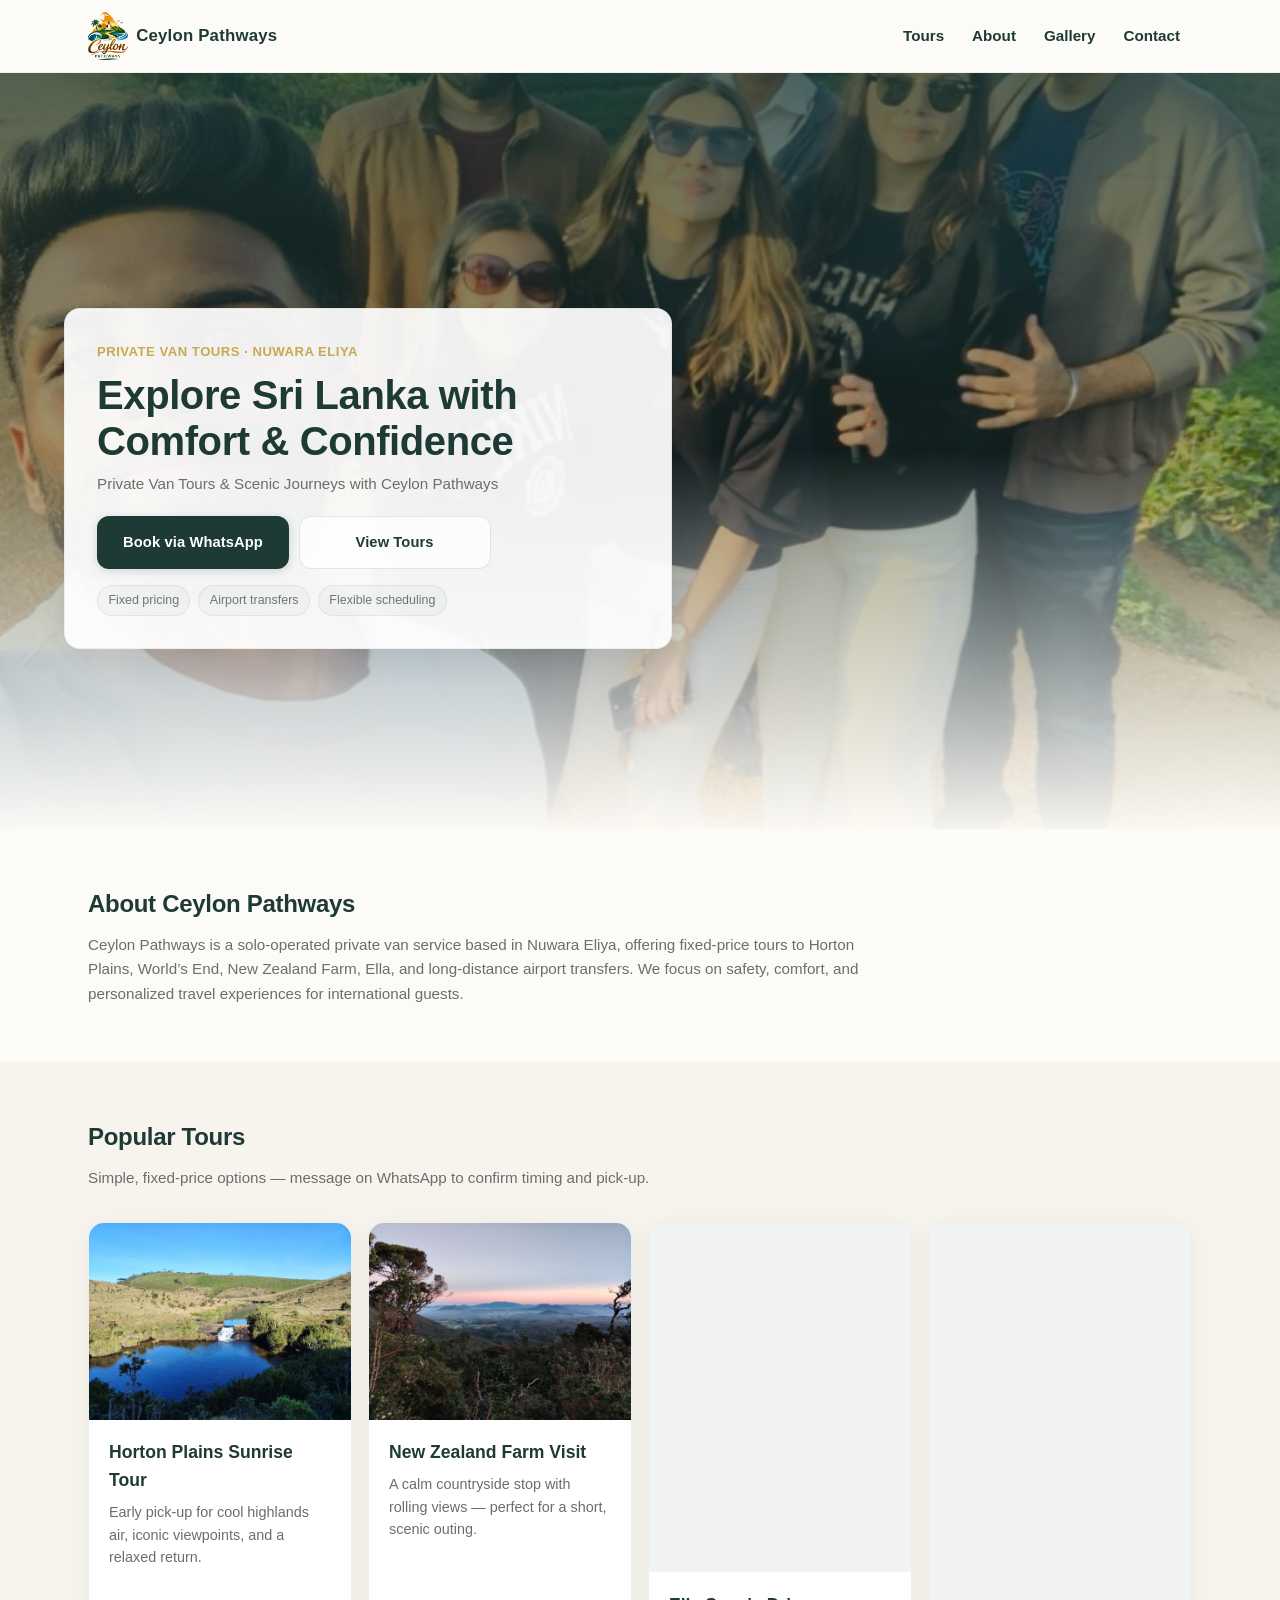
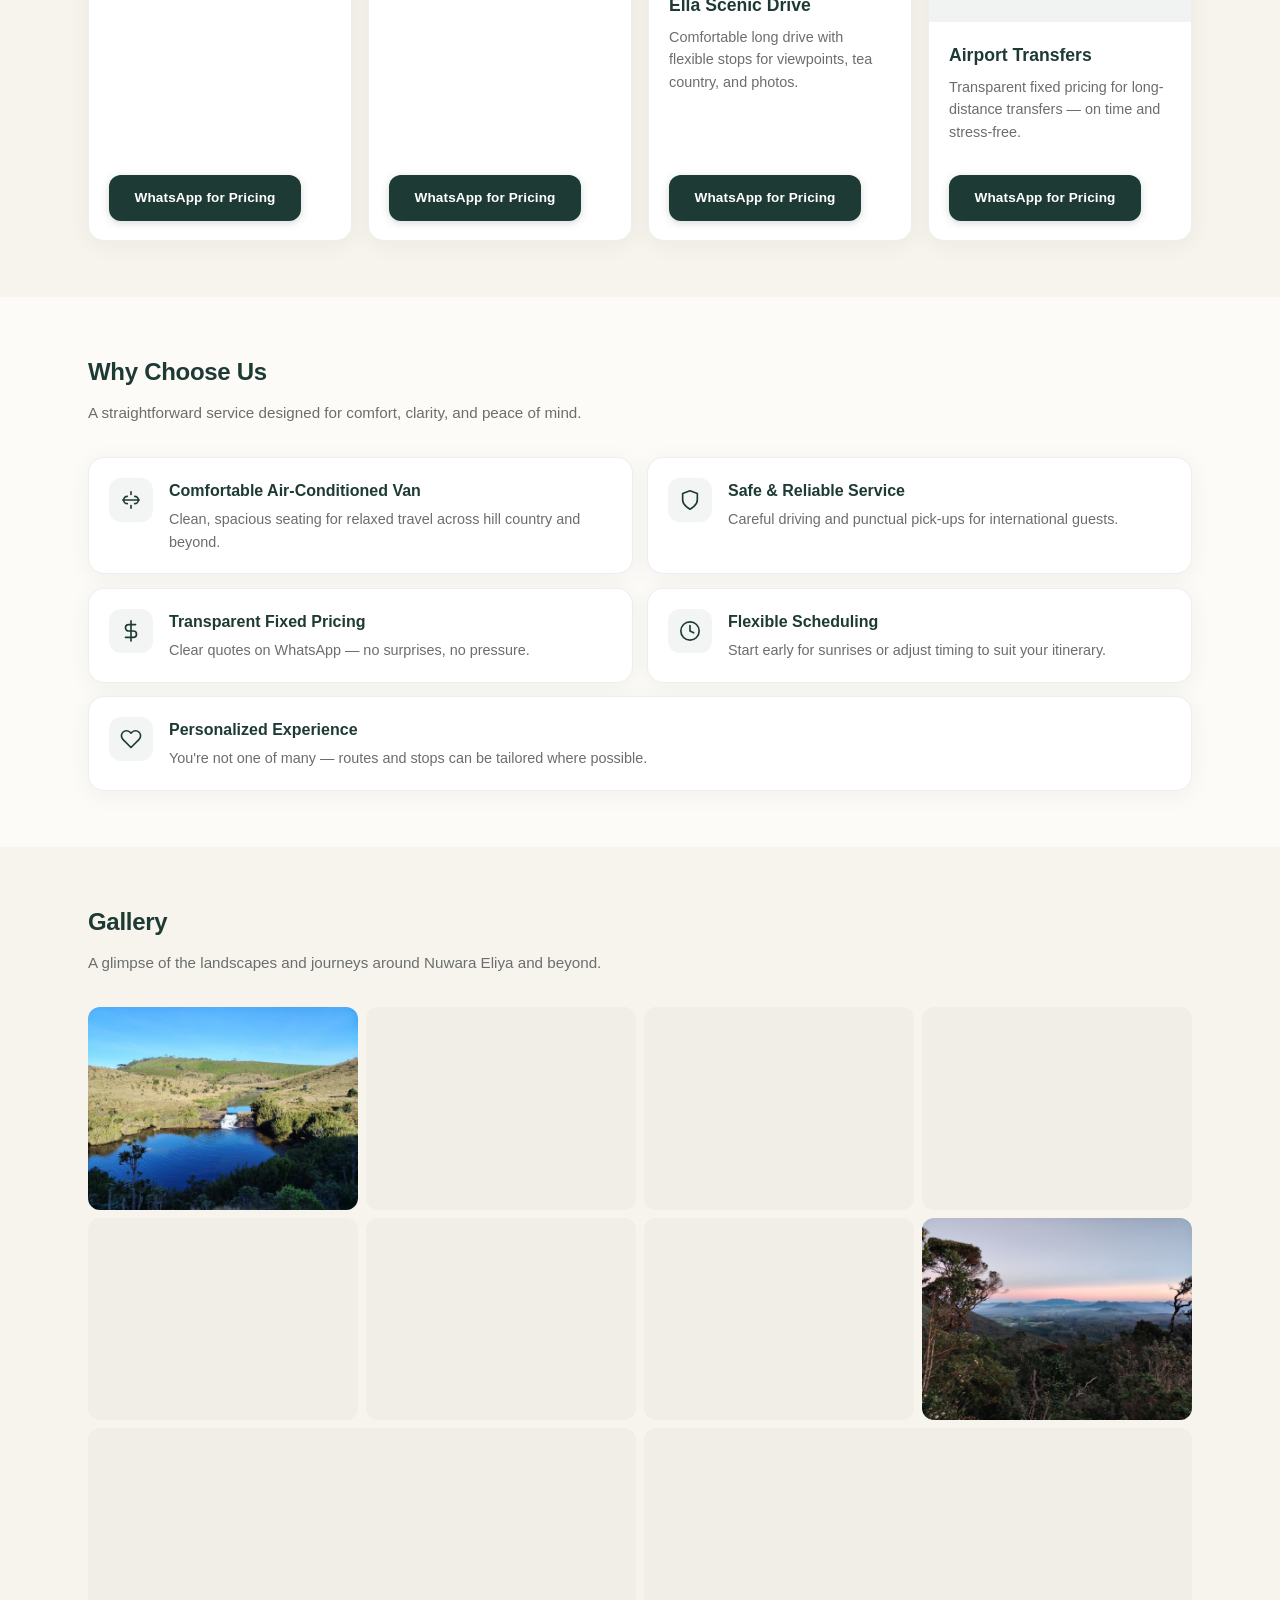
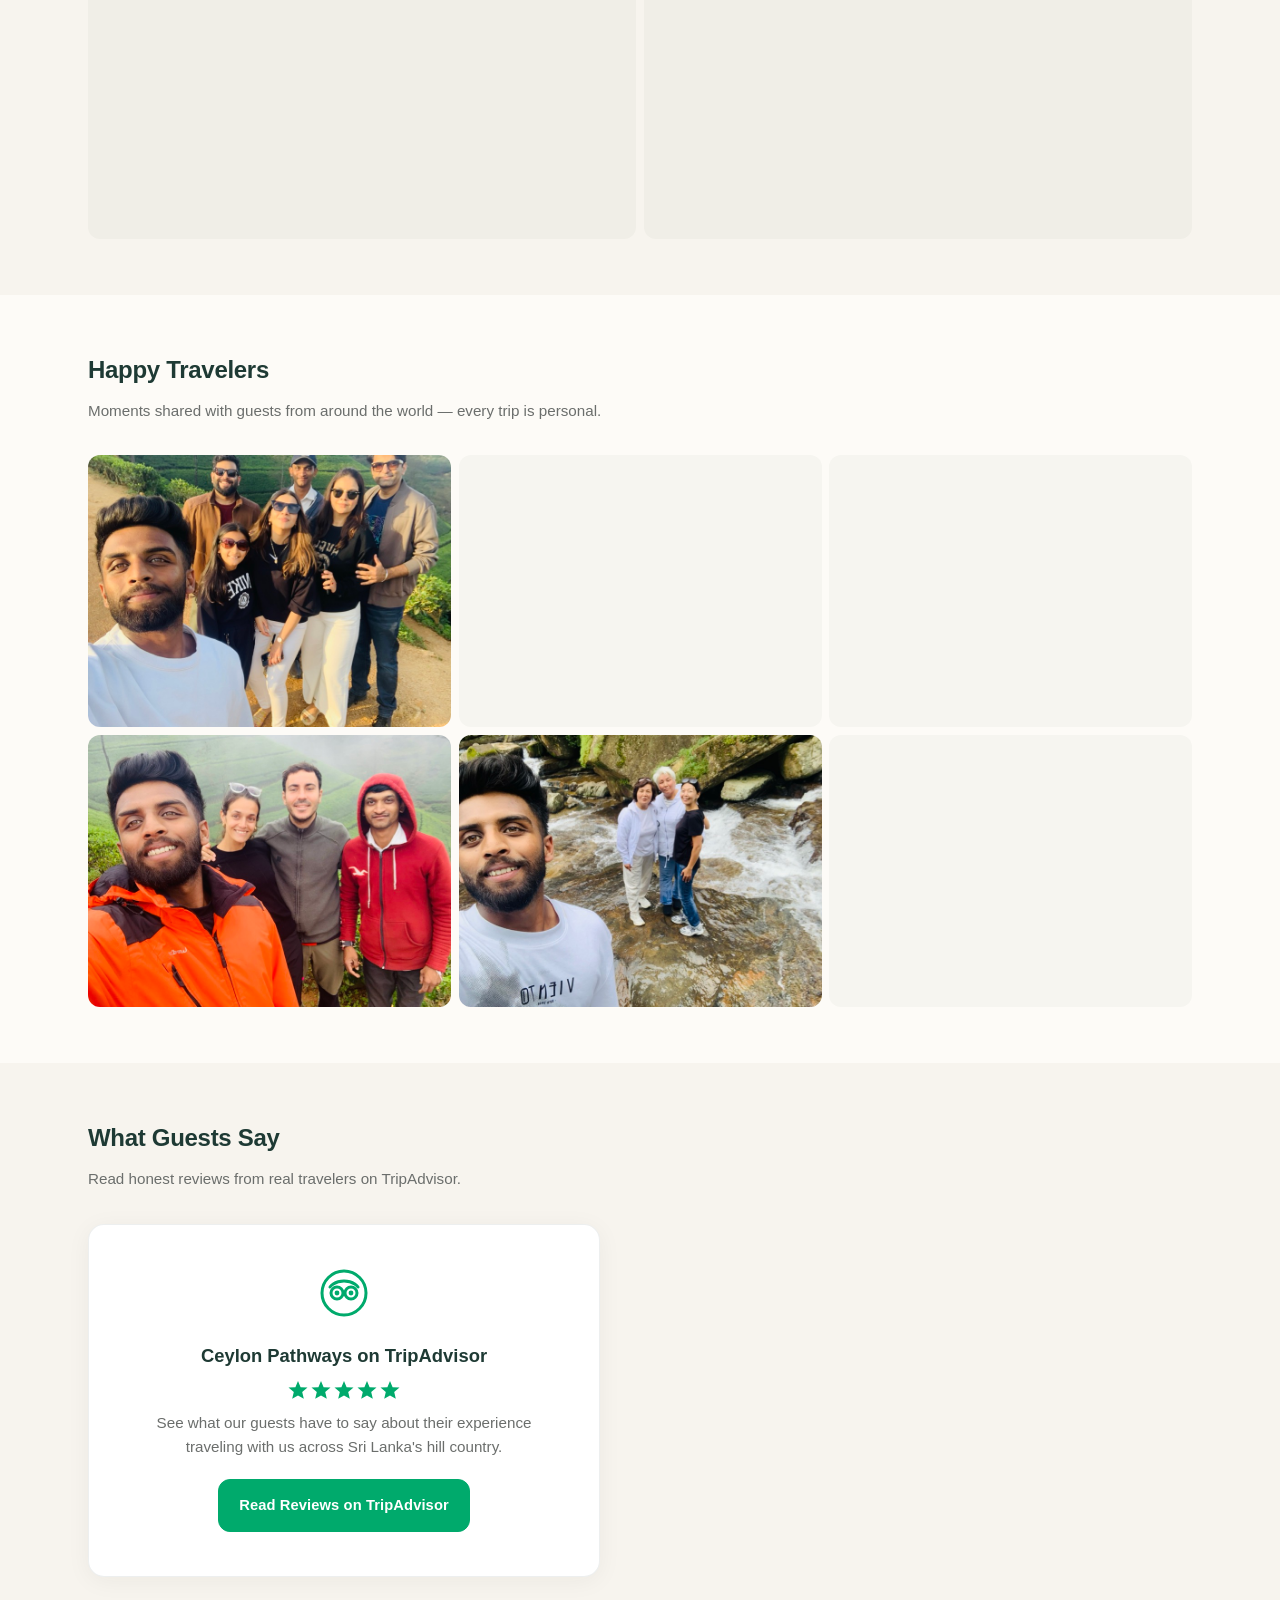
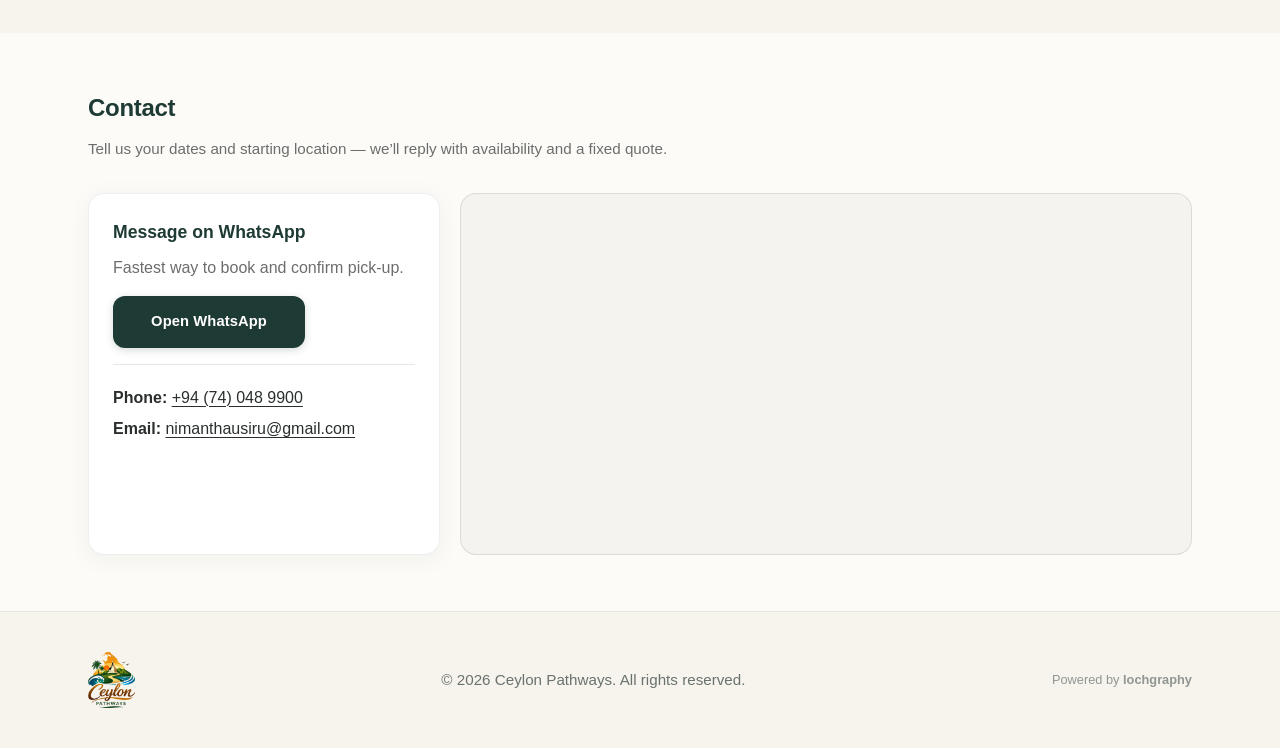
==== index.html @ 197751a9 "Initial commit - Ceylon Pathways website" ====
<!doctype html>
<html lang="en">
<head>
  <meta charset="utf-8" />
  <meta name="viewport" content="width=device-width, initial-scale=1" />
  <meta name="theme-color" content="#1E3A34" />

  <title>Ceylon Pathways | Private Van Tours in Nuwara Eliya, Sri Lanka</title>
  <meta name="description" content="Private van tours and fixed-price sightseeing experiences in Nuwara Eliya and across Sri Lanka. Safe, comfortable, and personalized travel with Ceylon Pathways." />

  <link rel="canonical" href="./" />

  <meta property="og:title" content="Ceylon Pathways | Private Van Tours in Nuwara Eliya, Sri Lanka" />
  <meta property="og:description" content="Private van tours and fixed-price sightseeing experiences in Nuwara Eliya and across Sri Lanka. Safe, comfortable, and personalized travel with Ceylon Pathways." />
  <meta property="og:type" content="website" />
  <meta property="og:url" content="./" />
  <meta property="og:image" content="assets/logo.png" />

  <meta name="twitter:card" content="summary_large_image" />
  <meta name="twitter:title" content="Ceylon Pathways | Private Van Tours in Nuwara Eliya, Sri Lanka" />
  <meta name="twitter:description" content="Private van tours and fixed-price sightseeing experiences in Nuwara Eliya and across Sri Lanka." />
  <meta name="twitter:image" content="assets/logo.png" />

  <link rel="icon" href="assets/logo.png" type="image/png" />
  <link rel="stylesheet" href="style.css" />

  <script type="application/ld+json">
  {
    "@context": "https://schema.org",
    "@type": "LocalBusiness",
    "name": "Ceylon Pathways",
    "description": "Private van tours and fixed-price sightseeing experiences in Nuwara Eliya and across Sri Lanka.",
    "areaServed": "Sri Lanka",
    "address": {
      "@type": "PostalAddress",
      "addressLocality": "Nuwara Eliya",
      "addressCountry": "LK"
    },
    "telephone": "+94 74 048 9900",
    "email": "nimanthausiru@gmail.com",
    "url": "./"
  }
  </script>
</head>

<body>
  <a class="skip-link" href="#main">Skip to content</a>

  <header class="site-header" data-elevate>
    <div class="container header__inner">
      <a class="brand" href="./" aria-label="Ceylon Pathways home">
        <img class="brand__logo" src="assets/logobgr.png" alt="Ceylon Pathways" width="140" height="140" />
        <span class="brand__text">Ceylon Pathways</span>
      </a>

      <button class="menu-toggle" aria-label="Toggle menu" aria-expanded="false" aria-controls="primary-nav">
        <span class="menu-toggle__bar"></span>
        <span class="menu-toggle__bar"></span>
        <span class="menu-toggle__bar"></span>
      </button>

      <nav class="nav" id="primary-nav" aria-label="Primary">
        <a class="nav__link" href="#tours">Tours</a>
        <a class="nav__link" href="#about">About</a>
        <a class="nav__link" href="#gallery">Gallery</a>
        <a class="nav__link" href="#contact">Contact</a>
      </nav>
    </div>
    <div class="nav-overlay" aria-hidden="true"></div>
  </header>

  <main id="main">
    <section class="hero" aria-label="Hero">
      <div class="hero__media" aria-hidden="true">
        <img class="hero__bg hero__slide is-active" src="assets/c1.jpg" alt="" width="800" height="600" decoding="async" fetchpriority="high" />
        <img class="hero__bg hero__slide" src="assets/c2.jpg" alt="" width="800" height="600" decoding="async" loading="lazy" />
        <img class="hero__bg hero__slide" src="assets/c3.jpg" alt="" width="800" height="600" decoding="async" loading="lazy" />
        <img class="hero__bg hero__slide" src="assets/c4.jpg" alt="" width="800" height="600" decoding="async" loading="lazy" />
        <img class="hero__bg hero__slide" src="assets/c5.jpg" alt="" width="800" height="600" decoding="async" loading="lazy" />
        <img class="hero__bg hero__slide" src="assets/c6.jpg" alt="" width="800" height="600" decoding="async" loading="lazy" />
        <div class="hero__overlay" aria-hidden="true"></div>
      </div>

      <div class="container hero__content">
        <div class="hero__card reveal">
          <p class="hero__eyebrow">Private Van Tours · Nuwara Eliya</p>
          <h1 class="hero__title">Explore Sri Lanka with Comfort &amp; Confidence</h1>
          <p class="hero__subtext">Private Van Tours &amp; Scenic Journeys with Ceylon Pathways</p>

          <div class="hero__actions">
            <a class="btn btn--primary" href="https://wa.me/94705036336" target="_blank" rel="noopener noreferrer">Book via WhatsApp</a>
            <a class="btn btn--ghost" href="#tours">View Tours</a>
          </div>

          <div class="trust-row" aria-label="Highlights">
            <span class="pill">Fixed pricing</span>
            <span class="pill">Airport transfers</span>
            <span class="pill">Flexible scheduling</span>
          </div>
        </div>
      </div>
    </section>

    <section class="section" id="about" aria-label="About">
      <div class="container">
        <header class="section__header reveal">
          <h2 class="section__title">About Ceylon Pathways</h2>
          <p class="section__lede">
            Ceylon Pathways is a solo-operated private van service based in Nuwara Eliya, offering fixed-price tours to Horton Plains, World’s End, New Zealand Farm, Ella, and long-distance airport transfers. We focus on safety, comfort, and personalized travel experiences for international guests.
          </p>
        </header>
      </div>
    </section>

    <section class="section section--alt" id="tours" aria-label="Popular tours">
      <div class="container">
        <header class="section__header reveal">
          <h2 class="section__title">Popular Tours</h2>
          <p class="section__lede">Simple, fixed-price options — message on WhatsApp to confirm timing and pick-up.</p>
        </header>

        <div class="cards" role="list">
          <article class="card reveal" role="listitem">
            <div class="card__media">
              <img src="assets/hortanplains.JPG" alt="Horton Plains misty highlands" width="1200" height="800" loading="lazy" decoding="async" />
            </div>
            <div class="card__body">
              <h3 class="card__title">Horton Plains Sunrise Tour</h3>
              <p class="card__text">Early pick-up for cool highlands air, iconic viewpoints, and a relaxed return.</p>
              <p> </p>
              <a class="btn btn--small btn--primary" href="https://wa.me/94705036336" target="_blank" rel="noopener noreferrer">WhatsApp for Pricing</a>
            </div>
          </article>

          <article class="card reveal" role="listitem">
            <div class="card__media">
              <img src="assets/mountainview.JPG" alt="Green hills and mountain views" width="1200" height="800" loading="lazy" decoding="async" />
            </div>
            <div class="card__body">
              <h3 class="card__title">New Zealand Farm Visit</h3>
              <p class="card__text">A calm countryside stop with rolling views — perfect for a short, scenic outing.</p>
              <p> </p>
              <a class="btn btn--small btn--primary" href="https://wa.me/94705036336" target="_blank" rel="noopener noreferrer">WhatsApp for Pricing</a>
            </div>
          </article>

          <article class="card reveal" role="listitem">
            <div class="card__media">
              <img src="assets/ninearchbridge.jpg" alt="Nine Arch Bridge in Ella" width="1200" height="800" loading="lazy" decoding="async" />
            </div>
            <div class="card__body">
              <h3 class="card__title">Ella Scenic Drive</h3>
              <p class="card__text">Comfortable long drive with flexible stops for viewpoints, tea country, and photos.</p>
              <p> </p>
              <a class="btn btn--small btn--primary" href="https://wa.me/94705036336" target="_blank" rel="noopener noreferrer">WhatsApp for Pricing</a>
            </div>
          </article>

          <article class="card reveal" role="listitem">
            <div class="card__media">
              <img src="assets/myvan.jpg" alt="Ceylon Pathways private van" width="1200" height="800" loading="lazy" decoding="async" />
            </div>
            <div class="card__body">
              <h3 class="card__title">Airport Transfers</h3>
              <p class="card__text">Transparent fixed pricing for long-distance transfers — on time and stress-free.</p>
              <p> </p>
              <a class="btn btn--small btn--primary" href="https://wa.me/94705036336" target="_blank" rel="noopener noreferrer">WhatsApp for Pricing</a>
            </div>
          </article>
        </div>
      </div>
    </section>

    <section class="section" id="why" aria-label="Why choose us">
      <div class="container">
        <header class="section__header reveal">
          <h2 class="section__title">Why Choose Us</h2>
          <p class="section__lede">A straightforward service designed for comfort, clarity, and peace of mind.</p>
        </header>

        <div class="features" role="list">
          <div class="feature reveal" role="listitem">
            <div class="feature__icon" aria-hidden="true">
              <svg viewBox="0 0 24 24"><path d="M8 16a4 4 0 0 1-4-4 4 4 0 0 1 4-4"/><path d="M16 8a4 4 0 0 1 4 4 4 4 0 0 1-4 4"/><line x1="3" y1="12" x2="21" y2="12"/><path d="M12 3v3"/><path d="M12 18v3"/></svg>
            </div>
            <div>
              <h3 class="feature__title">Comfortable Air-Conditioned Van</h3>
              <p class="feature__text">Clean, spacious seating for relaxed travel across hill country and beyond.</p>
            </div>
          </div>

          <div class="feature reveal" role="listitem">
            <div class="feature__icon" aria-hidden="true">
              <svg viewBox="0 0 24 24"><path d="M12 22s8-4 8-10V5l-8-3-8 3v7c0 6 8 10 8 10z"/></svg>
            </div>
            <div>
              <h3 class="feature__title">Safe &amp; Reliable Service</h3>
              <p class="feature__text">Careful driving and punctual pick-ups for international guests.</p>
            </div>
          </div>

          <div class="feature reveal" role="listitem">
            <div class="feature__icon" aria-hidden="true">
              <svg viewBox="0 0 24 24"><line x1="12" y1="1" x2="12" y2="23"/><path d="M17 5H9.5a3.5 3.5 0 0 0 0 7h5a3.5 3.5 0 0 1 0 7H6"/></svg>
            </div>
            <div>
              <h3 class="feature__title">Transparent Fixed Pricing</h3>
              <p class="feature__text">Clear quotes on WhatsApp — no surprises, no pressure.</p>
            </div>
          </div>

          <div class="feature reveal" role="listitem">
            <div class="feature__icon" aria-hidden="true">
              <svg viewBox="0 0 24 24"><circle cx="12" cy="12" r="10"/><polyline points="12 6 12 12 16 14"/></svg>
            </div>
            <div>
              <h3 class="feature__title">Flexible Scheduling</h3>
              <p class="feature__text">Start early for sunrises or adjust timing to suit your itinerary.</p>
            </div>
          </div>

          <div class="feature reveal" role="listitem">
            <div class="feature__icon" aria-hidden="true">
              <svg viewBox="0 0 24 24"><path d="M20.84 4.61a5.5 5.5 0 0 0-7.78 0L12 5.67l-1.06-1.06a5.5 5.5 0 0 0-7.78 7.78l1.06 1.06L12 21.23l7.78-7.78 1.06-1.06a5.5 5.5 0 0 0 0-7.78z"/></svg>
            </div>
            <div>
              <h3 class="feature__title">Personalized Experience</h3>
              <p class="feature__text">You're not one of many — routes and stops can be tailored where possible.</p>
            </div>
          </div>
        </div>
      </div>
    </section>

    <section class="section section--alt" id="gallery" aria-label="Gallery">
      <div class="container">
        <header class="section__header reveal">
          <h2 class="section__title">Gallery</h2>
          <p class="section__lede">A glimpse of the landscapes and journeys around Nuwara Eliya and beyond.</p>
        </header>

        <div class="grid reveal" aria-label="Image grid">
          <figure class="grid__item">
            <img src="assets/hortanplains.JPG" alt="Horton Plains National Park" width="1200" height="800" loading="lazy" decoding="async" />
          </figure>
          <figure class="grid__item">
            <img src="assets/hortonplains2.JPG" alt="Horton Plains trail" width="1200" height="800" loading="lazy" decoding="async" />
          </figure>
          <figure class="grid__item">
            <img src="assets/worlds%20end.JPG" alt="World's End viewpoint" width="1200" height="800" loading="lazy" decoding="async" />
          </figure>
          <figure class="grid__item">
            <img src="assets/ninearchbridge.jpg" alt="Nine Arch Bridge, Ella" width="1200" height="800" loading="lazy" decoding="async" />
          </figure>
          <figure class="grid__item">
            <img src="assets/teafactory.jpg" alt="Tea factory visit" width="1200" height="800" loading="lazy" decoding="async" />
          </figure>
          <figure class="grid__item">
            <img src="assets/waterfall.jpg" alt="Waterfall in hill country" width="1200" height="800" loading="lazy" decoding="async" />
          </figure>
          <figure class="grid__item">
            <img src="assets/waterfall2.jpg" alt="Scenic waterfall" width="1200" height="800" loading="lazy" decoding="async" />
          </figure>
          <figure class="grid__item">
            <img src="assets/mountainview.JPG" alt="Mountain panorama" width="1200" height="800" loading="lazy" decoding="async" />
          </figure>
          <figure class="grid__item">
            <img src="assets/sunset.JPG" alt="Sunset over Sri Lanka" width="1200" height="800" loading="lazy" decoding="async" />
          </figure>
          <figure class="grid__item">
            <img src="assets/myvan.jpg" alt="Ceylon Pathways private van" width="1200" height="800" loading="lazy" decoding="async" />
          </figure>
        </div>
      </div>
    </section>

    <section class="section" id="travelers" aria-label="Happy travelers">
      <div class="container">
        <header class="section__header reveal">
          <h2 class="section__title">Happy Travelers</h2>
          <p class="section__lede">Moments shared with guests from around the world — every trip is personal.</p>
        </header>

        <div class="travelers-grid" role="list">
          <figure class="travelers-grid__item reveal" role="listitem">
            <img src="assets/c1.jpg" alt="Tourist experience with Ceylon Pathways" width="800" height="600" loading="lazy" decoding="async" />
          </figure>
          <figure class="travelers-grid__item reveal" role="listitem">
            <img src="assets/c2.jpg" alt="Happy guests on a scenic tour" width="800" height="600" loading="lazy" decoding="async" />
          </figure>
          <figure class="travelers-grid__item reveal" role="listitem">
            <img src="assets/c3.jpg" alt="Travelers enjoying Sri Lanka" width="800" height="600" loading="lazy" decoding="async" />
          </figure>
          <figure class="travelers-grid__item reveal" role="listitem">
            <img src="assets/c4.jpg" alt="Guest photo from a Ceylon Pathways tour" width="800" height="600" loading="lazy" decoding="async" />
          </figure>
          <figure class="travelers-grid__item reveal" role="listitem">
            <img src="assets/c5.jpg" alt="Memorable moments with international guests" width="800" height="600" loading="lazy" decoding="async" />
          </figure>
          <figure class="travelers-grid__item reveal" role="listitem">
            <img src="assets/c6.jpg" alt="Guests on a private van tour" width="800" height="600" loading="lazy" decoding="async" />
          </figure>
        </div>
      </div>
    </section>

    <section class="section section--alt" id="reviews" aria-label="Reviews">
      <div class="container">
        <header class="section__header reveal">
          <h2 class="section__title">What Guests Say</h2>
          <p class="section__lede">Read honest reviews from real travelers on TripAdvisor.</p>
        </header>

        <div class="tripadvisor reveal">
          <div class="tripadvisor__card">
            <div class="tripadvisor__icon" aria-hidden="true">
              <svg viewBox="0 0 24 24" width="48" height="48">
                <circle cx="12" cy="12" r="11" fill="none" stroke="#00aa6c" stroke-width="1.5"/>
                <circle cx="8.5" cy="12" r="3" fill="none" stroke="#00aa6c" stroke-width="1.5"/>
                <circle cx="15.5" cy="12" r="3" fill="none" stroke="#00aa6c" stroke-width="1.5"/>
                <circle cx="8.5" cy="12" r="1.2" fill="#00aa6c"/>
                <circle cx="15.5" cy="12" r="1.2" fill="#00aa6c"/>
                <path d="M5 9c0 0 2-3 7-3s7 3 7 3" fill="none" stroke="#00aa6c" stroke-width="1.5" stroke-linecap="round"/>
              </svg>
            </div>
            <div class="tripadvisor__body">
              <h3 class="tripadvisor__title">Ceylon Pathways on TripAdvisor</h3>
              <div class="tripadvisor__stars" aria-label="5 star rating">
                <svg viewBox="0 0 20 20" width="20" height="20"><polygon points="10,1 12.6,7.2 19.5,7.6 14.2,12 15.8,18.8 10,15.4 4.2,18.8 5.8,12 0.5,7.6 7.4,7.2" fill="#00aa6c"/></svg>
                <svg viewBox="0 0 20 20" width="20" height="20"><polygon points="10,1 12.6,7.2 19.5,7.6 14.2,12 15.8,18.8 10,15.4 4.2,18.8 5.8,12 0.5,7.6 7.4,7.2" fill="#00aa6c"/></svg>
                <svg viewBox="0 0 20 20" width="20" height="20"><polygon points="10,1 12.6,7.2 19.5,7.6 14.2,12 15.8,18.8 10,15.4 4.2,18.8 5.8,12 0.5,7.6 7.4,7.2" fill="#00aa6c"/></svg>
                <svg viewBox="0 0 20 20" width="20" height="20"><polygon points="10,1 12.6,7.2 19.5,7.6 14.2,12 15.8,18.8 10,15.4 4.2,18.8 5.8,12 0.5,7.6 7.4,7.2" fill="#00aa6c"/></svg>
                <svg viewBox="0 0 20 20" width="20" height="20"><polygon points="10,1 12.6,7.2 19.5,7.6 14.2,12 15.8,18.8 10,15.4 4.2,18.8 5.8,12 0.5,7.6 7.4,7.2" fill="#00aa6c"/></svg>
              </div>
              <p class="tripadvisor__text">See what our guests have to say about their experience traveling with us across Sri Lanka's hill country.</p>
              <a class="btn btn--tripadvisor" href="https://www.tripadvisor.com/Attraction_Review-g608524-d34197130-Reviews-Ceylon_Pathways-Nuwara_Eliya_Central_Province.html" target="_blank" rel="noopener noreferrer">
                Read Reviews on TripAdvisor
              </a>
            </div>
          </div>
        </div>
      </div>
    </section>

    <section class="section" id="contact" aria-label="Contact">
      <div class="container">
        <header class="section__header reveal">
          <h2 class="section__title">Contact</h2>
          <p class="section__lede">Tell us your dates and starting location — we’ll reply with availability and a fixed quote.</p>
        </header>

        <div class="contact">
          <div class="contact__card reveal">
            <h3 class="contact__title">Message on WhatsApp</h3>
            <p class="contact__text">Fastest way to book and confirm pick-up.</p>
            <a class="btn btn--primary" href="https://wa.me/94705036336" target="_blank" rel="noopener noreferrer">Open WhatsApp</a>

            <div class="contact__details" aria-label="Contact details">
              <p><strong>Phone:</strong> <a href="tel:+94740489900">+94 (74) 048 9900</a></p>
              <p><strong>Email:</strong> <a href="mailto:nimanthausiru@gmail.com">nimanthausiru@gmail.com</a></p>
            </div>
          </div>

          <div class="contact__map reveal" aria-label="Map">
            <iframe
              title="Ceylon Pathways - Nuwara Eliya"
              loading="lazy"
              referrerpolicy="no-referrer-when-downgrade"
              width="600"
              height="450"
              style="border:0"
              allowfullscreen=""
              src="https://www.google.com/maps/embed?pb=!1m18!1m12!1m3!1d63371.81742753655!2d80.7234!3d6.9497!2m3!1f0!2f0!3f0!3m2!1i1024!2i768!4f13.1!3m3!1m2!1s0x3ae381b0bda1af67%3A0x39e18b51f44e3b0!2sNuwara%20Eliya!5e0!3m2!1sen!2slk!4v1700000000000">
            </iframe>
          </div>
        </div>
      </div>
    </section>
  </main>

  <footer class="footer">
    <div class="container footer__inner">
      <div class="footer__brand">
        <img class="footer__logo" src="assets/logobgr.png" alt="Ceylon Pathways" width="609" height="727" />
      </div>
      <p class="footer__fineprint">© <span id="year"></span> Ceylon Pathways. All rights reserved.</p>
      <p class="footer__credit">Powered by <strong>lochgraphy</strong></p>
    </div>
  </footer>

  <script src="script.js" defer></script>
</body>
</html>
---- style.css ----
/* Ceylon Pathways — mobile-first, lightweight, no framework */

:root {
  --bg: #FDFBF7;
  --surface: #FFFFFF;
  --surface-alt: #F7F4EE;
  --text: #2a2f2e;
  --muted: #6b6e6c;
  --border: rgba(30, 58, 52, 0.10);
  --shadow: 0 4px 24px rgba(40, 30, 10, 0.05);

  --green: #1E3A34;
  --gold: #C8A951;

  --radius: 16px;
  --radius-sm: 12px;

  --container: 72rem;
  --pad: 1.25rem;

  --focus: 0 0 0 3px rgba(200, 169, 81, 0.35);
}

* { box-sizing: border-box; }

html {
  scroll-behavior: smooth;
  scroll-padding-top: 4rem;
}

html, body {
  height: 100%;
}

body {
  margin: 0;
  padding: 0;
  max-width: 100%;
  overflow-x: hidden;
  background: var(--bg);
  color: var(--text);
  font-family: -apple-system, BlinkMacSystemFont, "Segoe UI", Roboto, sans-serif;
  line-height: 1.6;
  -webkit-font-smoothing: antialiased;
  text-rendering: optimizeLegibility;
}

a {
  color: inherit;
  text-decoration-thickness: 0.08em;
  text-underline-offset: 0.18em;
}

a:focus-visible,
button:focus-visible {
  outline: none;
  box-shadow: var(--focus);
  border-radius: 10px;
}

img {
  display: block;
  max-width: 100%;
  height: auto;
}

.container {
  width: 100%;
  max-width: var(--container);
  margin: 0 auto;
  padding: 0 var(--pad);
}

.skip-link {
  position: absolute;
  top: 0.5rem;
  left: 0.5rem;
  padding: 0.6rem 0.8rem;
  background: var(--surface);
  border: 1px solid var(--border);
  border-radius: 12px;
  box-shadow: var(--shadow);
  transform: translateY(-200%);
  transition: transform 0.2s ease;
  z-index: 1000;
}

.skip-link:focus {
  transform: translateY(0);
}

.site-header {
  position: sticky;
  top: 0;
  z-index: 50;
  background: rgba(253, 251, 247, 0.92);
  backdrop-filter: saturate(180%) blur(12px);
  border-bottom: 1px solid rgba(30, 58, 52, 0.06);
}

.header__inner {
  display: flex;
  align-items: center;
  justify-content: space-between;
  padding: 0.75rem var(--pad);
  gap: 0.5rem;
  min-height: 3.5rem;
}

.brand {
  display: inline-flex;
  align-items: center;
  gap: 0.5rem;
  text-decoration: none;
  flex-shrink: 0;
}

.brand__logo {
  height: 42px;
  width: auto;
  display: block;
  object-fit: contain;
}

.brand__text {
  font-weight: 700;
  font-size: 0.95rem;
  letter-spacing: 0.2px;
  color: var(--green);
  white-space: nowrap;
}

.menu-toggle {
  display: flex;
  flex-direction: column;
  align-items: center;
  justify-content: center;
  gap: 5px;
  width: 40px;
  height: 40px;
  padding: 0;
  border: none;
  border-radius: 10px;
  background: transparent;
  cursor: pointer;
  -webkit-tap-highlight-color: transparent;
}

.menu-toggle__bar {
  display: block;
  width: 22px;
  height: 2px;
  background: var(--green);
  border-radius: 2px;
  transition: transform 0.3s ease, opacity 0.2s ease;
  transform-origin: center;
}

.menu-toggle.is-active .menu-toggle__bar:nth-child(1) {
  transform: translateY(7px) rotate(45deg);
}

.menu-toggle.is-active .menu-toggle__bar:nth-child(2) {
  opacity: 0;
}

.menu-toggle.is-active .menu-toggle__bar:nth-child(3) {
  transform: translateY(-7px) rotate(-45deg);
}

.nav {
  position: fixed;
  top: 3.5rem;
  left: 0;
  right: 0;
  background: rgba(253, 251, 247, 0.98);
  backdrop-filter: saturate(180%) blur(14px);
  border-bottom: 1px solid rgba(30, 58, 52, 0.08);
  display: flex;
  flex-direction: column;
  align-items: stretch;
  padding: 0.5rem 1rem 1rem;
  gap: 0.25rem;
  z-index: 49;
  transform: translateY(-120%);
  opacity: 0;
  pointer-events: none;
  transition: transform 0.3s ease, opacity 0.25s ease;
}

.nav.is-open {
  transform: translateY(0);
  opacity: 1;
  pointer-events: auto;
}

.nav__link {
  font-size: 1rem;
  font-weight: 600;
  color: var(--green);
  text-decoration: none;
  padding: 0.75rem 0.85rem;
  border-radius: 12px;
  transition: background 0.2s ease;
}

.nav__link:hover,
.nav__link:active {
  background: rgba(30, 58, 52, 0.05);
}

.nav-overlay {
  display: none;
  position: fixed;
  inset: 0;
  z-index: 48;
  background: rgba(0, 0, 0, 0.15);
}

.nav-overlay.is-visible {
  display: block;
}

.hero {
  position: relative;
  min-height: 80vh;
  display: flex;
  align-items: stretch;
}

.hero__media {
  position: absolute;
  inset: 0;
  overflow: hidden;
}

.hero__bg {
  width: 100%;
  height: 100%;
  object-fit: cover;
  transform: scale(1.05);
}

.hero__slide {
  position: absolute;
  inset: 0;
  opacity: 0;
  transition: opacity 1.2s ease-in-out;
}

.hero__slide.is-active {
  opacity: 1;
}

.hero__slide::after {
  content: '';
  position: absolute;
  inset: 0;
  background: linear-gradient(
    to bottom,
    transparent 0%,
    transparent 45%,
    rgba(253, 251, 247, 0.2) 60%,
    rgba(253, 251, 247, 0.5) 75%,
    rgba(253, 251, 247, 0.8) 90%,
    rgba(253, 251, 247, 1) 100%
  );
  pointer-events: none;
}

.hero__overlay {
  position: absolute;
  inset: 0;
  background:
    linear-gradient(180deg, rgba(30, 58, 52, 0.72) 0%, rgba(30, 58, 52, 0.40) 50%, rgba(253, 251, 247, 0.96) 100%);
}

.hero__content {
  position: relative;
  width: 100%;
  display: flex;
  align-items: flex-end;
  padding: 5rem var(--pad) 2.5rem;
}

.hero__card {
  width: 100%;
  max-width: 38rem;
  background: rgba(255, 255, 255, 0.93);
  border: 1px solid rgba(30, 58, 52, 0.06);
  border-radius: var(--radius);
  box-shadow: 0 8px 32px rgba(40, 30, 10, 0.08);
  padding: 1.5rem;
}

.hero__card.is-visible .hero__eyebrow,
.hero__card.is-visible .hero__title,
.hero__card.is-visible .hero__subtext,
.hero__card.is-visible .hero__actions,
.hero__card.is-visible .trust-row {
  opacity: 1;
  transform: translateY(0);
}

.hero__card .hero__eyebrow,
.hero__card .hero__title,
.hero__card .hero__subtext,
.hero__card .hero__actions,
.hero__card .trust-row {
  opacity: 0;
  transform: translateY(10px);
  transition: opacity 0.5s ease-out, transform 0.5s ease-out;
}

.hero__card .hero__eyebrow  { transition-delay: 0.05s; }
.hero__card .hero__title    { transition-delay: 0.15s; }
.hero__card .hero__subtext   { transition-delay: 0.25s; }
.hero__card .hero__actions   { transition-delay: 0.35s; }
.hero__card .trust-row       { transition-delay: 0.45s; }

.hero__eyebrow {
  margin: 0 0 0.6rem;
  font-size: 0.82rem;
  font-weight: 600;
  letter-spacing: 0.5px;
  text-transform: uppercase;
  color: var(--gold);
}

.hero__title {
  margin: 0;
  font-size: clamp(1.55rem, 5.5vw, 2.5rem);
  line-height: 1.15;
  letter-spacing: -0.4px;
  color: var(--green);
}

.hero__subtext {
  margin: 0.6rem 0 1.25rem;
  color: var(--muted);
  font-size: 0.95rem;
  line-height: 1.5;
}

.hero__actions {
  display: flex;
  flex-direction: column;
  gap: 0.6rem;
}

.btn {
  display: inline-flex;
  align-items: center;
  justify-content: center;
  width: 100%;
  padding: 0.85rem 1.25rem;
  border-radius: 12px;
  border: 1px solid transparent;
  text-decoration: none;
  font-weight: 600;
  font-size: 0.92rem;
  letter-spacing: 0.1px;
  transition: transform 0.2s ease, background-color 0.2s ease, border-color 0.2s ease, box-shadow 0.2s ease;
  cursor: pointer;
}

.btn--primary {
  background: var(--green);
  color: #ffffff;
  box-shadow: 0 2px 8px rgba(30, 58, 52, 0.18);
}

.btn--ghost {
  background: rgba(255, 255, 255, 0.75);
  border-color: rgba(30, 58, 52, 0.12);
  color: var(--green);
}

.btn--small {
  padding: 0.7rem 1rem;
  font-size: 0.85rem;
}

@media (hover: hover) and (pointer: fine) {
  .btn:hover {
    transform: translateY(-1px);
  }

  .btn--primary:hover {
    background: #18312c;
    box-shadow: 0 4px 12px rgba(30, 58, 52, 0.25);
  }

  .btn--ghost:hover {
    background: rgba(255, 255, 255, 0.95);
    border-color: rgba(30, 58, 52, 0.22);
  }
}

.trust-row {
  display: flex;
  flex-wrap: wrap;
  gap: 0.5rem;
  margin-top: 1rem;
}

.pill {
  display: inline-flex;
  align-items: center;
  padding: 0.3rem 0.65rem;
  border-radius: 999px;
  border: 1px solid rgba(30, 58, 52, 0.08);
  background: rgba(30, 58, 52, 0.03);
  color: rgba(30, 58, 52, 0.65);
  font-size: 0.78rem;
  font-weight: 500;
}

.section {
  padding: 3.5rem 0;
}

.section--alt {
  background: var(--surface-alt);
}

.section__header {
  max-width: 50rem;
}

.section__title {
  margin: 0;
  font-size: 1.5rem;
  letter-spacing: -0.3px;
  color: var(--green);
  font-weight: 700;
}

.section__lede {
  margin: 0.6rem 0 0;
  color: var(--muted);
  font-size: 0.95rem;
  line-height: 1.6;
}

.cards {
  margin-top: 2rem;
  display: flex;
  flex-direction: column;
  gap: 1.25rem;
}

.card {
  display: flex;
  flex-direction: column;
  border-radius: var(--radius);
  border: 1px solid rgba(30, 58, 52, 0.08);
  background: var(--surface);
  box-shadow: var(--shadow);
  overflow: hidden;
  transition: box-shadow 0.25s ease;
}

.card__media {
  width: 100%;
  aspect-ratio: 3 / 2;
  background: rgba(30, 58, 52, 0.06);
}

.card__media img {
  width: 100%;
  height: 100%;
  object-fit: cover;
  transition: transform 0.4s ease;
}

.card:hover .card__media img {
  transform: scale(1.03);
}

.card__body {
  padding: 1.15rem 1.25rem;
  display: flex;
  flex-direction: column;
  flex: 1;
}

.card__title {
  margin: 0;
  color: var(--green);
  font-size: 1.1rem;
}

.card__text {
  margin: 0.45rem 0 0;
  color: var(--muted);
  font-size: 0.9rem;
  line-height: 1.55;
  flex: 1;
}

.card__body .btn {
  margin-top: auto;
  align-self: flex-start;
}

.features {
  margin-top: 2rem;
  display: flex;
  flex-direction: column;
  gap: 0.85rem;
}

.feature {
  display: flex;
  align-items: flex-start;
  gap: 1rem;
  padding: 1.25rem;
  border: 1px solid rgba(30, 58, 52, 0.08);
  border-radius: var(--radius);
  background: var(--surface);
  box-shadow: var(--shadow);
}

.feature__icon {
  flex: 0 0 auto;
  width: 44px;
  height: 44px;
  border-radius: 12px;
  background: rgba(30, 58, 52, 0.05);
  display: grid;
  place-items: center;
}

.feature__icon svg {
  width: 22px;
  height: 22px;
  stroke: var(--green);
  stroke-width: 1.8;
  fill: none;
  stroke-linecap: round;
  stroke-linejoin: round;
}

.icon {
  font-weight: 800;
  color: var(--green);
  font-size: 0.95rem;
  display: none;
}

.feature__title {
  margin: 0;
  font-size: 1rem;
  color: var(--green);
}

.feature__text {
  margin: 0.3rem 0 0;
  color: var(--muted);
  font-size: 0.9rem;
  line-height: 1.55;
}

.grid {
  margin-top: 2rem;
  display: flex;
  flex-wrap: wrap;
  gap: 0.5rem;
}

.grid__item {
  margin: 0;
  flex: 1 1 calc(50% - 0.5rem);
  border-radius: var(--radius-sm);
  overflow: hidden;
  background: rgba(30, 58, 52, 0.03);
  aspect-ratio: 4 / 3;
}

.grid__item img {
  width: 100%;
  height: 100%;
  object-fit: cover;
  transition: transform 0.4s ease;
}

.grid__item:hover img {
  transform: scale(1.04);
}

.muted {
  margin: 1rem 0 0;
  color: rgba(90, 100, 97, 0.92);
  font-size: 0.95rem;
}

.travelers-grid {
  margin-top: 2rem;
  display: flex;
  flex-wrap: wrap;
  gap: 0.5rem;
}

.travelers-grid__item {
  margin: 0;
  flex: 1 1 calc(50% - 0.5rem);
  border-radius: var(--radius-sm);
  overflow: hidden;
  background: rgba(30, 58, 52, 0.03);
  aspect-ratio: 4 / 3;
}

.travelers-grid__item img {
  width: 100%;
  height: 100%;
  object-fit: cover;
  transition: transform 0.4s ease;
}

.travelers-grid__item:hover img {
  transform: scale(1.04);
}

.tripadvisor {
  margin-top: 2rem;
}

.tripadvisor__card {
  display: flex;
  flex-direction: column;
  align-items: center;
  text-align: center;
  padding: 2.25rem 1.5rem;
  border-radius: var(--radius);
  border: 1px solid rgba(30, 58, 52, 0.08);
  background: var(--surface);
  box-shadow: var(--shadow);
  max-width: 32rem;
}

.tripadvisor__icon {
  margin-bottom: 1rem;
}

.tripadvisor__title {
  margin: 0;
  font-size: 1.15rem;
  color: var(--green);
}

.tripadvisor__stars {
  display: flex;
  gap: 0.2rem;
  margin: 0.65rem 0;
  justify-content: center;
}

.tripadvisor__text {
  margin: 0 0 1.25rem;
  color: var(--muted);
  font-size: 0.95rem;
}

.btn--tripadvisor {
  background: #00aa6c;
  color: #ffffff;
  border-color: #00aa6c;
}

@media (hover: hover) and (pointer: fine) {
  .btn--tripadvisor:hover {
    background: #009960;
  }
}

.contact {
  margin-top: 2rem;
  display: flex;
  flex-direction: column;
  gap: 1.25rem;
}

.contact__card {
  border-radius: var(--radius);
  border: 1px solid rgba(30, 58, 52, 0.08);
  background: var(--surface);
  box-shadow: var(--shadow);
  padding: 1.5rem;
}

.contact__title {
  margin: 0;
  font-size: 1.1rem;
  color: var(--green);
}

.contact__text {
  margin: 0.55rem 0 0.95rem;
  color: var(--muted);
}

.contact__details {
  margin-top: 1rem;
  padding-top: 0.85rem;
  border-top: 1px solid rgba(30, 58, 52, 0.12);
}

.contact__details p {
  margin: 0.35rem 0;
}

.contact__map {
  border-radius: var(--radius);
  overflow: hidden;
  border: 1px solid rgba(30, 58, 52, 0.12);
  background: rgba(30, 58, 52, 0.04);
}

.contact__map iframe {
  width: 100%;
  height: 320px;
  display: block;
}

.footer {
  padding: 2.5rem 0;
  border-top: 1px solid rgba(30, 58, 52, 0.08);
  background: var(--surface-alt);
}

.footer__inner {
  display: flex;
  flex-direction: column;
  gap: 0.5rem;
  align-items: center;
  text-align: center;
}

.footer__brand {
  margin: 0;
}

.footer__logo {
  height: 56px;
  width: auto;
  display: block;
  object-fit: contain;
}

.footer__fineprint {
  margin: 0;
  color: rgba(90, 100, 97, 0.9);
  font-size: 0.95rem;
}

.footer__credit {
  margin: 0;
  color: rgba(90, 100, 97, 0.65);
  font-size: 0.8rem;
}

/* Scroll reveal (IntersectionObserver toggles .is-visible) */
.reveal {
  opacity: 0;
  transform: translateY(12px);
  transition: opacity 0.5s ease-out, transform 0.5s ease-out;
  will-change: opacity, transform;
}

.reveal.is-visible {
  opacity: 1;
  transform: translateY(0);
}

@media (prefers-reduced-motion: reduce) {
  html { scroll-behavior: auto; }

  .reveal {
    opacity: 1;
    transform: none;
    transition: none;
  }

  .hero__card .hero__eyebrow,
  .hero__card .hero__title,
  .hero__card .hero__subtext,
  .hero__card .hero__actions,
  .hero__card .trust-row {
    opacity: 1;
    transform: none;
    transition: none;
  }

  .btn {
    transition: none;
  }
}

/* Tablet */
@media (min-width: 768px) {
  :root { --pad: 1.5rem; }

  .menu-toggle { display: none; }
  .nav-overlay { display: none !important; }

  .nav {
    position: static;
    flex-direction: row;
    align-items: center;
    padding: 0;
    gap: 0.25rem;
    background: transparent;
    backdrop-filter: none;
    border-bottom: none;
    transform: none;
    opacity: 1;
    pointer-events: auto;
    transition: none;
  }

  .nav__link {
    font-size: 0.95rem;
    font-weight: 600;
    padding: 0.5rem 0.75rem;
  }

  .brand__logo {
    height: 48px;
  }

  .brand__text {
    font-size: 1.05rem;
  }

  .hero__content {
    padding: 7rem 0 3.5rem;
    align-items: center;
  }

  .hero__actions {
    flex-direction: row;
  }

  .btn {
    width: auto;
    min-width: 12rem;
  }

  .cards {
    display: flex;
    flex-direction: row;
    flex-wrap: wrap;
    gap: 1rem;
  }

  .card {
    flex: 1 1 calc(50% - 1rem);
  }

  .grid__item {
    flex: 1 1 calc(33.333% - 0.5rem);
  }

  .travelers-grid__item {
    flex: 1 1 calc(33.333% - 0.5rem);
  }

  .tripadvisor__card {
    padding: 2.75rem 2.5rem;
  }

  .contact__map iframe {
    height: 360px;
  }

  .footer__inner {
    flex-direction: row;
    justify-content: space-between;
    align-items: center;
    text-align: left;
  }
}

/* Desktop */
@media (min-width: 1024px) {
  .hero {
    min-height: 84vh;
  }

  .hero__card {
    padding: 2rem;
  }

  .card {
    flex: 1 1 calc(25% - 1rem);
  }

  .features {
    display: flex;
    flex-direction: row;
    flex-wrap: wrap;
  }

  .feature {
    flex: 1 1 calc(50% - 0.75rem);
  }

  .grid__item {
    flex: 1 1 calc(25% - 0.5rem);
  }

  .travelers-grid__item {
    flex: 1 1 calc(33.333% - 0.5rem);
  }

  .contact {
    flex-direction: row;
    align-items: stretch;
  }

  .contact__card {
    flex: 0 0 22rem;
  }

  .contact__map {
    flex: 1 1 auto;
  }
}
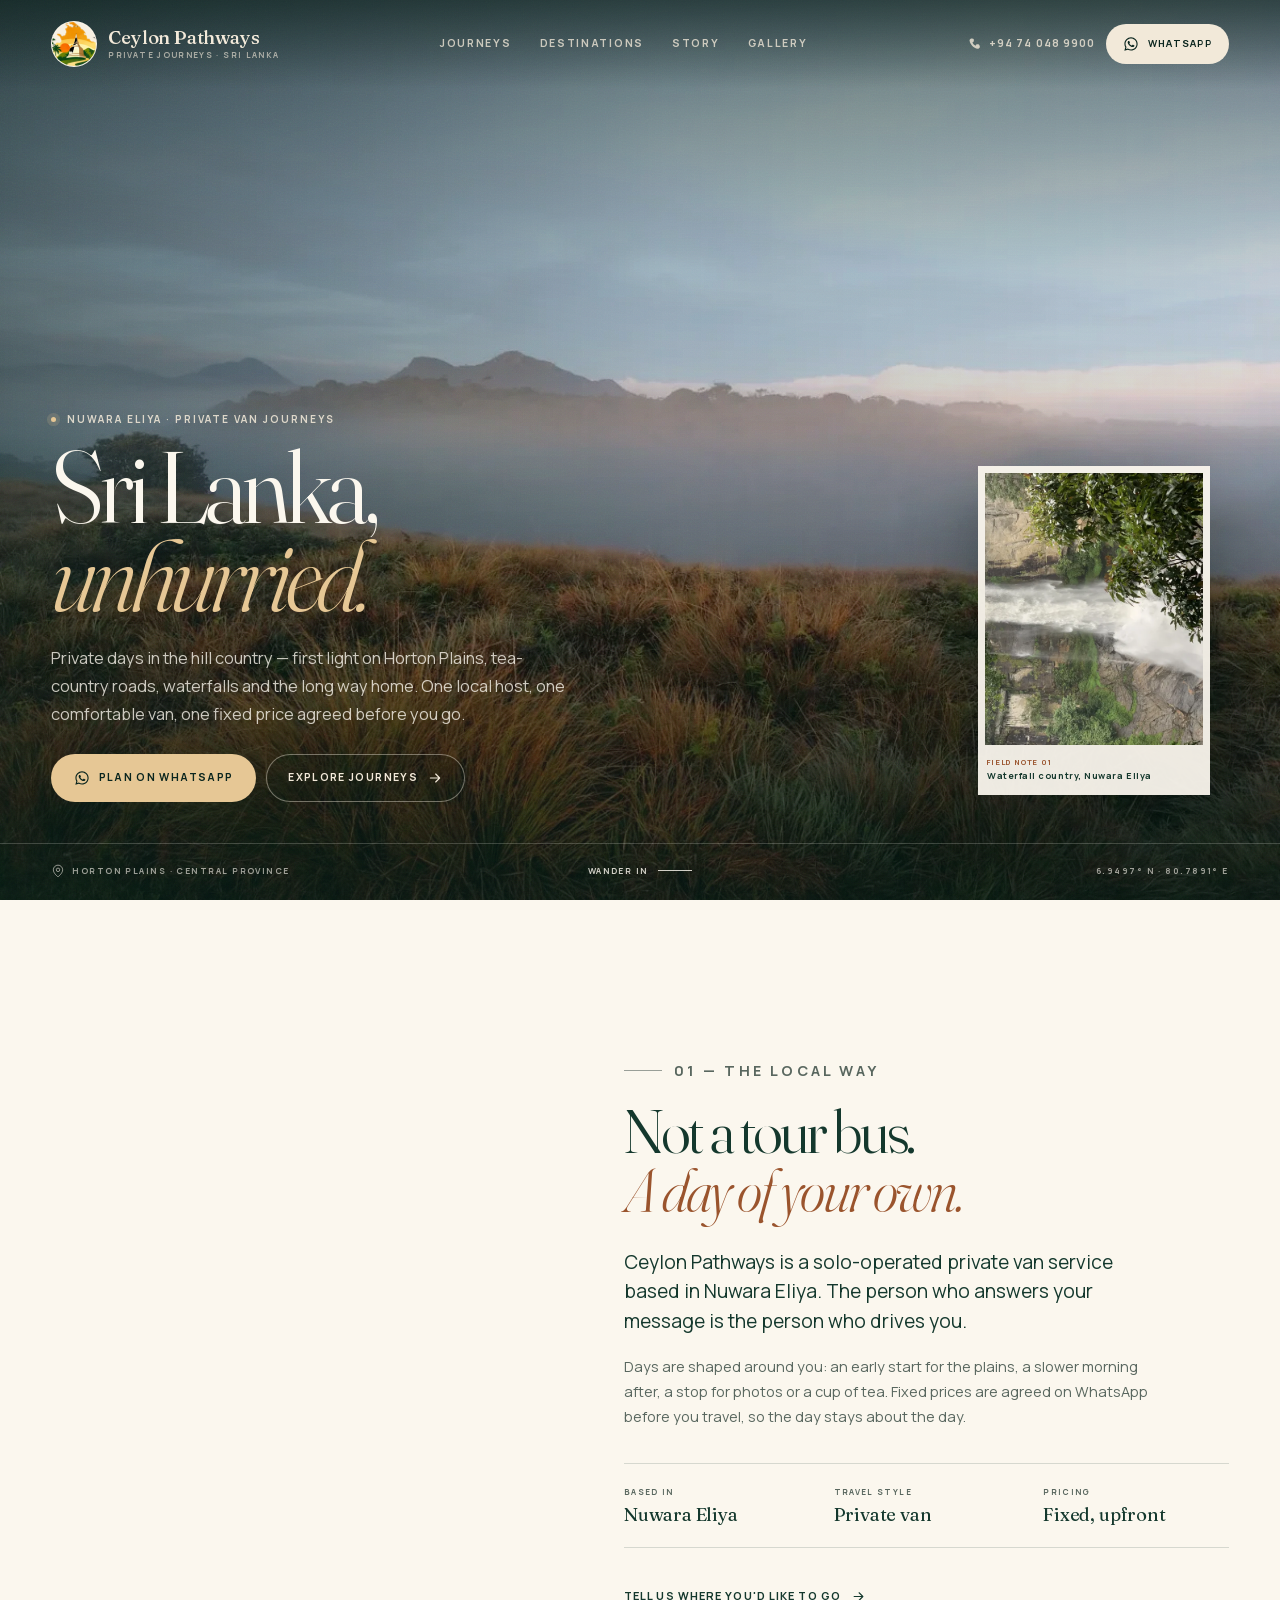
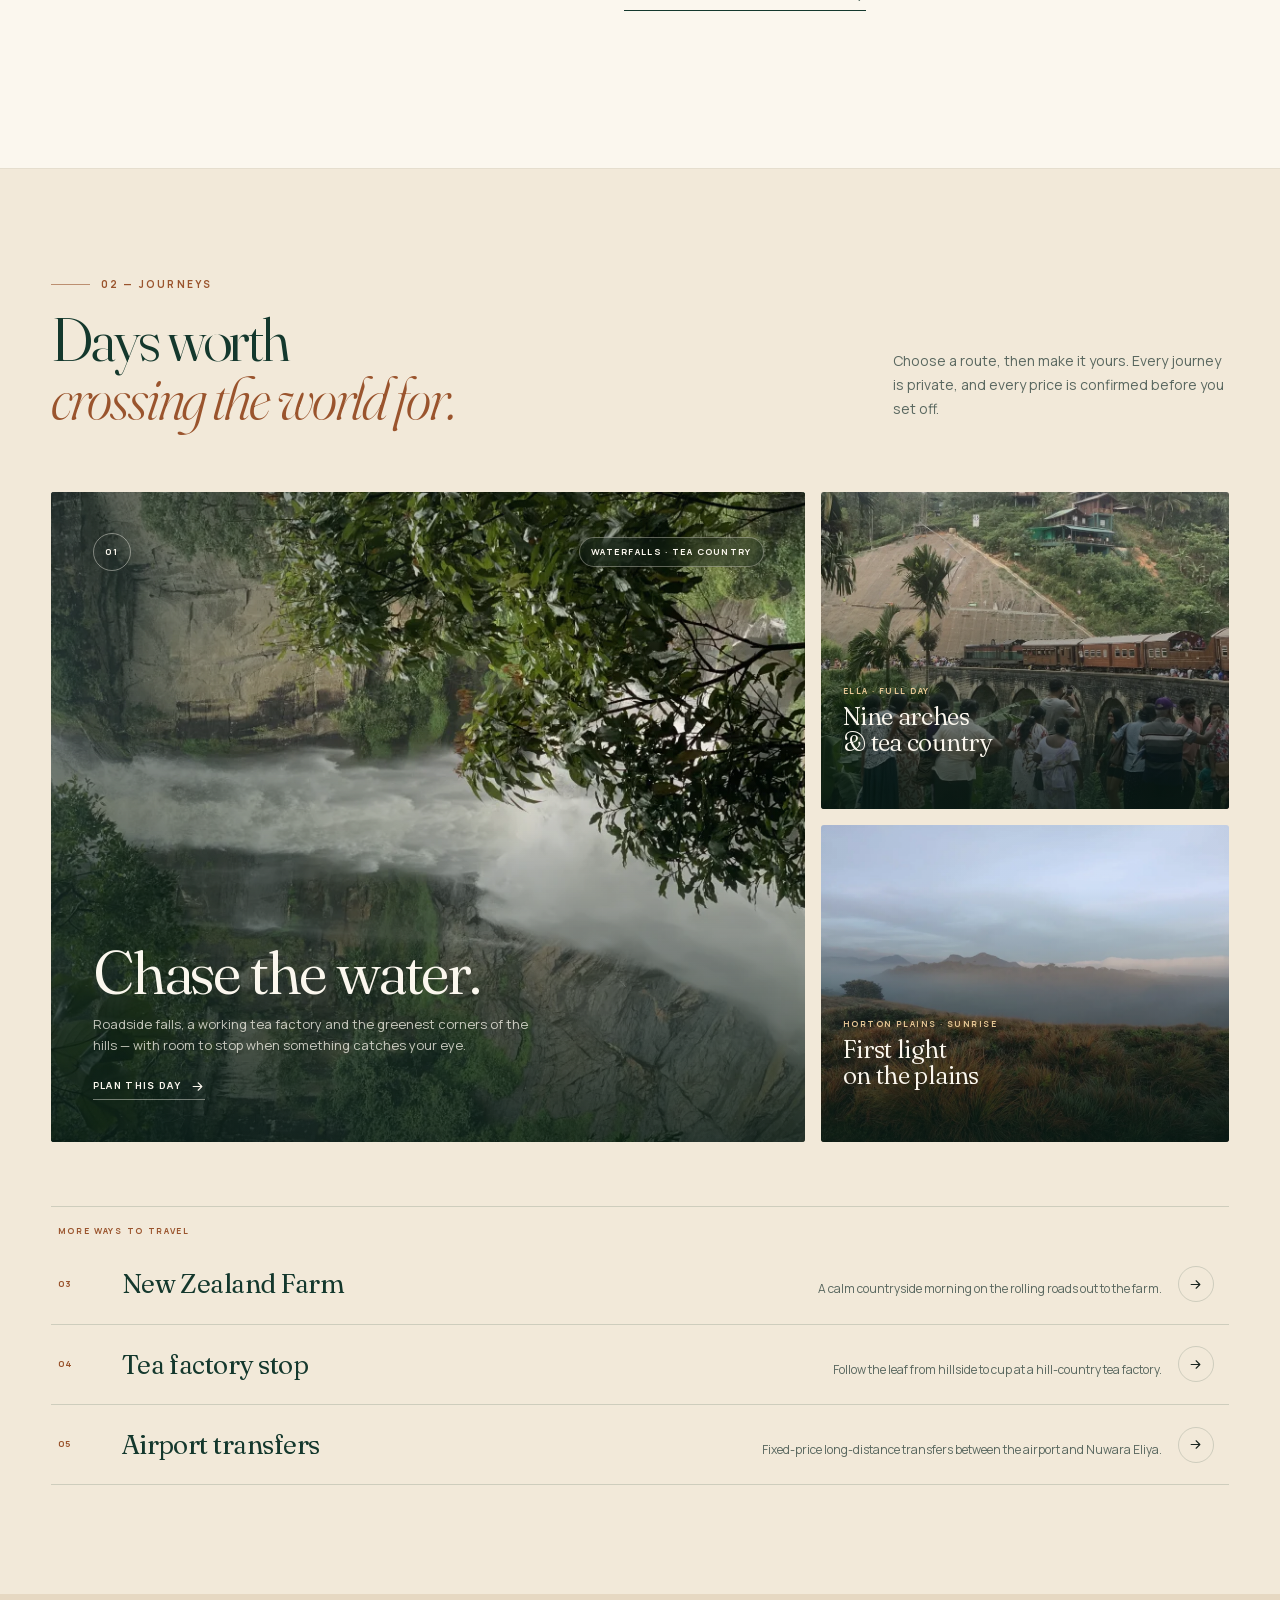
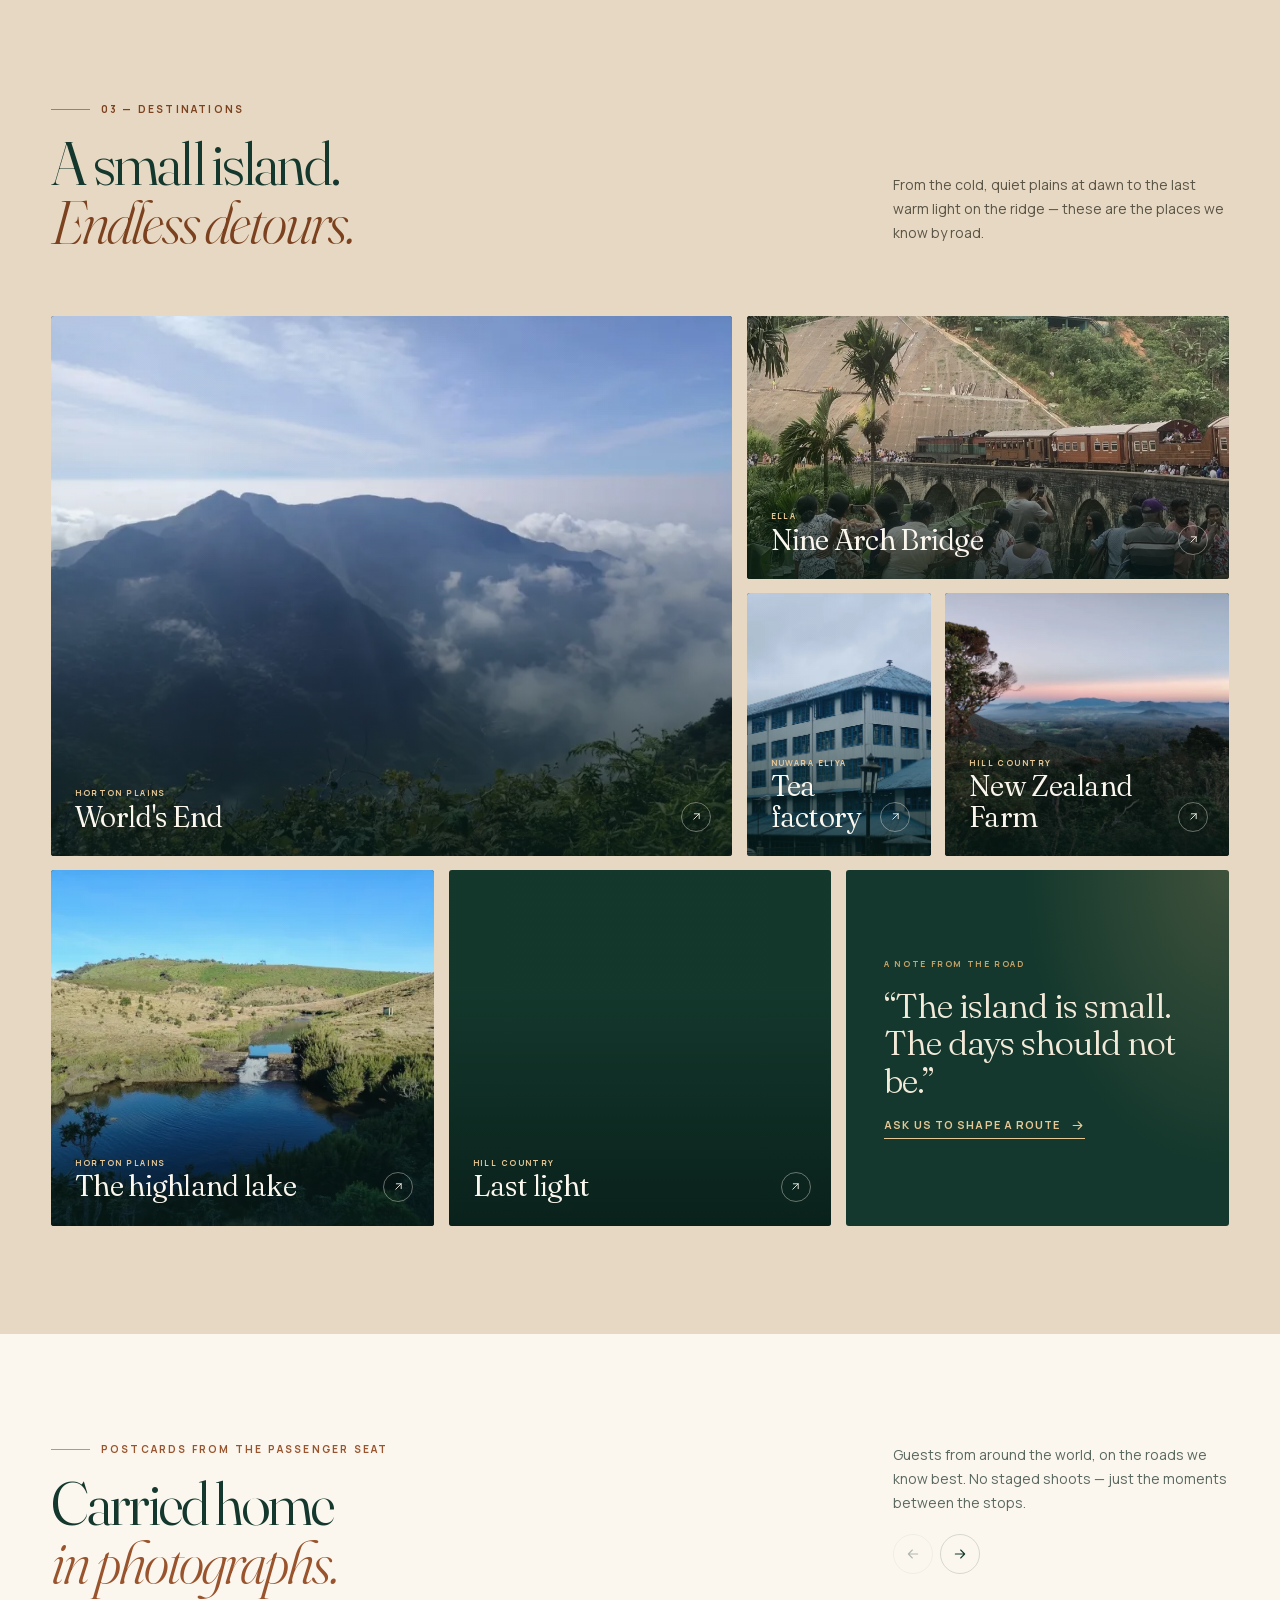
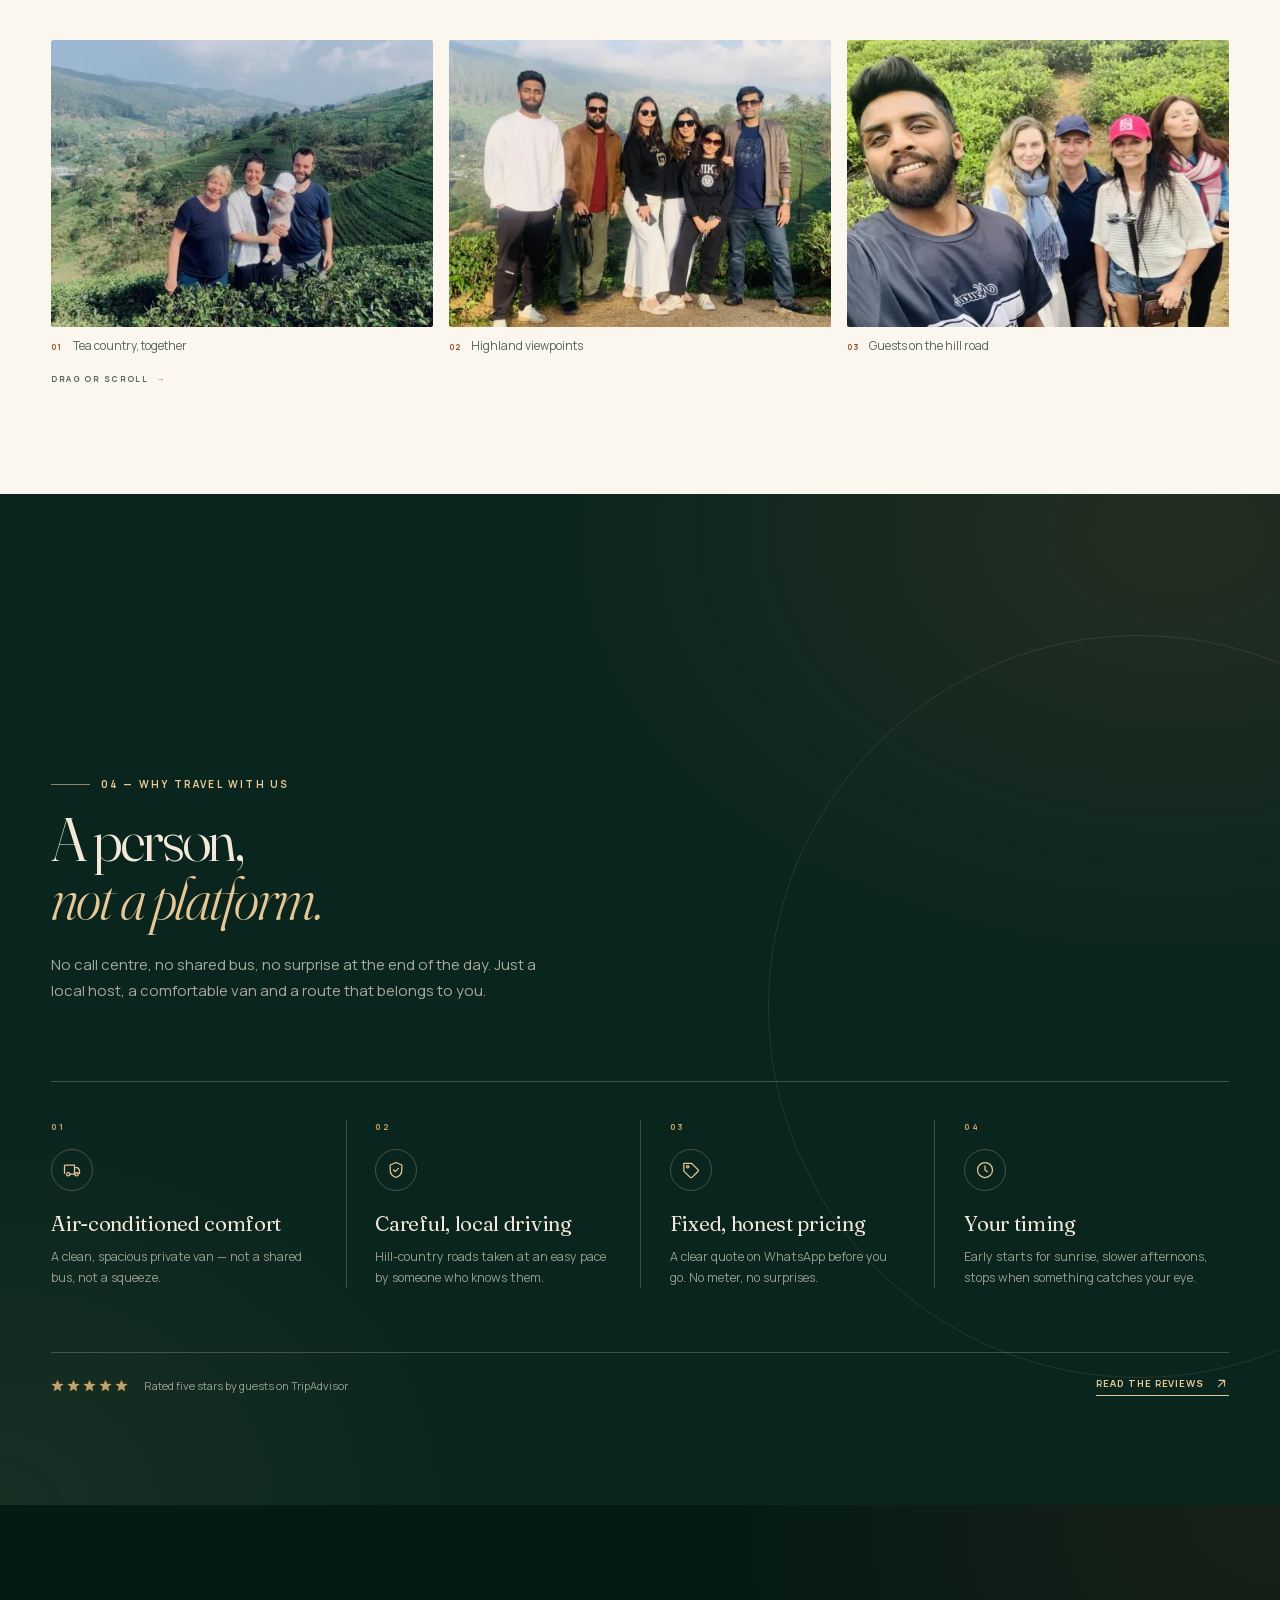
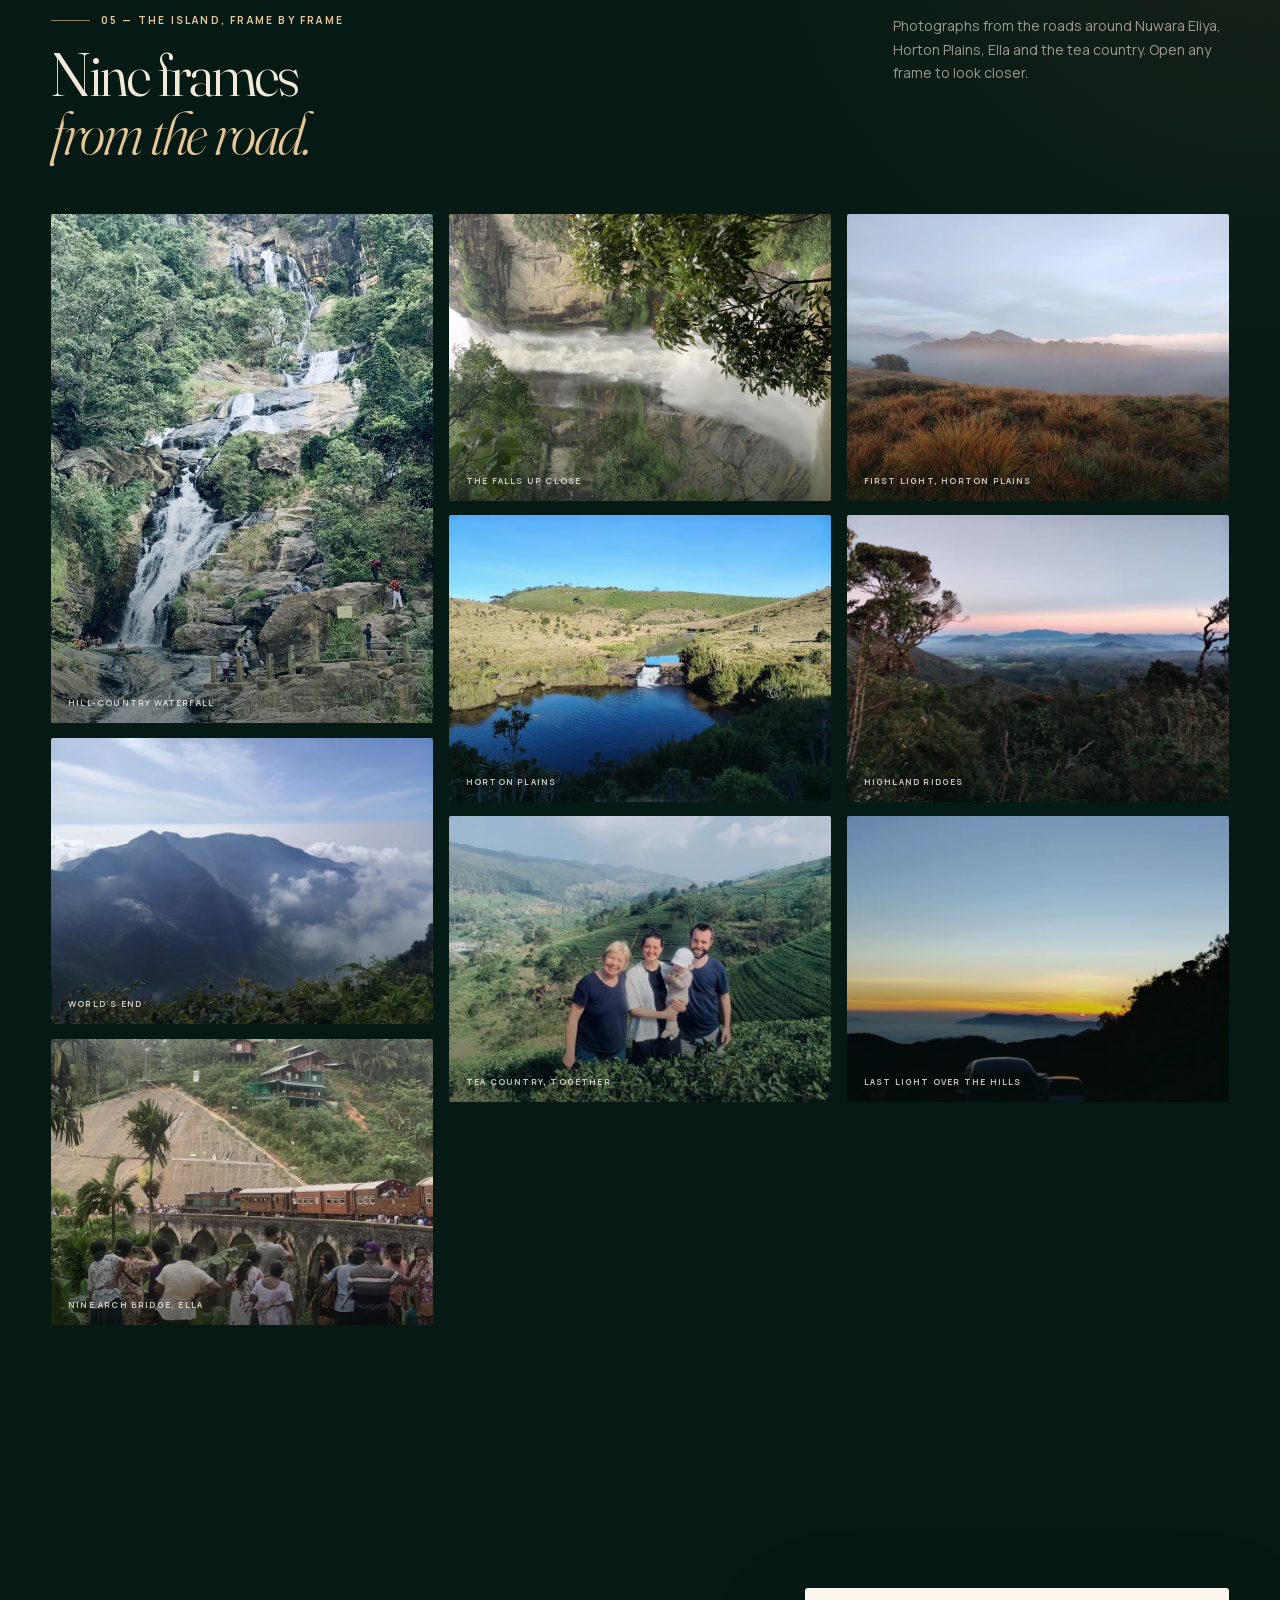
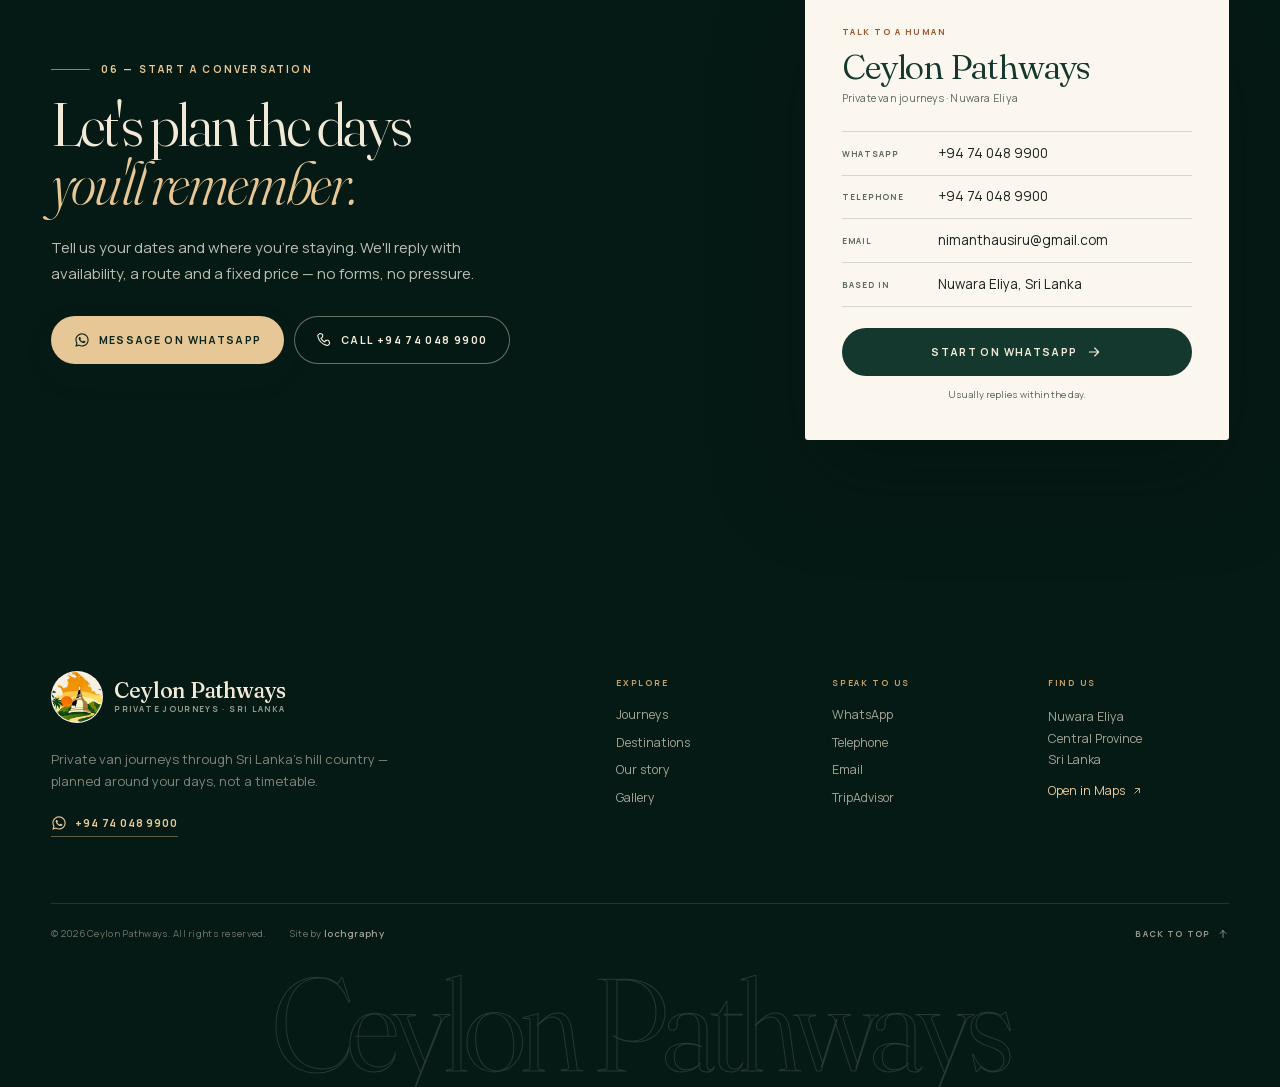
==== commit b88647d7: "Complete Ceylon Pathways frontend redesign" ====
--- a/index.html
+++ b/index.html
@@ -3,33 +3,44 @@
 <head>
   <meta charset="utf-8" />
   <meta name="viewport" content="width=device-width, initial-scale=1" />
-  <meta name="theme-color" content="#1E3A34" />
-
-  <title>Ceylon Pathways | Private Van Tours in Nuwara Eliya, Sri Lanka</title>
-  <meta name="description" content="Private van tours and fixed-price sightseeing experiences in Nuwara Eliya and across Sri Lanka. Safe, comfortable, and personalized travel with Ceylon Pathways." />
+  <meta name="theme-color" content="#0A251E" />
+
+  <title>Ceylon Pathways — Private Journeys Through Sri Lanka's Hill Country</title>
+  <meta name="description" content="Private van journeys from Nuwara Eliya to Horton Plains, World's End, Ella and the tea country beyond. One local host, a comfortable van and a fixed price agreed before you go." />
 
   <link rel="canonical" href="./" />
 
-  <meta property="og:title" content="Ceylon Pathways | Private Van Tours in Nuwara Eliya, Sri Lanka" />
-  <meta property="og:description" content="Private van tours and fixed-price sightseeing experiences in Nuwara Eliya and across Sri Lanka. Safe, comfortable, and personalized travel with Ceylon Pathways." />
+  <meta property="og:title" content="Ceylon Pathways — Private Journeys Through Sri Lanka's Hill Country" />
+  <meta property="og:description" content="Private van journeys from Nuwara Eliya to Horton Plains, World's End, Ella and the tea country beyond." />
   <meta property="og:type" content="website" />
   <meta property="og:url" content="./" />
-  <meta property="og:image" content="assets/logo.png" />
+  <meta property="og:image" content="assets/img/og-cover.jpg" />
+  <meta property="og:image:width" content="1200" />
+  <meta property="og:image:height" content="630" />
+  <meta property="og:image:alt" content="Sunrise mist over the highlands of Horton Plains, Sri Lanka" />
 
   <meta name="twitter:card" content="summary_large_image" />
-  <meta name="twitter:title" content="Ceylon Pathways | Private Van Tours in Nuwara Eliya, Sri Lanka" />
-  <meta name="twitter:description" content="Private van tours and fixed-price sightseeing experiences in Nuwara Eliya and across Sri Lanka." />
-  <meta name="twitter:image" content="assets/logo.png" />
-
-  <link rel="icon" href="assets/logo.png" type="image/png" />
+  <meta name="twitter:title" content="Ceylon Pathways — Private Journeys Through Sri Lanka" />
+  <meta name="twitter:description" content="Private van journeys from Nuwara Eliya to Horton Plains, World's End, Ella and beyond." />
+  <meta name="twitter:image" content="assets/img/og-cover.jpg" />
+
+  <link rel="icon" href="assets/img/mark-96.png" type="image/png" />
+  <link rel="apple-touch-icon" href="assets/img/mark-180.png" />
+
+  <link rel="preload" href="assets/fonts/fraunces-normal.woff2" as="font" type="font/woff2" crossorigin />
+  <link rel="preload" href="assets/fonts/fraunces-italic.woff2" as="font" type="font/woff2" crossorigin />
+  <link rel="preload" href="assets/fonts/manrope-normal.woff2" as="font" type="font/woff2" crossorigin />
+  <link rel="preload" as="image" href="assets/img/hero-horton-1200.webp" imagesrcset="assets/img/hero-horton-800.webp 800w, assets/img/hero-horton-1200.webp 1200w" imagesizes="100vw" fetchpriority="high" />
+
   <link rel="stylesheet" href="style.css" />
+  <script>document.documentElement.classList.add('js');</script>
 
   <script type="application/ld+json">
   {
     "@context": "https://schema.org",
     "@type": "LocalBusiness",
     "name": "Ceylon Pathways",
-    "description": "Private van tours and fixed-price sightseeing experiences in Nuwara Eliya and across Sri Lanka.",
+    "description": "Private van tours and fixed-price sightseeing experiences in Nuwara Eliya and across Sri Lanka's hill country.",
     "areaServed": "Sri Lanka",
     "address": {
       "@type": "PostalAddress",
@@ -46,347 +57,688 @@
 <body>
   <a class="skip-link" href="#main">Skip to content</a>
 
-  <header class="site-header" data-elevate>
-    <div class="container header__inner">
-      <a class="brand" href="./" aria-label="Ceylon Pathways home">
-        <img class="brand__logo" src="assets/logobgr.png" alt="Ceylon Pathways" width="140" height="140" />
-        <span class="brand__text">Ceylon Pathways</span>
+  <header class="site-header" id="site-header" data-header>
+    <div class="shell header__inner">
+      <a class="brand" href="#top" aria-label="Ceylon Pathways — back to top">
+        <span class="brand__mark"><img src="assets/img/mark-96.png" alt="" width="96" height="96" /></span>
+        <span class="brand__words">
+          <span class="brand__name">Ceylon Pathways</span>
+          <span class="brand__sub">Private journeys · Sri Lanka</span>
+        </span>
       </a>
 
-      <button class="menu-toggle" aria-label="Toggle menu" aria-expanded="false" aria-controls="primary-nav">
-        <span class="menu-toggle__bar"></span>
-        <span class="menu-toggle__bar"></span>
-        <span class="menu-toggle__bar"></span>
-      </button>
-
-      <nav class="nav" id="primary-nav" aria-label="Primary">
-        <a class="nav__link" href="#tours">Tours</a>
-        <a class="nav__link" href="#about">About</a>
+      <nav class="primary-nav" aria-label="Primary">
+        <a class="nav__link" href="#journeys">Journeys</a>
+        <a class="nav__link" href="#destinations">Destinations</a>
+        <a class="nav__link" href="#story">Story</a>
         <a class="nav__link" href="#gallery">Gallery</a>
-        <a class="nav__link" href="#contact">Contact</a>
       </nav>
+
+      <div class="header__actions">
+        <a class="header__phone" href="tel:+94740489900">
+          <svg viewBox="0 0 24 24" aria-hidden="true"><path d="M6.6 2.5a2 2 0 0 0-2.1.6L3.2 4.4a2 2 0 0 0-.5 1.9c1.3 6.9 6.9 12.5 13.8 13.8a2 2 0 0 0 1.9-.5l1.3-1.3a2 2 0 0 0 .6-2.1l-.9-2.6a2 2 0 0 0-2-1.3l-2.2.3a2 2 0 0 0-1.6 1.2l-.5 1.2a12.5 12.5 0 0 1-5.7-5.7l1.2-.5a2 2 0 0 0 1.2-1.6l.3-2.2a2 2 0 0 0-1.3-2z"/></svg>
+          <span>+94 74 048 9900</span>
+        </a>
+        <a class="btn btn--header" href="https://wa.me/94740489900" target="_blank" rel="noopener noreferrer">
+          <svg class="icon-wa" viewBox="0 0 24 24" aria-hidden="true"><path d="M12.04 2C6.58 2 2.13 6.45 2.13 11.91c0 1.75.46 3.45 1.32 4.95L2 22l5.25-1.38a9.9 9.9 0 0 0 4.79 1.22h.01c5.46 0 9.91-4.45 9.91-9.91S17.5 2 12.04 2zm0 18.15c-1.48 0-2.93-.4-4.2-1.15l-.3-.18-3.12.82.83-3.04-.2-.31a8.2 8.2 0 0 1-1.26-4.38c0-4.54 3.7-8.24 8.25-8.24 2.2 0 4.27.86 5.83 2.42a8.18 8.18 0 0 1 2.42 5.83c0 4.54-3.7 8.23-8.25 8.23zm4.52-6.16c-.25-.12-1.47-.72-1.69-.81-.23-.08-.39-.12-.56.12-.17.25-.64.81-.79.97-.14.17-.29.19-.54.06-.25-.12-1.05-.39-2-1.23-.74-.66-1.23-1.47-1.38-1.72-.14-.25-.02-.38.11-.51.11-.11.25-.29.37-.43.12-.14.17-.25.25-.41.08-.17.04-.31-.02-.43-.06-.12-.56-1.34-.76-1.84-.2-.48-.4-.42-.56-.43h-.48c-.17 0-.43.06-.66.31-.23.25-.86.85-.86 2.07 0 1.22.89 2.4 1.01 2.56.12.17 1.75 2.67 4.23 3.74.59.26 1.05.41 1.41.52.59.19 1.13.16 1.56.1.48-.07 1.47-.6 1.68-1.18.21-.58.21-1.07.14-1.18-.06-.1-.23-.17-.48-.29z"/></svg>
+          <span>WhatsApp</span>
+        </a>
+        <button class="nav-toggle" type="button" aria-expanded="false" aria-controls="mobile-menu" aria-label="Open menu" data-menu-toggle>
+          <span></span><span></span>
+        </button>
+      </div>
     </div>
-    <div class="nav-overlay" aria-hidden="true"></div>
   </header>
 
+  <div class="mobile-menu" id="mobile-menu" aria-hidden="true" data-menu>
+    <div class="mobile-menu__scroll">
+      <nav class="mobile-menu__nav" aria-label="Mobile">
+        <a href="#journeys"><span class="mobile-menu__num">01</span><span>Journeys</span></a>
+        <a href="#destinations"><span class="mobile-menu__num">02</span><span>Destinations</span></a>
+        <a href="#story"><span class="mobile-menu__num">03</span><span>Our story</span></a>
+        <a href="#gallery"><span class="mobile-menu__num">04</span><span>Gallery</span></a>
+        <a href="#contact"><span class="mobile-menu__num">05</span><span>Contact</span></a>
+      </nav>
+      <div class="mobile-menu__foot">
+        <p class="eyebrow eyebrow--light"><span class="eyebrow__line"></span>Talk to a local</p>
+        <a class="mobile-menu__phone" href="tel:+94740489900">+94 74 048 9900</a>
+        <a class="mobile-menu__mail" href="mailto:nimanthausiru@gmail.com">nimanthausiru@gmail.com</a>
+        <a class="btn btn--gold" href="https://wa.me/94740489900" target="_blank" rel="noopener noreferrer">Plan on WhatsApp</a>
+        <p class="mobile-menu__base">Nuwara Eliya · Sri Lanka</p>
+      </div>
+    </div>
+  </div>
+
   <main id="main">
-    <section class="hero" aria-label="Hero">
-      <div class="hero__media" aria-hidden="true">
-        <img class="hero__bg hero__slide is-active" src="assets/c1.jpg" alt="" width="800" height="600" decoding="async" fetchpriority="high" />
-        <img class="hero__bg hero__slide" src="assets/c2.jpg" alt="" width="800" height="600" decoding="async" loading="lazy" />
-        <img class="hero__bg hero__slide" src="assets/c3.jpg" alt="" width="800" height="600" decoding="async" loading="lazy" />
-        <img class="hero__bg hero__slide" src="assets/c4.jpg" alt="" width="800" height="600" decoding="async" loading="lazy" />
-        <img class="hero__bg hero__slide" src="assets/c5.jpg" alt="" width="800" height="600" decoding="async" loading="lazy" />
-        <img class="hero__bg hero__slide" src="assets/c6.jpg" alt="" width="800" height="600" decoding="async" loading="lazy" />
-        <div class="hero__overlay" aria-hidden="true"></div>
-      </div>
-
-      <div class="container hero__content">
-        <div class="hero__card reveal">
-          <p class="hero__eyebrow">Private Van Tours · Nuwara Eliya</p>
-          <h1 class="hero__title">Explore Sri Lanka with Comfort &amp; Confidence</h1>
-          <p class="hero__subtext">Private Van Tours &amp; Scenic Journeys with Ceylon Pathways</p>
-
+    <!-- HERO -->
+    <section class="hero" id="top" aria-labelledby="hero-title">
+      <div class="hero__media">
+        <img class="hero__img"
+             src="assets/img/hero-horton-1200.webp"
+             srcset="assets/img/hero-horton-800.webp 800w, assets/img/hero-horton-1200.webp 1200w"
+             sizes="100vw"
+             width="1200" height="900"
+             alt="Golden grassland and mist-covered ridges at sunrise in Horton Plains, Sri Lanka"
+             fetchpriority="high" decoding="async" />
+      </div>
+      <div class="hero__veil" aria-hidden="true"></div>
+      <div class="hero__grain" aria-hidden="true"></div>
+
+      <div class="shell hero__inner">
+        <div class="hero__copy">
+          <p class="eyebrow eyebrow--light hero__eyebrow"><span class="eyebrow__dot"></span>Nuwara Eliya · Private van journeys</p>
+          <h1 class="hero__title" id="hero-title">
+            <span class="hero__line"><span>Sri Lanka,</span></span>
+            <span class="hero__line"><span><em>unhurried.</em></span></span>
+          </h1>
+          <p class="hero__lede">Private days in the hill country — first light on Horton Plains, tea-country roads, waterfalls and the long way home. One local host, one comfortable van, one fixed price agreed before you go.</p>
           <div class="hero__actions">
-            <a class="btn btn--primary" href="https://wa.me/94705036336" target="_blank" rel="noopener noreferrer">Book via WhatsApp</a>
-            <a class="btn btn--ghost" href="#tours">View Tours</a>
-          </div>
-
-          <div class="trust-row" aria-label="Highlights">
-            <span class="pill">Fixed pricing</span>
-            <span class="pill">Airport transfers</span>
-            <span class="pill">Flexible scheduling</span>
-          </div>
-        </div>
+            <a class="btn btn--gold" href="https://wa.me/94740489900" target="_blank" rel="noopener noreferrer">
+              <svg class="icon-wa" viewBox="0 0 24 24" aria-hidden="true"><path d="M12.04 2C6.58 2 2.13 6.45 2.13 11.91c0 1.75.46 3.45 1.32 4.95L2 22l5.25-1.38a9.9 9.9 0 0 0 4.79 1.22h.01c5.46 0 9.91-4.45 9.91-9.91S17.5 2 12.04 2zm0 18.15c-1.48 0-2.93-.4-4.2-1.15l-.3-.18-3.12.82.83-3.04-.2-.31a8.2 8.2 0 0 1-1.26-4.38c0-4.54 3.7-8.24 8.25-8.24 2.2 0 4.27.86 5.83 2.42a8.18 8.18 0 0 1 2.42 5.83c0 4.54-3.7 8.23-8.25 8.23zm4.52-6.16c-.25-.12-1.47-.72-1.69-.81-.23-.08-.39-.12-.56.12-.17.25-.64.81-.79.97-.14.17-.29.19-.54.06-.25-.12-1.05-.39-2-1.23-.74-.66-1.23-1.47-1.38-1.72-.14-.25-.02-.38.11-.51.11-.11.25-.29.37-.43.12-.14.17-.25.25-.41.08-.17.04-.31-.02-.43-.06-.12-.56-1.34-.76-1.84-.2-.48-.4-.42-.56-.43h-.48c-.17 0-.43.06-.66.31-.23.25-.86.85-.86 2.07 0 1.22.89 2.4 1.01 2.56.12.17 1.75 2.67 4.23 3.74.59.26 1.05.41 1.41.52.59.19 1.13.16 1.56.1.48-.07 1.47-.6 1.68-1.18.21-.58.21-1.07.14-1.18-.06-.1-.23-.17-.48-.29z"/></svg>
+              Plan on WhatsApp
+            </a>
+            <a class="btn btn--ghost-light" href="#journeys">
+              Explore journeys
+              <svg viewBox="0 0 24 24" aria-hidden="true" class="icon-arrow"><path d="M5 12h13M13 6l6 6-6 6"/></svg>
+            </a>
+          </div>
+        </div>
+
+        <figure class="hero__postcard">
+          <img src="assets/img/waterfall-2-900.webp"
+               srcset="assets/img/waterfall-2-900.webp 900w, assets/img/waterfall-2-1400.webp 1400w"
+               sizes="240px" width="900" height="675"
+               alt="A waterfall pouring down a mossy rock face in Sri Lanka's hill country"
+               loading="lazy" decoding="async" />
+          <figcaption><span>Field note 01</span>Waterfall country, Nuwara Eliya</figcaption>
+        </figure>
+      </div>
+
+      <div class="shell hero__foot">
+        <p class="hero__place">
+          <svg viewBox="0 0 24 24" aria-hidden="true"><path d="M20 10c0 6-8 12-8 12s-8-6-8-12a8 8 0 0 1 16 0z"/><circle cx="12" cy="10" r="3"/></svg>
+          Horton Plains · Central Province
+        </p>
+        <a class="scroll-cue" href="#story"><span>Wander in</span><span class="scroll-cue__line" aria-hidden="true"></span></a>
+        <p class="hero__coords">6.9497° N · 80.7891° E</p>
       </div>
     </section>
 
-    <section class="section" id="about" aria-label="About">
-      <div class="container">
-        <header class="section__header reveal">
-          <h2 class="section__title">About Ceylon Pathways</h2>
-          <p class="section__lede">
-            Ceylon Pathways is a solo-operated private van service based in Nuwara Eliya, offering fixed-price tours to Horton Plains, World’s End, New Zealand Farm, Ella, and long-distance airport transfers. We focus on safety, comfort, and personalized travel experiences for international guests.
-          </p>
+    <!-- STORY -->
+    <section class="story section" id="story" aria-labelledby="story-title">
+      <div class="shell story__grid">
+        <figure class="story__media media-reveal" data-reveal="media">
+          <div class="story__media-frame">
+            <img src="assets/img/van-1100.webp"
+                 srcset="assets/img/van-700.webp 700w, assets/img/van-1100.webp 1100w"
+                 sizes="(min-width: 1100px) 38vw, (min-width: 720px) 50vw, 92vw"
+                 width="1100" height="1677"
+                 alt="The white Ceylon Pathways private van parked below terraced tea fields in Nuwara Eliya"
+                 loading="lazy" decoding="async" />
+          </div>
+          <figcaption class="media-caption"><span>01 / The van</span>Clean, air-conditioned and yours for the day.</figcaption>
+        </figure>
+
+        <div class="story__copy">
+          <p class="eyebrow" data-reveal><span class="eyebrow__line"></span>01 — The local way</p>
+          <h2 class="display" id="story-title" data-reveal>Not a tour bus.<br /><em>A day of your own.</em></h2>
+          <p class="story__lead" data-reveal>Ceylon Pathways is a solo-operated private van service based in Nuwara Eliya. The person who answers your message is the person who drives you.</p>
+          <p data-reveal>Days are shaped around you: an early start for the plains, a slower morning after, a stop for photos or a cup of tea. Fixed prices are agreed on WhatsApp before you travel, so the day stays about the day.</p>
+          <dl class="facts" data-reveal>
+            <div><dt>Based in</dt><dd>Nuwara Eliya</dd></div>
+            <div><dt>Travel style</dt><dd>Private van</dd></div>
+            <div><dt>Pricing</dt><dd>Fixed, upfront</dd></div>
+          </dl>
+          <a class="text-link" href="#contact" data-reveal>Tell us where you'd like to go
+            <svg viewBox="0 0 24 24" aria-hidden="true"><path d="M5 12h13M13 6l6 6-6 6"/></svg>
+          </a>
+        </div>
+      </div>
+    </section>
+
+    <!-- JOURNEYS -->
+    <section class="journeys section" id="journeys" aria-labelledby="journeys-title">
+      <div class="shell">
+        <header class="section-head">
+          <div>
+            <p class="eyebrow" data-reveal><span class="eyebrow__line"></span>02 — Journeys</p>
+            <h2 class="display" id="journeys-title" data-reveal>Days worth<br /><em>crossing the world for.</em></h2>
+          </div>
+          <p class="section-head__note" data-reveal>Choose a route, then make it yours. Every journey is private, and every price is confirmed before you set off.</p>
         </header>
+
+        <div class="journey-grid">
+          <a class="journey-feature" href="https://wa.me/94740489900" target="_blank" rel="noopener noreferrer" data-reveal>
+            <div class="journey-feature__media">
+              <img src="assets/img/waterfall-2-1400.webp"
+                   srcset="assets/img/waterfall-2-900.webp 900w, assets/img/waterfall-2-1400.webp 1400w, assets/img/waterfall-2-2000.webp 2000w"
+                   sizes="(min-width: 1100px) 60vw, 92vw"
+                   width="1400" height="1050"
+                   alt="A tall waterfall framed by jungle in Sri Lanka's hill country"
+                   loading="lazy" decoding="async" />
+            </div>
+            <div class="journey-feature__top">
+              <span class="journey-feature__index">01</span>
+              <span class="pill pill--glass">Waterfalls · Tea country</span>
+            </div>
+            <div class="journey-feature__body">
+              <h3>Chase the water.</h3>
+              <p>Roadside falls, a working tea factory and the greenest corners of the hills — with room to stop when something catches your eye.</p>
+              <span class="card-cta">Plan this day
+                <svg viewBox="0 0 24 24" aria-hidden="true"><path d="M5 12h13M13 6l6 6-6 6"/></svg>
+              </span>
+            </div>
+          </a>
+
+          <div class="journey-side">
+            <a class="journey-card" href="https://wa.me/94740489900" target="_blank" rel="noopener noreferrer" data-reveal style="--d:.08s">
+              <div class="journey-card__media">
+                <img class="img-ninearch" src="assets/img/ninearch-900.webp"
+                     srcset="assets/img/ninearch-900.webp 900w, assets/img/ninearch-1200.webp 1200w"
+                     sizes="(min-width: 1100px) 30vw, (min-width: 720px) 45vw, 92vw"
+                     width="900" height="1200"
+                     alt="A train crossing the stone arches of Nine Arch Bridge near Ella"
+                     loading="lazy" decoding="async" />
+              </div>
+              <div class="journey-card__body">
+                <span class="tag">Ella · Full day</span>
+                <h3>Nine arches<br />&amp; tea country</h3>
+                <span class="card-cta card-cta--small">Plan this day
+                  <svg viewBox="0 0 24 24" aria-hidden="true"><path d="M5 12h13M13 6l6 6-6 6"/></svg>
+                </span>
+              </div>
+            </a>
+
+            <a class="journey-card" href="https://wa.me/94740489900" target="_blank" rel="noopener noreferrer" data-reveal style="--d:.16s">
+              <div class="journey-card__media">
+                <img src="assets/img/hero-horton-1200.webp"
+                     srcset="assets/img/hero-horton-800.webp 800w, assets/img/hero-horton-1200.webp 1200w"
+                     sizes="(min-width: 1100px) 30vw, (min-width: 720px) 45vw, 92vw"
+                     width="1200" height="900"
+                     alt="Mist and golden grasses at sunrise on Horton Plains"
+                     loading="lazy" decoding="async" />
+              </div>
+              <div class="journey-card__body">
+                <span class="tag">Horton Plains · Sunrise</span>
+                <h3>First light<br />on the plains</h3>
+                <span class="card-cta card-cta--small">Plan this day
+                  <svg viewBox="0 0 24 24" aria-hidden="true"><path d="M5 12h13M13 6l6 6-6 6"/></svg>
+                </span>
+              </div>
+            </a>
+          </div>
+        </div>
+
+        <div class="journey-list" data-reveal>
+          <p class="journey-list__label">More ways to travel</p>
+          <a class="journey-row" href="https://wa.me/94740489900" target="_blank" rel="noopener noreferrer">
+            <span class="journey-row__num">03</span>
+            <span class="journey-row__main">
+              <span class="journey-row__title">New Zealand Farm</span>
+              <span class="journey-row__desc">A calm countryside morning on the rolling roads out to the farm.</span>
+            </span>
+            <span class="journey-row__arrow"><svg viewBox="0 0 24 24" aria-hidden="true"><path d="M5 12h13M13 6l6 6-6 6"/></svg></span>
+          </a>
+          <a class="journey-row" href="https://wa.me/94740489900" target="_blank" rel="noopener noreferrer">
+            <span class="journey-row__num">04</span>
+            <span class="journey-row__main">
+              <span class="journey-row__title">Tea factory stop</span>
+              <span class="journey-row__desc">Follow the leaf from hillside to cup at a hill-country tea factory.</span>
+            </span>
+            <span class="journey-row__arrow"><svg viewBox="0 0 24 24" aria-hidden="true"><path d="M5 12h13M13 6l6 6-6 6"/></svg></span>
+          </a>
+          <a class="journey-row" href="https://wa.me/94740489900" target="_blank" rel="noopener noreferrer">
+            <span class="journey-row__num">05</span>
+            <span class="journey-row__main">
+              <span class="journey-row__title">Airport transfers</span>
+              <span class="journey-row__desc">Fixed-price long-distance transfers between the airport and Nuwara Eliya.</span>
+            </span>
+            <span class="journey-row__arrow"><svg viewBox="0 0 24 24" aria-hidden="true"><path d="M5 12h13M13 6l6 6-6 6"/></svg></span>
+          </a>
+        </div>
       </div>
     </section>
 
-    <section class="section section--alt" id="tours" aria-label="Popular tours">
-      <div class="container">
-        <header class="section__header reveal">
-          <h2 class="section__title">Popular Tours</h2>
-          <p class="section__lede">Simple, fixed-price options — message on WhatsApp to confirm timing and pick-up.</p>
+    <!-- DESTINATIONS -->
+    <section class="destinations section" id="destinations" aria-labelledby="destinations-title">
+      <div class="shell">
+        <header class="section-head section-head--tight">
+          <div>
+            <p class="eyebrow" data-reveal><span class="eyebrow__line"></span>03 — Destinations</p>
+            <h2 class="display" id="destinations-title" data-reveal>A small island.<br /><em>Endless detours.</em></h2>
+          </div>
+          <p class="section-head__note" data-reveal>From the cold, quiet plains at dawn to the last warm light on the ridge — these are the places we know by road.</p>
         </header>
 
-        <div class="cards" role="list">
-          <article class="card reveal" role="listitem">
-            <div class="card__media">
-              <img src="assets/hortanplains.JPG" alt="Horton Plains misty highlands" width="1200" height="800" loading="lazy" decoding="async" />
-            </div>
-            <div class="card__body">
-              <h3 class="card__title">Horton Plains Sunrise Tour</h3>
-              <p class="card__text">Early pick-up for cool highlands air, iconic viewpoints, and a relaxed return.</p>
-              <p> </p>
-              <a class="btn btn--small btn--primary" href="https://wa.me/94705036336" target="_blank" rel="noopener noreferrer">WhatsApp for Pricing</a>
-            </div>
-          </article>
-
-          <article class="card reveal" role="listitem">
-            <div class="card__media">
-              <img src="assets/mountainview.JPG" alt="Green hills and mountain views" width="1200" height="800" loading="lazy" decoding="async" />
-            </div>
-            <div class="card__body">
-              <h3 class="card__title">New Zealand Farm Visit</h3>
-              <p class="card__text">A calm countryside stop with rolling views — perfect for a short, scenic outing.</p>
-              <p> </p>
-              <a class="btn btn--small btn--primary" href="https://wa.me/94705036336" target="_blank" rel="noopener noreferrer">WhatsApp for Pricing</a>
-            </div>
-          </article>
-
-          <article class="card reveal" role="listitem">
-            <div class="card__media">
-              <img src="assets/ninearchbridge.jpg" alt="Nine Arch Bridge in Ella" width="1200" height="800" loading="lazy" decoding="async" />
-            </div>
-            <div class="card__body">
-              <h3 class="card__title">Ella Scenic Drive</h3>
-              <p class="card__text">Comfortable long drive with flexible stops for viewpoints, tea country, and photos.</p>
-              <p> </p>
-              <a class="btn btn--small btn--primary" href="https://wa.me/94705036336" target="_blank" rel="noopener noreferrer">WhatsApp for Pricing</a>
-            </div>
-          </article>
-
-          <article class="card reveal" role="listitem">
-            <div class="card__media">
-              <img src="assets/myvan.jpg" alt="Ceylon Pathways private van" width="1200" height="800" loading="lazy" decoding="async" />
-            </div>
-            <div class="card__body">
-              <h3 class="card__title">Airport Transfers</h3>
-              <p class="card__text">Transparent fixed pricing for long-distance transfers — on time and stress-free.</p>
-              <p> </p>
-              <a class="btn btn--small btn--primary" href="https://wa.me/94705036336" target="_blank" rel="noopener noreferrer">WhatsApp for Pricing</a>
-            </div>
-          </article>
+        <div class="dest-grid">
+          <a class="dest dest--worlds" href="https://wa.me/94740489900" target="_blank" rel="noopener noreferrer" data-reveal>
+            <div class="dest__media" data-parallax="0.05">
+              <img src="assets/img/worldsend-1200.webp"
+                   srcset="assets/img/worldsend-800.webp 800w, assets/img/worldsend-1200.webp 1200w"
+                   sizes="(min-width: 1100px) 54vw, 92vw"
+                   width="1200" height="900"
+                   alt="Layered blue mountains and drifting clouds seen from a high ridge in Sri Lanka"
+                   loading="lazy" decoding="async" />
+            </div>
+            <div class="dest__caption">
+              <span class="dest__place">Horton Plains</span>
+              <h3>World's End</h3>
+              <span class="dest__arrow"><svg viewBox="0 0 24 24" aria-hidden="true"><path d="M7 17 17 7M8 7h9v9"/></svg></span>
+            </div>
+          </a>
+
+          <a class="dest dest--ninearch" href="https://wa.me/94740489900" target="_blank" rel="noopener noreferrer" data-reveal style="--d:.06s">
+            <div class="dest__media">
+              <img class="img-ninearch" src="assets/img/ninearch-900.webp"
+                   srcset="assets/img/ninearch-900.webp 900w, assets/img/ninearch-1200.webp 1200w"
+                   sizes="(min-width: 1100px) 38vw, 92vw"
+                   width="900" height="1200"
+                   alt="A train crossing the stone arches of Nine Arch Bridge near Ella"
+                   loading="lazy" decoding="async" />
+            </div>
+            <div class="dest__caption">
+              <span class="dest__place">Ella</span>
+              <h3>Nine Arch Bridge</h3>
+              <span class="dest__arrow"><svg viewBox="0 0 24 24" aria-hidden="true"><path d="M7 17 17 7M8 7h9v9"/></svg></span>
+            </div>
+          </a>
+
+          <a class="dest dest--tea" href="https://wa.me/94740489900" target="_blank" rel="noopener noreferrer" data-reveal style="--d:.12s">
+            <div class="dest__media">
+              <img src="assets/img/teafactory-700.webp"
+                   srcset="assets/img/teafactory-700.webp 700w, assets/img/teafactory-1100.webp 1100w"
+                   sizes="(min-width: 1100px) 16vw, 45vw"
+                   width="700" height="933"
+                   alt="The long blue-windowed facade of a tea factory in Nuwara Eliya"
+                   loading="lazy" decoding="async" />
+            </div>
+            <div class="dest__caption">
+              <span class="dest__place">Nuwara Eliya</span>
+              <h3>Tea factory</h3>
+              <span class="dest__arrow"><svg viewBox="0 0 24 24" aria-hidden="true"><path d="M7 17 17 7M8 7h9v9"/></svg></span>
+            </div>
+          </a>
+
+          <a class="dest dest--farm" href="https://wa.me/94740489900" target="_blank" rel="noopener noreferrer" data-reveal style="--d:.18s">
+            <div class="dest__media">
+              <img src="assets/img/mountainview-1200.webp"
+                   srcset="assets/img/mountainview-800.webp 800w, assets/img/mountainview-1200.webp 1200w"
+                   sizes="(min-width: 1100px) 24vw, 92vw"
+                   width="1200" height="900"
+                   alt="Rolling green highland ridges under a soft sky near Nuwara Eliya"
+                   loading="lazy" decoding="async" />
+            </div>
+            <div class="dest__caption">
+              <span class="dest__place">Hill country</span>
+              <h3>New Zealand Farm</h3>
+              <span class="dest__arrow"><svg viewBox="0 0 24 24" aria-hidden="true"><path d="M7 17 17 7M8 7h9v9"/></svg></span>
+            </div>
+          </a>
+
+          <a class="dest dest--horton" href="https://wa.me/94740489900" target="_blank" rel="noopener noreferrer" data-reveal>
+            <div class="dest__media">
+              <img src="assets/img/horton-lake-1200.webp"
+                   srcset="assets/img/horton-lake-600.webp 600w, assets/img/horton-lake-1200.webp 1200w"
+                   sizes="(min-width: 1100px) 30vw, 92vw"
+                   width="1200" height="900"
+                   alt="A still blue reservoir surrounded by golden grassland in Horton Plains"
+                   loading="lazy" decoding="async" />
+            </div>
+            <div class="dest__caption">
+              <span class="dest__place">Horton Plains</span>
+              <h3>The highland lake</h3>
+              <span class="dest__arrow"><svg viewBox="0 0 24 24" aria-hidden="true"><path d="M7 17 17 7M8 7h9v9"/></svg></span>
+            </div>
+          </a>
+
+          <a class="dest dest--sunset" href="https://wa.me/94740489900" target="_blank" rel="noopener noreferrer" data-reveal style="--d:.06s">
+            <div class="dest__media">
+              <img src="assets/img/sunset-1200.webp"
+                   srcset="assets/img/sunset-800.webp 800w, assets/img/sunset-1200.webp 1200w"
+                   sizes="(min-width: 1100px) 30vw, 92vw"
+                   width="1200" height="900"
+                   alt="The sun setting behind blue mountain ridges in Sri Lanka's hill country"
+                   loading="lazy" decoding="async" />
+            </div>
+            <div class="dest__caption">
+              <span class="dest__place">Hill country</span>
+              <h3>Last light</h3>
+              <span class="dest__arrow"><svg viewBox="0 0 24 24" aria-hidden="true"><path d="M7 17 17 7M8 7h9v9"/></svg></span>
+            </div>
+          </a>
+
+          <div class="dest-note" data-reveal style="--d:.12s">
+            <p class="dest-note__label">A note from the road</p>
+            <p class="dest-note__quote">“The island is small.<br />The days should not be.”</p>
+            <a class="text-link text-link--light" href="#contact">Ask us to shape a route
+              <svg viewBox="0 0 24 24" aria-hidden="true"><path d="M5 12h13M13 6l6 6-6 6"/></svg>
+            </a>
+          </div>
         </div>
       </div>
     </section>
 
-    <section class="section" id="why" aria-label="Why choose us">
-      <div class="container">
-        <header class="section__header reveal">
-          <h2 class="section__title">Why Choose Us</h2>
-          <p class="section__lede">A straightforward service designed for comfort, clarity, and peace of mind.</p>
+    <!-- GUESTS -->
+    <section class="guests section" aria-labelledby="guests-title">
+      <div class="shell">
+        <header class="section-head section-head--stack">
+          <div>
+            <p class="eyebrow" data-reveal><span class="eyebrow__line"></span>Postcards from the passenger seat</p>
+            <h2 class="display" id="guests-title" data-reveal>Carried home<br /><em>in photographs.</em></h2>
+          </div>
+          <div class="guests__intro" data-reveal>
+            <p>Guests from around the world, on the roads we know best. No staged shoots — just the moments between the stops.</p>
+            <div class="rail-controls">
+              <button type="button" class="rail-btn" aria-label="Previous photographs" data-rail-prev>
+                <svg viewBox="0 0 24 24" aria-hidden="true"><path d="M19 12H6M11 6l-6 6 6 6"/></svg>
+              </button>
+              <button type="button" class="rail-btn" aria-label="Next photographs" data-rail-next>
+                <svg viewBox="0 0 24 24" aria-hidden="true"><path d="M5 12h13M13 6l6 6-6 6"/></svg>
+              </button>
+            </div>
+          </div>
         </header>
 
-        <div class="features" role="list">
-          <div class="feature reveal" role="listitem">
-            <div class="feature__icon" aria-hidden="true">
-              <svg viewBox="0 0 24 24"><path d="M8 16a4 4 0 0 1-4-4 4 4 0 0 1 4-4"/><path d="M16 8a4 4 0 0 1 4 4 4 4 0 0 1-4 4"/><line x1="3" y1="12" x2="21" y2="12"/><path d="M12 3v3"/><path d="M12 18v3"/></svg>
-            </div>
+        <div class="guest-rail" data-rail tabindex="0" role="region" aria-label="Photographs of guests in the hill country">
+          <figure class="guest-card">
+            <div class="guest-card__media"><img src="assets/img/guest-3-800.webp" srcset="assets/img/guest-3-480.webp 480w, assets/img/guest-3-800.webp 800w" sizes="(min-width: 1100px) 30vw, 76vw" width="800" height="600" alt="Travellers with a baby smiling in front of terraced tea fields" loading="lazy" decoding="async" /></div>
+            <figcaption><span>01</span>Tea country, together</figcaption>
+          </figure>
+          <figure class="guest-card">
+            <div class="guest-card__media"><img src="assets/img/guest-2-800.webp" srcset="assets/img/guest-2-480.webp 480w, assets/img/guest-2-800.webp 800w" sizes="(min-width: 1100px) 30vw, 76vw" width="800" height="654" alt="A group of guests standing at a highland viewpoint above a valley" loading="lazy" decoding="async" /></div>
+            <figcaption><span>02</span>Highland viewpoints</figcaption>
+          </figure>
+          <figure class="guest-card">
+            <div class="guest-card__media"><img src="assets/img/guest-6-800.webp" srcset="assets/img/guest-6-480.webp 480w, assets/img/guest-6-800.webp 800w" sizes="(min-width: 1100px) 30vw, 76vw" width="800" height="600" alt="A guide and guests smiling among green tea bushes" loading="lazy" decoding="async" /></div>
+            <figcaption><span>03</span>Guests on the hill road</figcaption>
+          </figure>
+          <figure class="guest-card">
+            <div class="guest-card__media"><img src="assets/img/guest-4-800.webp" srcset="assets/img/guest-4-480.webp 480w, assets/img/guest-4-800.webp 800w" sizes="(min-width: 1100px) 30vw, 76vw" width="800" height="600" alt="Four guests in rain jackets on a misty tea-country path" loading="lazy" decoding="async" /></div>
+            <figcaption><span>04</span>Misty tea-country roads</figcaption>
+          </figure>
+          <figure class="guest-card">
+            <div class="guest-card__media"><img src="assets/img/guest-5-800.webp" srcset="assets/img/guest-5-480.webp 480w, assets/img/guest-5-800.webp 800w" sizes="(min-width: 1100px) 30vw, 76vw" width="800" height="600" alt="Guests beside a rocky hill-country waterfall" loading="lazy" decoding="async" /></div>
+            <figcaption><span>05</span>A waterfall stop</figcaption>
+          </figure>
+          <figure class="guest-card">
+            <div class="guest-card__media"><img src="assets/img/guest-1-800.webp" srcset="assets/img/guest-1-480.webp 480w, assets/img/guest-1-800.webp 800w" sizes="(min-width: 1100px) 30vw, 76vw" width="800" height="600" alt="Guests photographed together above the tea fields near Nuwara Eliya" loading="lazy" decoding="async" /></div>
+            <figcaption><span>06</span>Morning in the tea fields</figcaption>
+          </figure>
+        </div>
+        <p class="rail-hint" aria-hidden="true">Drag or scroll <span>→</span></p>
+      </div>
+    </section>
+
+    <!-- WHY -->
+    <section class="why section" id="why" aria-labelledby="why-title">
+      <div class="shell">
+        <div class="why__top">
+          <div class="why__intro">
+            <p class="eyebrow eyebrow--light" data-reveal><span class="eyebrow__line"></span>04 — Why travel with us</p>
+            <h2 class="display display--light" id="why-title" data-reveal>A person,<br /><em>not a platform.</em></h2>
+            <p class="why__lede" data-reveal>No call centre, no shared bus, no surprise at the end of the day. Just a local host, a comfortable van and a route that belongs to you.</p>
+          </div>
+          <figure class="why__media media-reveal" data-reveal="media">
+            <img class="why__guest" src="assets/img/guest-2-800.webp"
+                 srcset="assets/img/guest-2-480.webp 480w, assets/img/guest-2-800.webp 800w"
+                 sizes="(min-width: 1100px) 30vw, 92vw"
+                 width="800" height="654"
+                 alt="A group of guests together at a highland viewpoint above the valley"
+                 loading="lazy" decoding="async" />
+            <figcaption><span>Guests on the road</span>Different countries, one shared day.</figcaption>
+          </figure>
+        </div>
+
+        <ul class="why__features">
+          <li data-reveal>
+            <span class="why__num">01</span>
+            <span class="why__icon" aria-hidden="true"><svg viewBox="0 0 24 24"><path d="M3 16V7a1 1 0 0 1 1-1h11v10"/><path d="M15 9h3.5l2.5 3v4h-2.5"/><circle cx="7.5" cy="17" r="2"/><circle cx="17.5" cy="17" r="2"/><path d="M9.5 17h6"/></svg></span>
+            <h3>Air-conditioned comfort</h3>
+            <p>A clean, spacious private van — not a shared bus, not a squeeze.</p>
+          </li>
+          <li data-reveal style="--d:.07s">
+            <span class="why__num">02</span>
+            <span class="why__icon" aria-hidden="true"><svg viewBox="0 0 24 24"><path d="M12 3 5 6v6c0 4.5 3 7.5 7 9 4-1.5 7-4.5 7-9V6l-7-3z"/><path d="m9 12 2 2 4-4"/></svg></span>
+            <h3>Careful, local driving</h3>
+            <p>Hill-country roads taken at an easy pace by someone who knows them.</p>
+          </li>
+          <li data-reveal style="--d:.14s">
+            <span class="why__num">03</span>
+            <span class="why__icon" aria-hidden="true"><svg viewBox="0 0 24 24"><path d="M20.6 13.5 13.5 20.6a2 2 0 0 1-2.8 0l-7.3-7.3V4h9.3l7.9 7.9a1.2 1.2 0 0 1 0 1.6z"/><circle cx="8" cy="8" r="1.4"/></svg></span>
+            <h3>Fixed, honest pricing</h3>
+            <p>A clear quote on WhatsApp before you go. No meter, no surprises.</p>
+          </li>
+          <li data-reveal style="--d:.21s">
+            <span class="why__num">04</span>
+            <span class="why__icon" aria-hidden="true"><svg viewBox="0 0 24 24"><circle cx="12" cy="12" r="9"/><path d="M12 7v5l3 2"/></svg></span>
+            <h3>Your timing</h3>
+            <p>Early starts for sunrise, slower afternoons, stops when something catches your eye.</p>
+          </li>
+        </ul>
+
+        <div class="why__reviews" data-reveal>
+          <div class="why__stars" aria-hidden="true">
+            <svg viewBox="0 0 20 20"><path d="m10 1 2.6 6.2 6.9.4-5.3 4.4 1.6 6.8L10 15.4 4.2 18.8l1.6-6.8L.5 7.6l6.9-.4z"/></svg>
+            <svg viewBox="0 0 20 20"><path d="m10 1 2.6 6.2 6.9.4-5.3 4.4 1.6 6.8L10 15.4 4.2 18.8l1.6-6.8L.5 7.6l6.9-.4z"/></svg>
+            <svg viewBox="0 0 20 20"><path d="m10 1 2.6 6.2 6.9.4-5.3 4.4 1.6 6.8L10 15.4 4.2 18.8l1.6-6.8L.5 7.6l6.9-.4z"/></svg>
+            <svg viewBox="0 0 20 20"><path d="m10 1 2.6 6.2 6.9.4-5.3 4.4 1.6 6.8L10 15.4 4.2 18.8l1.6-6.8L.5 7.6l6.9-.4z"/></svg>
+            <svg viewBox="0 0 20 20"><path d="m10 1 2.6 6.2 6.9.4-5.3 4.4 1.6 6.8L10 15.4 4.2 18.8l1.6-6.8L.5 7.6l6.9-.4z"/></svg>
+          </div>
+          <p>Rated five stars by guests on TripAdvisor</p>
+          <a class="text-link text-link--light" href="https://www.tripadvisor.com/Attraction_Review-g608524-d34197130-Reviews-Ceylon_Pathways-Nuwara_Eliya_Central_Province.html" target="_blank" rel="noopener noreferrer">Read the reviews
+            <svg viewBox="0 0 24 24" aria-hidden="true"><path d="M7 17 17 7M8 7h9v9"/></svg>
+          </a>
+        </div>
+      </div>
+    </section>
+
+    <!-- GALLERY -->
+    <section class="gallery section" id="gallery" aria-labelledby="gallery-title">
+      <div class="shell">
+        <header class="section-head section-head--stack">
+          <div>
+            <p class="eyebrow eyebrow--light" data-reveal><span class="eyebrow__line"></span>05 — The island, frame by frame</p>
+            <h2 class="display display--light" id="gallery-title" data-reveal>Nine frames<br /><em>from the road.</em></h2>
+          </div>
+          <p class="section-head__note section-head__note--light" data-reveal>Photographs from the roads around Nuwara Eliya, Horton Plains, Ella and the tea country. Open any frame to look closer.</p>
+        </header>
+
+        <div class="gallery-masonry" data-gallery>
+          <button class="gallery-item gallery-item--tall" type="button" data-full="assets/img/waterfall-1100.webp" data-caption="Hill-country waterfall" aria-label="View larger: Hill-country waterfall">
+            <img src="assets/img/waterfall-700.webp" srcset="assets/img/waterfall-700.webp 700w, assets/img/waterfall-1100.webp 1100w" sizes="(min-width: 900px) 31vw, 46vw" width="700" height="933" alt="A narrow waterfall tumbling over stepped rock into a pool" loading="lazy" decoding="async" />
+            <span class="gallery-item__shade" aria-hidden="true"></span>
+            <span class="gallery-item__cap">Hill-country waterfall</span>
+            <span class="gallery-item__zoom" aria-hidden="true"><svg viewBox="0 0 24 24"><circle cx="11" cy="11" r="7"/><path d="m16 16 4.5 4.5M11 8v6M8 11h6"/></svg></span>
+          </button>
+
+          <button class="gallery-item" type="button" data-full="assets/img/worldsend-1200.webp" data-caption="World's End" aria-label="View larger: World's End">
+            <img src="assets/img/worldsend-800.webp" srcset="assets/img/worldsend-800.webp 800w, assets/img/worldsend-1200.webp 1200w" sizes="(min-width: 900px) 31vw, 46vw" width="1200" height="900" alt="Clouds spilling between blue mountain ridges below World's End" loading="lazy" decoding="async" />
+            <span class="gallery-item__shade" aria-hidden="true"></span>
+            <span class="gallery-item__cap">World's End</span>
+            <span class="gallery-item__zoom" aria-hidden="true"><svg viewBox="0 0 24 24"><circle cx="11" cy="11" r="7"/><path d="m16 16 4.5 4.5M11 8v6M8 11h6"/></svg></span>
+          </button>
+
+          <button class="gallery-item" type="button" data-full="assets/img/ninearch-1200.webp" data-caption="Nine Arch Bridge, Ella" aria-label="View larger: Nine Arch Bridge, Ella">
+            <img class="img-ninearch" src="assets/img/ninearch-900.webp" srcset="assets/img/ninearch-900.webp 900w, assets/img/ninearch-1200.webp 1200w" sizes="(min-width: 900px) 31vw, 46vw" width="900" height="1200" alt="A train crossing Nine Arch Bridge amid dense green jungle" loading="lazy" decoding="async" />
+            <span class="gallery-item__shade" aria-hidden="true"></span>
+            <span class="gallery-item__cap">Nine Arch Bridge, Ella</span>
+            <span class="gallery-item__zoom" aria-hidden="true"><svg viewBox="0 0 24 24"><circle cx="11" cy="11" r="7"/><path d="m16 16 4.5 4.5M11 8v6M8 11h6"/></svg></span>
+          </button>
+
+          <button class="gallery-item" type="button" data-full="assets/img/waterfall-2-1400.webp" data-caption="The falls up close" aria-label="View larger: The falls up close">
+            <img src="assets/img/waterfall-2-900.webp" srcset="assets/img/waterfall-2-900.webp 900w, assets/img/waterfall-2-1400.webp 1400w" sizes="(min-width: 900px) 31vw, 46vw" width="1400" height="1050" alt="A powerful waterfall framed by wet jungle foliage" loading="lazy" decoding="async" />
+            <span class="gallery-item__shade" aria-hidden="true"></span>
+            <span class="gallery-item__cap">The falls up close</span>
+            <span class="gallery-item__zoom" aria-hidden="true"><svg viewBox="0 0 24 24"><circle cx="11" cy="11" r="7"/><path d="m16 16 4.5 4.5M11 8v6M8 11h6"/></svg></span>
+          </button>
+
+          <button class="gallery-item" type="button" data-full="assets/img/horton-lake-1200.webp" data-caption="Horton Plains" aria-label="View larger: Horton Plains">
+            <img src="assets/img/horton-lake-600.webp" srcset="assets/img/horton-lake-600.webp 600w, assets/img/horton-lake-1200.webp 1200w" sizes="(min-width: 900px) 31vw, 46vw" width="1200" height="900" alt="A still reservoir below golden grassland in Horton Plains" loading="lazy" decoding="async" />
+            <span class="gallery-item__shade" aria-hidden="true"></span>
+            <span class="gallery-item__cap">Horton Plains</span>
+            <span class="gallery-item__zoom" aria-hidden="true"><svg viewBox="0 0 24 24"><circle cx="11" cy="11" r="7"/><path d="m16 16 4.5 4.5M11 8v6M8 11h6"/></svg></span>
+          </button>
+
+          <button class="gallery-item" type="button" data-full="assets/img/guest-3-800.webp" data-caption="Tea country, together" aria-label="View larger: Tea country, together">
+            <img src="assets/img/guest-3-800.webp" srcset="assets/img/guest-3-480.webp 480w, assets/img/guest-3-800.webp 800w" sizes="(min-width: 900px) 31vw, 46vw" width="800" height="600" alt="Travellers with a baby smiling in front of terraced tea fields" loading="lazy" decoding="async" />
+            <span class="gallery-item__shade" aria-hidden="true"></span>
+            <span class="gallery-item__cap">Tea country, together</span>
+            <span class="gallery-item__zoom" aria-hidden="true"><svg viewBox="0 0 24 24"><circle cx="11" cy="11" r="7"/><path d="m16 16 4.5 4.5M11 8v6M8 11h6"/></svg></span>
+          </button>
+
+          <button class="gallery-item" type="button" data-full="assets/img/hero-horton-1200.webp" data-caption="First light, Horton Plains" aria-label="View larger: First light, Horton Plains">
+            <img src="assets/img/hero-horton-1200.webp" srcset="assets/img/hero-horton-800.webp 800w, assets/img/hero-horton-1200.webp 1200w" sizes="(min-width: 900px) 31vw, 46vw" width="1200" height="900" alt="Morning mist and orange grasses on Horton Plains" loading="lazy" decoding="async" />
+            <span class="gallery-item__shade" aria-hidden="true"></span>
+            <span class="gallery-item__cap">First light, Horton Plains</span>
+            <span class="gallery-item__zoom" aria-hidden="true"><svg viewBox="0 0 24 24"><circle cx="11" cy="11" r="7"/><path d="m16 16 4.5 4.5M11 8v6M8 11h6"/></svg></span>
+          </button>
+
+          <button class="gallery-item" type="button" data-full="assets/img/mountainview-1200.webp" data-caption="Highland ridges" aria-label="View larger: Highland ridges">
+            <img src="assets/img/mountainview-800.webp" srcset="assets/img/mountainview-800.webp 800w, assets/img/mountainview-1200.webp 1200w" sizes="(min-width: 900px) 31vw, 46vw" width="1200" height="900" alt="Soft green mountain ridges receding into haze in the hill country" loading="lazy" decoding="async" />
+            <span class="gallery-item__shade" aria-hidden="true"></span>
+            <span class="gallery-item__cap">Highland ridges</span>
+            <span class="gallery-item__zoom" aria-hidden="true"><svg viewBox="0 0 24 24"><circle cx="11" cy="11" r="7"/><path d="m16 16 4.5 4.5M11 8v6M8 11h6"/></svg></span>
+          </button>
+
+          <button class="gallery-item" type="button" data-full="assets/img/sunset-1200.webp" data-caption="Last light over the hills" aria-label="View larger: Last light over the hills">
+            <img src="assets/img/sunset-800.webp" srcset="assets/img/sunset-800.webp 800w, assets/img/sunset-1200.webp 1200w" sizes="(min-width: 900px) 31vw, 46vw" width="1200" height="900" alt="A red sun setting beyond layered mountain silhouettes" loading="lazy" decoding="async" />
+            <span class="gallery-item__shade" aria-hidden="true"></span>
+            <span class="gallery-item__cap">Last light over the hills</span>
+            <span class="gallery-item__zoom" aria-hidden="true"><svg viewBox="0 0 24 24"><circle cx="11" cy="11" r="7"/><path d="m16 16 4.5 4.5M11 8v6M8 11h6"/></svg></span>
+          </button>
+        </div>
+      </div>
+    </section>
+
+    <!-- CONTACT -->
+    <section class="contact" id="contact" aria-labelledby="contact-title">
+      <div class="contact__media">
+        <img src="assets/img/sunset-1200.webp" srcset="assets/img/sunset-800.webp 800w, assets/img/sunset-1200.webp 1200w" sizes="100vw" width="1200" height="900" alt="" loading="lazy" decoding="async" />
+      </div>
+      <div class="contact__veil" aria-hidden="true"></div>
+      <div class="shell contact__inner">
+        <div class="contact__copy">
+          <p class="eyebrow eyebrow--light" data-reveal><span class="eyebrow__line"></span>06 — Start a conversation</p>
+          <h2 class="display display--light" id="contact-title" data-reveal>Let's plan the days<br /><em>you'll remember.</em></h2>
+          <p class="contact__lede" data-reveal>Tell us your dates and where you're staying. We'll reply with availability, a route and a fixed price — no forms, no pressure.</p>
+          <div class="contact__actions" data-reveal>
+            <a class="btn btn--gold" href="https://wa.me/94740489900" target="_blank" rel="noopener noreferrer">
+              <svg class="icon-wa" viewBox="0 0 24 24" aria-hidden="true"><path d="M12.04 2C6.58 2 2.13 6.45 2.13 11.91c0 1.75.46 3.45 1.32 4.95L2 22l5.25-1.38a9.9 9.9 0 0 0 4.79 1.22h.01c5.46 0 9.91-4.45 9.91-9.91S17.5 2 12.04 2zm0 18.15c-1.48 0-2.93-.4-4.2-1.15l-.3-.18-3.12.82.83-3.04-.2-.31a8.2 8.2 0 0 1-1.26-4.38c0-4.54 3.7-8.24 8.25-8.24 2.2 0 4.27.86 5.83 2.42a8.18 8.18 0 0 1 2.42 5.83c0 4.54-3.7 8.23-8.25 8.23zm4.52-6.16c-.25-.12-1.47-.72-1.69-.81-.23-.08-.39-.12-.56.12-.17.25-.64.81-.79.97-.14.17-.29.19-.54.06-.25-.12-1.05-.39-2-1.23-.74-.66-1.23-1.47-1.38-1.72-.14-.25-.02-.38.11-.51.11-.11.25-.29.37-.43.12-.14.17-.25.25-.41.08-.17.04-.31-.02-.43-.06-.12-.56-1.34-.76-1.84-.2-.48-.4-.42-.56-.43h-.48c-.17 0-.43.06-.66.31-.23.25-.86.85-.86 2.07 0 1.22.89 2.4 1.01 2.56.12.17 1.75 2.67 4.23 3.74.59.26 1.05.41 1.41.52.59.19 1.13.16 1.56.1.48-.07 1.47-.6 1.68-1.18.21-.58.21-1.07.14-1.18-.06-.1-.23-.17-.48-.29z"/></svg>
+              Message on WhatsApp
+            </a>
+            <a class="btn btn--ghost-light" href="tel:+94740489900">
+              <svg viewBox="0 0 24 24" aria-hidden="true"><path d="M6.6 2.5a2 2 0 0 0-2.1.6L3.2 4.4a2 2 0 0 0-.5 1.9c1.3 6.9 6.9 12.5 13.8 13.8a2 2 0 0 0 1.9-.5l1.3-1.3a2 2 0 0 0 .6-2.1l-.9-2.6a2 2 0 0 0-2-1.3l-2.2.3a2 2 0 0 0-1.6 1.2l-.5 1.2a12.5 12.5 0 0 1-5.7-5.7l1.2-.5a2 2 0 0 0 1.2-1.6l.3-2.2a2 2 0 0 0-1.3-2z"/></svg>
+              Call +94 74 048 9900
+            </a>
+          </div>
+        </div>
+
+        <aside class="contact-card" data-reveal style="--d:.1s">
+          <p class="contact-card__label">Talk to a human</p>
+          <h3>Ceylon Pathways</h3>
+          <p class="contact-card__sub">Private van journeys · Nuwara Eliya</p>
+
+          <dl class="contact-card__list">
             <div>
-              <h3 class="feature__title">Comfortable Air-Conditioned Van</h3>
-              <p class="feature__text">Clean, spacious seating for relaxed travel across hill country and beyond.</p>
-            </div>
-          </div>
-
-          <div class="feature reveal" role="listitem">
-            <div class="feature__icon" aria-hidden="true">
-              <svg viewBox="0 0 24 24"><path d="M12 22s8-4 8-10V5l-8-3-8 3v7c0 6 8 10 8 10z"/></svg>
+              <dt>WhatsApp</dt>
+              <dd><a href="https://wa.me/94740489900" target="_blank" rel="noopener noreferrer">+94 74 048 9900</a></dd>
             </div>
             <div>
-              <h3 class="feature__title">Safe &amp; Reliable Service</h3>
-              <p class="feature__text">Careful driving and punctual pick-ups for international guests.</p>
-            </div>
-          </div>
-
-          <div class="feature reveal" role="listitem">
-            <div class="feature__icon" aria-hidden="true">
-              <svg viewBox="0 0 24 24"><line x1="12" y1="1" x2="12" y2="23"/><path d="M17 5H9.5a3.5 3.5 0 0 0 0 7h5a3.5 3.5 0 0 1 0 7H6"/></svg>
+              <dt>Telephone</dt>
+              <dd><a href="tel:+94740489900">+94 74 048 9900</a></dd>
             </div>
             <div>
-              <h3 class="feature__title">Transparent Fixed Pricing</h3>
-              <p class="feature__text">Clear quotes on WhatsApp — no surprises, no pressure.</p>
-            </div>
-          </div>
-
-          <div class="feature reveal" role="listitem">
-            <div class="feature__icon" aria-hidden="true">
-              <svg viewBox="0 0 24 24"><circle cx="12" cy="12" r="10"/><polyline points="12 6 12 12 16 14"/></svg>
+              <dt>Email</dt>
+              <dd><a href="mailto:nimanthausiru@gmail.com">nimanthausiru@gmail.com</a></dd>
             </div>
             <div>
-              <h3 class="feature__title">Flexible Scheduling</h3>
-              <p class="feature__text">Start early for sunrises or adjust timing to suit your itinerary.</p>
-            </div>
-          </div>
-
-          <div class="feature reveal" role="listitem">
-            <div class="feature__icon" aria-hidden="true">
-              <svg viewBox="0 0 24 24"><path d="M20.84 4.61a5.5 5.5 0 0 0-7.78 0L12 5.67l-1.06-1.06a5.5 5.5 0 0 0-7.78 7.78l1.06 1.06L12 21.23l7.78-7.78 1.06-1.06a5.5 5.5 0 0 0 0-7.78z"/></svg>
-            </div>
-            <div>
-              <h3 class="feature__title">Personalized Experience</h3>
-              <p class="feature__text">You're not one of many — routes and stops can be tailored where possible.</p>
-            </div>
-          </div>
-        </div>
-      </div>
-    </section>
-
-    <section class="section section--alt" id="gallery" aria-label="Gallery">
-      <div class="container">
-        <header class="section__header reveal">
-          <h2 class="section__title">Gallery</h2>
-          <p class="section__lede">A glimpse of the landscapes and journeys around Nuwara Eliya and beyond.</p>
-        </header>
-
-        <div class="grid reveal" aria-label="Image grid">
-          <figure class="grid__item">
-            <img src="assets/hortanplains.JPG" alt="Horton Plains National Park" width="1200" height="800" loading="lazy" decoding="async" />
-          </figure>
-          <figure class="grid__item">
-            <img src="assets/hortonplains2.JPG" alt="Horton Plains trail" width="1200" height="800" loading="lazy" decoding="async" />
-          </figure>
-          <figure class="grid__item">
-            <img src="assets/worlds%20end.JPG" alt="World's End viewpoint" width="1200" height="800" loading="lazy" decoding="async" />
-          </figure>
-          <figure class="grid__item">
-            <img src="assets/ninearchbridge.jpg" alt="Nine Arch Bridge, Ella" width="1200" height="800" loading="lazy" decoding="async" />
-          </figure>
-          <figure class="grid__item">
-            <img src="assets/teafactory.jpg" alt="Tea factory visit" width="1200" height="800" loading="lazy" decoding="async" />
-          </figure>
-          <figure class="grid__item">
-            <img src="assets/waterfall.jpg" alt="Waterfall in hill country" width="1200" height="800" loading="lazy" decoding="async" />
-          </figure>
-          <figure class="grid__item">
-            <img src="assets/waterfall2.jpg" alt="Scenic waterfall" width="1200" height="800" loading="lazy" decoding="async" />
-          </figure>
-          <figure class="grid__item">
-            <img src="assets/mountainview.JPG" alt="Mountain panorama" width="1200" height="800" loading="lazy" decoding="async" />
-          </figure>
-          <figure class="grid__item">
-            <img src="assets/sunset.JPG" alt="Sunset over Sri Lanka" width="1200" height="800" loading="lazy" decoding="async" />
-          </figure>
-          <figure class="grid__item">
-            <img src="assets/myvan.jpg" alt="Ceylon Pathways private van" width="1200" height="800" loading="lazy" decoding="async" />
-          </figure>
-        </div>
-      </div>
-    </section>
-
-    <section class="section" id="travelers" aria-label="Happy travelers">
-      <div class="container">
-        <header class="section__header reveal">
-          <h2 class="section__title">Happy Travelers</h2>
-          <p class="section__lede">Moments shared with guests from around the world — every trip is personal.</p>
-        </header>
-
-        <div class="travelers-grid" role="list">
-          <figure class="travelers-grid__item reveal" role="listitem">
-            <img src="assets/c1.jpg" alt="Tourist experience with Ceylon Pathways" width="800" height="600" loading="lazy" decoding="async" />
-          </figure>
-          <figure class="travelers-grid__item reveal" role="listitem">
-            <img src="assets/c2.jpg" alt="Happy guests on a scenic tour" width="800" height="600" loading="lazy" decoding="async" />
-          </figure>
-          <figure class="travelers-grid__item reveal" role="listitem">
-            <img src="assets/c3.jpg" alt="Travelers enjoying Sri Lanka" width="800" height="600" loading="lazy" decoding="async" />
-          </figure>
-          <figure class="travelers-grid__item reveal" role="listitem">
-            <img src="assets/c4.jpg" alt="Guest photo from a Ceylon Pathways tour" width="800" height="600" loading="lazy" decoding="async" />
-          </figure>
-          <figure class="travelers-grid__item reveal" role="listitem">
-            <img src="assets/c5.jpg" alt="Memorable moments with international guests" width="800" height="600" loading="lazy" decoding="async" />
-          </figure>
-          <figure class="travelers-grid__item reveal" role="listitem">
-            <img src="assets/c6.jpg" alt="Guests on a private van tour" width="800" height="600" loading="lazy" decoding="async" />
-          </figure>
-        </div>
-      </div>
-    </section>
-
-    <section class="section section--alt" id="reviews" aria-label="Reviews">
-      <div class="container">
-        <header class="section__header reveal">
-          <h2 class="section__title">What Guests Say</h2>
-          <p class="section__lede">Read honest reviews from real travelers on TripAdvisor.</p>
-        </header>
-
-        <div class="tripadvisor reveal">
-          <div class="tripadvisor__card">
-            <div class="tripadvisor__icon" aria-hidden="true">
-              <svg viewBox="0 0 24 24" width="48" height="48">
-                <circle cx="12" cy="12" r="11" fill="none" stroke="#00aa6c" stroke-width="1.5"/>
-                <circle cx="8.5" cy="12" r="3" fill="none" stroke="#00aa6c" stroke-width="1.5"/>
-                <circle cx="15.5" cy="12" r="3" fill="none" stroke="#00aa6c" stroke-width="1.5"/>
-                <circle cx="8.5" cy="12" r="1.2" fill="#00aa6c"/>
-                <circle cx="15.5" cy="12" r="1.2" fill="#00aa6c"/>
-                <path d="M5 9c0 0 2-3 7-3s7 3 7 3" fill="none" stroke="#00aa6c" stroke-width="1.5" stroke-linecap="round"/>
-              </svg>
-            </div>
-            <div class="tripadvisor__body">
-              <h3 class="tripadvisor__title">Ceylon Pathways on TripAdvisor</h3>
-              <div class="tripadvisor__stars" aria-label="5 star rating">
-                <svg viewBox="0 0 20 20" width="20" height="20"><polygon points="10,1 12.6,7.2 19.5,7.6 14.2,12 15.8,18.8 10,15.4 4.2,18.8 5.8,12 0.5,7.6 7.4,7.2" fill="#00aa6c"/></svg>
-                <svg viewBox="0 0 20 20" width="20" height="20"><polygon points="10,1 12.6,7.2 19.5,7.6 14.2,12 15.8,18.8 10,15.4 4.2,18.8 5.8,12 0.5,7.6 7.4,7.2" fill="#00aa6c"/></svg>
-                <svg viewBox="0 0 20 20" width="20" height="20"><polygon points="10,1 12.6,7.2 19.5,7.6 14.2,12 15.8,18.8 10,15.4 4.2,18.8 5.8,12 0.5,7.6 7.4,7.2" fill="#00aa6c"/></svg>
-                <svg viewBox="0 0 20 20" width="20" height="20"><polygon points="10,1 12.6,7.2 19.5,7.6 14.2,12 15.8,18.8 10,15.4 4.2,18.8 5.8,12 0.5,7.6 7.4,7.2" fill="#00aa6c"/></svg>
-                <svg viewBox="0 0 20 20" width="20" height="20"><polygon points="10,1 12.6,7.2 19.5,7.6 14.2,12 15.8,18.8 10,15.4 4.2,18.8 5.8,12 0.5,7.6 7.4,7.2" fill="#00aa6c"/></svg>
-              </div>
-              <p class="tripadvisor__text">See what our guests have to say about their experience traveling with us across Sri Lanka's hill country.</p>
-              <a class="btn btn--tripadvisor" href="https://www.tripadvisor.com/Attraction_Review-g608524-d34197130-Reviews-Ceylon_Pathways-Nuwara_Eliya_Central_Province.html" target="_blank" rel="noopener noreferrer">
-                Read Reviews on TripAdvisor
-              </a>
-            </div>
-          </div>
-        </div>
-      </div>
-    </section>
-
-    <section class="section" id="contact" aria-label="Contact">
-      <div class="container">
-        <header class="section__header reveal">
-          <h2 class="section__title">Contact</h2>
-          <p class="section__lede">Tell us your dates and starting location — we’ll reply with availability and a fixed quote.</p>
-        </header>
-
-        <div class="contact">
-          <div class="contact__card reveal">
-            <h3 class="contact__title">Message on WhatsApp</h3>
-            <p class="contact__text">Fastest way to book and confirm pick-up.</p>
-            <a class="btn btn--primary" href="https://wa.me/94705036336" target="_blank" rel="noopener noreferrer">Open WhatsApp</a>
-
-            <div class="contact__details" aria-label="Contact details">
-              <p><strong>Phone:</strong> <a href="tel:+94740489900">+94 (74) 048 9900</a></p>
-              <p><strong>Email:</strong> <a href="mailto:nimanthausiru@gmail.com">nimanthausiru@gmail.com</a></p>
-            </div>
-          </div>
-
-          <div class="contact__map reveal" aria-label="Map">
-            <iframe
-              title="Ceylon Pathways - Nuwara Eliya"
-              loading="lazy"
-              referrerpolicy="no-referrer-when-downgrade"
-              width="600"
-              height="450"
-              style="border:0"
-              allowfullscreen=""
-              src="https://www.google.com/maps/embed?pb=!1m18!1m12!1m3!1d63371.81742753655!2d80.7234!3d6.9497!2m3!1f0!2f0!3f0!3m2!1i1024!2i768!4f13.1!3m3!1m2!1s0x3ae381b0bda1af67%3A0x39e18b51f44e3b0!2sNuwara%20Eliya!5e0!3m2!1sen!2slk!4v1700000000000">
-            </iframe>
-          </div>
-        </div>
+              <dt>Based in</dt>
+              <dd>Nuwara Eliya, Sri Lanka</dd>
+            </div>
+          </dl>
+
+          <a class="btn btn--forest contact-card__cta" href="https://wa.me/94740489900" target="_blank" rel="noopener noreferrer">
+            Start on WhatsApp
+            <svg viewBox="0 0 24 24" aria-hidden="true" class="icon-arrow"><path d="M5 12h13M13 6l6 6-6 6"/></svg>
+          </a>
+          <p class="contact-card__note">Usually replies within the day.</p>
+        </aside>
       </div>
     </section>
   </main>
 
   <footer class="footer">
-    <div class="container footer__inner">
-      <div class="footer__brand">
-        <img class="footer__logo" src="assets/logobgr.png" alt="Ceylon Pathways" width="609" height="727" />
-      </div>
-      <p class="footer__fineprint">© <span id="year"></span> Ceylon Pathways. All rights reserved.</p>
-      <p class="footer__credit">Powered by <strong>lochgraphy</strong></p>
+    <div class="shell">
+      <div class="footer__top">
+        <div class="footer__brand">
+          <a class="brand brand--footer" href="#top" aria-label="Ceylon Pathways — back to top">
+            <span class="brand__mark"><img src="assets/img/mark-96.png" alt="" width="96" height="96" /></span>
+            <span class="brand__words">
+              <span class="brand__name">Ceylon Pathways</span>
+              <span class="brand__sub">Private journeys · Sri Lanka</span>
+            </span>
+          </a>
+          <p>Private van journeys through Sri Lanka's hill country — planned around your days, not a timetable.</p>
+          <a class="footer__wa" href="https://wa.me/94740489900" target="_blank" rel="noopener noreferrer">
+            <svg class="icon-wa" viewBox="0 0 24 24" aria-hidden="true"><path d="M12.04 2C6.58 2 2.13 6.45 2.13 11.91c0 1.75.46 3.45 1.32 4.95L2 22l5.25-1.38a9.9 9.9 0 0 0 4.79 1.22h.01c5.46 0 9.91-4.45 9.91-9.91S17.5 2 12.04 2zm0 18.15c-1.48 0-2.93-.4-4.2-1.15l-.3-.18-3.12.82.83-3.04-.2-.31a8.2 8.2 0 0 1-1.26-4.38c0-4.54 3.7-8.24 8.25-8.24 2.2 0 4.27.86 5.83 2.42a8.18 8.18 0 0 1 2.42 5.83c0 4.54-3.7 8.23-8.25 8.23zm4.52-6.16c-.25-.12-1.47-.72-1.69-.81-.23-.08-.39-.12-.56.12-.17.25-.64.81-.79.97-.14.17-.29.19-.54.06-.25-.12-1.05-.39-2-1.23-.74-.66-1.23-1.47-1.38-1.72-.14-.25-.02-.38.11-.51.11-.11.25-.29.37-.43.12-.14.17-.25.25-.41.08-.17.04-.31-.02-.43-.06-.12-.56-1.34-.76-1.84-.2-.48-.4-.42-.56-.43h-.48c-.17 0-.43.06-.66.31-.23.25-.86.85-.86 2.07 0 1.22.89 2.4 1.01 2.56.12.17 1.75 2.67 4.23 3.74.59.26 1.05.41 1.41.52.59.19 1.13.16 1.56.1.48-.07 1.47-.6 1.68-1.18.21-.58.21-1.07.14-1.18-.06-.1-.23-.17-.48-.29z"/></svg>
+            +94 74 048 9900
+          </a>
+        </div>
+
+        <nav class="footer__nav" aria-label="Footer">
+          <div>
+            <p class="footer__label">Explore</p>
+            <a href="#journeys">Journeys</a>
+            <a href="#destinations">Destinations</a>
+            <a href="#story">Our story</a>
+            <a href="#gallery">Gallery</a>
+          </div>
+          <div>
+            <p class="footer__label">Speak to us</p>
+            <a href="https://wa.me/94740489900" target="_blank" rel="noopener noreferrer">WhatsApp</a>
+            <a href="tel:+94740489900">Telephone</a>
+            <a href="mailto:nimanthausiru@gmail.com">Email</a>
+            <a href="https://www.tripadvisor.com/Attraction_Review-g608524-d34197130-Reviews-Ceylon_Pathways-Nuwara_Eliya_Central_Province.html" target="_blank" rel="noopener noreferrer">TripAdvisor</a>
+          </div>
+          <div>
+            <p class="footer__label">Find us</p>
+            <p class="footer__plain">Nuwara Eliya<br />Central Province<br />Sri Lanka</p>
+            <a class="footer__map" href="https://www.google.com/maps/place/Nuwara+Eliya,+Sri+Lanka" target="_blank" rel="noopener noreferrer">Open in Maps
+              <svg viewBox="0 0 24 24" aria-hidden="true"><path d="M7 17 17 7M8 7h9v9"/></svg>
+            </a>
+          </div>
+        </nav>
+      </div>
+
+      <div class="footer__bottom">
+        <p>© <span id="year">2026</span> Ceylon Pathways. All rights reserved.</p>
+        <p class="footer__credit">Site by <strong>lochgraphy</strong></p>
+        <a class="footer__top-link" href="#top">Back to top <svg viewBox="0 0 24 24" aria-hidden="true"><path d="M12 19V5M6 11l6-6 6 6"/></svg></a>
+      </div>
     </div>
+    <div class="footer__word" aria-hidden="true">Ceylon Pathways</div>
   </footer>
+
+  <a class="wa-float" href="https://wa.me/94740489900" target="_blank" rel="noopener noreferrer" aria-label="Chat with Ceylon Pathways on WhatsApp" data-wa-float>
+    <span class="wa-float__label" aria-hidden="true">WhatsApp us</span>
+    <svg viewBox="0 0 24 24" aria-hidden="true"><path d="M12.04 2C6.58 2 2.13 6.45 2.13 11.91c0 1.75.46 3.45 1.32 4.95L2 22l5.25-1.38a9.9 9.9 0 0 0 4.79 1.22h.01c5.46 0 9.91-4.45 9.91-9.91S17.5 2 12.04 2zm0 18.15c-1.48 0-2.93-.4-4.2-1.15l-.3-.18-3.12.82.83-3.04-.2-.31a8.2 8.2 0 0 1-1.26-4.38c0-4.54 3.7-8.24 8.25-8.24 2.2 0 4.27.86 5.83 2.42a8.18 8.18 0 0 1 2.42 5.83c0 4.54-3.7 8.23-8.25 8.23zm4.52-6.16c-.25-.12-1.47-.72-1.69-.81-.23-.08-.39-.12-.56.12-.17.25-.64.81-.79.97-.14.17-.29.19-.54.06-.25-.12-1.05-.39-2-1.23-.74-.66-1.23-1.47-1.38-1.72-.14-.25-.02-.38.11-.51.11-.11.25-.29.37-.43.12-.14.17-.25.25-.41.08-.17.04-.31-.02-.43-.06-.12-.56-1.34-.76-1.84-.2-.48-.4-.42-.56-.43h-.48c-.17 0-.43.06-.66.31-.23.25-.86.85-.86 2.07 0 1.22.89 2.4 1.01 2.56.12.17 1.75 2.67 4.23 3.74.59.26 1.05.41 1.41.52.59.19 1.13.16 1.56.1.48-.07 1.47-.6 1.68-1.18.21-.58.21-1.07.14-1.18-.06-.1-.23-.17-.48-.29z"/></svg>
+  </a>
+
+  <dialog class="lightbox" id="lightbox" aria-label="Photography viewer">
+    <button class="lightbox__close" type="button" aria-label="Close viewer" data-lb-close>
+      <svg viewBox="0 0 24 24" aria-hidden="true"><path d="m6 6 12 12M18 6 6 18"/></svg>
+    </button>
+    <button class="lightbox__nav lightbox__nav--prev" type="button" aria-label="Previous photograph" data-lb-prev>
+      <svg viewBox="0 0 24 24" aria-hidden="true"><path d="M19 12H6M11 6l-6 6 6 6"/></svg>
+    </button>
+    <figure class="lightbox__figure">
+      <img src="" alt="" data-lb-img />
+      <figcaption><span data-lb-count>01 / 09</span><span data-lb-caption></span></figcaption>
+    </figure>
+    <button class="lightbox__nav lightbox__nav--next" type="button" aria-label="Next photograph" data-lb-next>
+      <svg viewBox="0 0 24 24" aria-hidden="true"><path d="M5 12h13M13 6l6 6-6 6"/></svg>
+    </button>
+  </dialog>
 
   <script src="script.js" defer></script>
 </body>
--- a/style.css
+++ b/style.css
@@ -1,929 +1,2133 @@
-/* Ceylon Pathways — mobile-first, lightweight, no framework */
+/* ============================================================
+   CEYLON PATHWAYS — Hill country, unhurried.
+   Type: Fraunces (display) + Manrope (text), served locally.
+   ============================================================ */
+
+@font-face {
+  font-family: "Fraunces";
+  src: url("assets/fonts/fraunces-normal.woff2") format("woff2");
+  font-weight: 300 700;
+  font-style: normal;
+  font-display: swap;
+}
+@font-face {
+  font-family: "Fraunces";
+  src: url("assets/fonts/fraunces-italic.woff2") format("woff2");
+  font-weight: 300 600;
+  font-style: italic;
+  font-display: swap;
+}
+@font-face {
+  font-family: "Manrope";
+  src: url("assets/fonts/manrope-normal.woff2") format("woff2");
+  font-weight: 300 700;
+  font-style: normal;
+  font-display: swap;
+}
 
 :root {
-  --bg: #FDFBF7;
-  --surface: #FFFFFF;
-  --surface-alt: #F7F4EE;
-  --text: #2a2f2e;
-  --muted: #6b6e6c;
-  --border: rgba(30, 58, 52, 0.10);
-  --shadow: 0 4px 24px rgba(40, 30, 10, 0.05);
-
-  --green: #1E3A34;
-  --gold: #C8A951;
-
-  --radius: 16px;
-  --radius-sm: 12px;
-
-  --container: 72rem;
-  --pad: 1.25rem;
-
-  --focus: 0 0 0 3px rgba(200, 169, 81, 0.35);
-}
-
-* { box-sizing: border-box; }
+  --paper: #fbf7ee;
+  --cream: #f2e9d9;
+  --sand: #e6d8c2;
+  --forest: #14382d;
+  --forest-deep: #0a251e;
+  --forest-night: #061a15;
+  --ink: #19241f;
+  --muted: #59675f;
+  --clay: #9a542d;
+  --gold: #c7a268;
+  --gold-light: #e6c795;
+  --line: rgba(20, 56, 45, 0.16);
+  --line-light: rgba(242, 233, 217, 0.22);
+  --whatsapp: #25d366;
+
+  --display: "Fraunces", Georgia, "Times New Roman", serif;
+  --sans: "Manrope", -apple-system, BlinkMacSystemFont, "Segoe UI", sans-serif;
+
+  --ease: cubic-bezier(0.2, 0.7, 0.2, 1);
+  --ease-out: cubic-bezier(0.16, 1, 0.3, 1);
+  --header-h: 74px;
+
+  --shadow: 0 28px 70px rgba(10, 37, 30, 0.18);
+}
+
+*,
+*::before,
+*::after { box-sizing: border-box; }
 
 html {
+  -webkit-text-size-adjust: 100%;
   scroll-behavior: smooth;
-  scroll-padding-top: 4rem;
-}
-
-html, body {
-  height: 100%;
-}
+  scroll-padding-top: calc(var(--header-h) + 12px);
+}
+
+html,
+body { min-height: 100%; }
 
 body {
   margin: 0;
-  padding: 0;
-  max-width: 100%;
+  background: var(--paper);
+  color: var(--ink);
+  font-family: var(--sans);
+  font-size: 16px;
+  line-height: 1.65;
+  font-weight: 400;
   overflow-x: hidden;
-  background: var(--bg);
-  color: var(--text);
-  font-family: -apple-system, BlinkMacSystemFont, "Segoe UI", Roboto, sans-serif;
-  line-height: 1.6;
   -webkit-font-smoothing: antialiased;
   text-rendering: optimizeLegibility;
 }
 
-a {
-  color: inherit;
-  text-decoration-thickness: 0.08em;
-  text-underline-offset: 0.18em;
-}
-
-a:focus-visible,
-button:focus-visible {
-  outline: none;
-  box-shadow: var(--focus);
-  border-radius: 10px;
-}
-
-img {
+body.menu-open,
+body.lb-open { overflow: hidden; }
+
+h1, h2, h3, h4, p, figure, blockquote, dl, dd { margin: 0; }
+ul, ol { margin: 0; padding: 0; list-style: none; }
+img, svg { display: block; }
+img { max-width: 100%; height: auto; }
+button { font: inherit; color: inherit; }
+a { color: inherit; text-decoration: none; }
+::selection { background: var(--gold); color: var(--forest-deep); }
+
+:focus-visible {
+  outline: 2px solid var(--gold);
+  outline-offset: 3px;
+  border-radius: 2px;
+}
+
+.shell {
+  width: 100%;
+  max-width: 1380px;
+  margin-inline: auto;
+  padding-inline: clamp(1.15rem, 4vw, 3.25rem);
+}
+
+.skip-link {
+  position: fixed;
+  top: 0.75rem;
+  left: 0.75rem;
+  z-index: 200;
+  padding: 0.7rem 1rem;
+  background: var(--paper);
+  color: var(--forest);
+  border: 1px solid var(--line);
+  border-radius: 2px;
+  font-size: 12px;
+  font-weight: 700;
+  transform: translateY(-180%);
+  transition: transform 0.25s var(--ease);
+}
+.skip-link:focus { transform: translateY(0); }
+
+/* ---------- Typography helpers ---------- */
+
+.eyebrow {
+  display: flex;
+  align-items: center;
+  gap: 0.7rem;
+  font-size: 10px;
+  line-height: 1.3;
+  font-weight: 700;
+  letter-spacing: 0.22em;
+  text-transform: uppercase;
+  color: var(--clay);
+}
+.eyebrow__line {
   display: block;
-  max-width: 100%;
-  height: auto;
-}
-
-.container {
-  width: 100%;
-  max-width: var(--container);
-  margin: 0 auto;
-  padding: 0 var(--pad);
-}
-
-.skip-link {
-  position: absolute;
-  top: 0.5rem;
-  left: 0.5rem;
-  padding: 0.6rem 0.8rem;
-  background: var(--surface);
-  border: 1px solid var(--border);
-  border-radius: 12px;
-  box-shadow: var(--shadow);
-  transform: translateY(-200%);
-  transition: transform 0.2s ease;
-  z-index: 1000;
-}
-
-.skip-link:focus {
-  transform: translateY(0);
-}
+  width: clamp(1.4rem, 3vw, 2.4rem);
+  height: 1px;
+  background: currentColor;
+  opacity: 0.6;
+  flex: 0 0 auto;
+}
+.eyebrow__dot {
+  display: block;
+  width: 5px;
+  height: 5px;
+  border-radius: 50%;
+  background: var(--gold-light);
+  box-shadow: 0 0 0 4px rgba(230, 199, 149, 0.16);
+  flex: 0 0 auto;
+}
+.eyebrow--light { color: var(--gold-light); }
+
+.display {
+  margin-top: 1.15rem;
+  font-family: var(--display);
+  font-size: clamp(2.55rem, 4.7vw, 4.6rem);
+  font-weight: 340;
+  line-height: 0.98;
+  letter-spacing: -0.035em;
+  color: var(--forest);
+  font-variation-settings: "opsz" 100;
+  text-wrap: balance;
+}
+.display em {
+  font-style: italic;
+  font-weight: 300;
+  color: var(--clay);
+}
+.display--light { color: var(--cream); }
+.display--light em { color: var(--gold-light); }
+
+.section {
+  position: relative;
+  padding-block: clamp(4.5rem, 8.5vw, 8.5rem);
+}
+
+.section-head {
+  display: grid;
+  gap: 1.5rem;
+  align-items: end;
+  margin-bottom: clamp(2.5rem, 5vw, 4.25rem);
+}
+.section-head--stack { align-items: start; }
+.section-head__note {
+  max-width: 23rem;
+  color: var(--muted);
+  font-size: 14px;
+  line-height: 1.7;
+}
+.section-head__note--light { color: rgba(242, 233, 217, 0.62); }
+
+@media (min-width: 900px) {
+  .section-head {
+    grid-template-columns: minmax(0, 1fr) 21rem;
+    gap: 4rem;
+    justify-content: space-between;
+  }
+  .section-head__note { padding-bottom: 0.45rem; }
+}
+
+/* ---------- Buttons ---------- */
+
+.btn {
+  position: relative;
+  display: inline-flex;
+  align-items: center;
+  justify-content: center;
+  gap: 0.55rem;
+  min-height: 48px;
+  padding: 0.9rem 1.35rem;
+  border: 1px solid transparent;
+  border-radius: 999px;
+  font-size: 10.5px;
+  line-height: 1;
+  font-weight: 700;
+  letter-spacing: 0.13em;
+  text-transform: uppercase;
+  cursor: pointer;
+  white-space: nowrap;
+  transition: color 0.3s var(--ease), background-color 0.3s var(--ease),
+    border-color 0.3s var(--ease), transform 0.3s var(--ease),
+    box-shadow 0.3s var(--ease);
+}
+.btn svg {
+  width: 16px;
+  height: 16px;
+  flex: 0 0 auto;
+  fill: none;
+  stroke: currentColor;
+  stroke-width: 1.7;
+  stroke-linecap: round;
+  stroke-linejoin: round;
+}
+.btn .icon-wa { fill: currentColor; stroke: none; }
+.btn .icon-arrow { transition: transform 0.35s var(--ease); }
+.btn:hover .icon-arrow { transform: translateX(3px); }
+
+.btn--gold {
+  background: var(--gold-light);
+  color: var(--forest-deep);
+  box-shadow: 0 12px 26px rgba(10, 37, 30, 0.18);
+}
+.btn--forest {
+  background: var(--forest);
+  color: var(--cream);
+}
+.btn--ghost-light {
+  color: var(--cream);
+  border-color: rgba(242, 233, 217, 0.42);
+  background: rgba(6, 26, 21, 0.16);
+  backdrop-filter: blur(8px);
+  -webkit-backdrop-filter: blur(8px);
+}
+.btn--ghost-light:hover {
+  background: rgba(242, 233, 217, 0.14);
+  border-color: rgba(242, 233, 217, 0.78);
+}
+
+.btn:hover { transform: translateY(-2px); }
+.btn--gold:hover { background: var(--paper); box-shadow: 0 16px 30px rgba(10, 37, 30, 0.24); }
+.btn--forest:hover { background: #1d4a3c; }
+
+.text-link {
+  display: inline-flex;
+  align-items: center;
+  gap: 0.6rem;
+  padding-bottom: 0.25rem;
+  border-bottom: 1px solid currentColor;
+  font-size: 11px;
+  font-weight: 700;
+  letter-spacing: 0.1em;
+  text-transform: uppercase;
+  color: var(--forest);
+  transition: color 0.25s var(--ease), gap 0.25s var(--ease);
+}
+.text-link svg {
+  width: 15px;
+  height: 15px;
+  fill: none;
+  stroke: currentColor;
+  stroke-width: 1.7;
+  stroke-linecap: round;
+  stroke-linejoin: round;
+}
+.text-link:hover { color: var(--clay); gap: 0.9rem; }
+.text-link--light { color: var(--gold-light); }
+.text-link--light:hover { color: var(--cream); }
+
+.pill {
+  display: inline-flex;
+  align-items: center;
+  gap: 0.4rem;
+  padding: 0.42rem 0.7rem;
+  border-radius: 999px;
+  font-size: 9px;
+  font-weight: 700;
+  letter-spacing: 0.14em;
+  text-transform: uppercase;
+}
+.pill--glass {
+  color: var(--paper);
+  border: 1px solid rgba(251, 247, 238, 0.34);
+  background: rgba(6, 26, 21, 0.24);
+  backdrop-filter: blur(10px);
+  -webkit-backdrop-filter: blur(10px);
+}
+
+/* ============================================================
+   HEADER
+   ============================================================ */
 
 .site-header {
-  position: sticky;
-  top: 0;
-  z-index: 50;
-  background: rgba(253, 251, 247, 0.92);
-  backdrop-filter: saturate(180%) blur(12px);
-  border-bottom: 1px solid rgba(30, 58, 52, 0.06);
-}
+  position: fixed;
+  inset: 0 0 auto 0;
+  z-index: 80;
+  color: var(--cream);
+  background: linear-gradient(to bottom, rgba(6, 26, 21, 0.52), rgba(6, 26, 21, 0));
+  transition: transform 0.5s var(--ease-out), background-color 0.45s var(--ease),
+    color 0.35s var(--ease), box-shadow 0.45s var(--ease),
+    backdrop-filter 0.45s var(--ease);
+}
+.site-header.is-scrolled {
+  color: var(--forest);
+  background: rgba(251, 247, 238, 0.93);
+  -webkit-backdrop-filter: blur(16px) saturate(140%);
+  backdrop-filter: blur(16px) saturate(140%);
+  box-shadow: 0 1px 0 rgba(20, 56, 45, 0.1), 0 14px 40px rgba(10, 37, 30, 0.06);
+}
+.site-header.is-hidden { transform: translateY(-101%); }
 
 .header__inner {
+  height: var(--header-h);
   display: flex;
   align-items: center;
   justify-content: space-between;
-  padding: 0.75rem var(--pad);
-  gap: 0.5rem;
-  min-height: 3.5rem;
+  gap: 1rem;
 }
 
 .brand {
   display: inline-flex;
   align-items: center;
-  gap: 0.5rem;
-  text-decoration: none;
-  flex-shrink: 0;
-}
-
-.brand__logo {
-  height: 42px;
-  width: auto;
-  display: block;
-  object-fit: contain;
-}
-
-.brand__text {
-  font-weight: 700;
-  font-size: 0.95rem;
-  letter-spacing: 0.2px;
-  color: var(--green);
+  gap: 0.7rem;
+  flex: 0 0 auto;
+  min-width: 0;
+}
+.brand__mark {
+  display: grid;
+  place-items: center;
+  width: 40px;
+  height: 40px;
+  border-radius: 50%;
+  overflow: hidden;
+  background: #f7f0e2;
+  border: 1px solid rgba(251, 247, 238, 0.45);
+  flex: 0 0 auto;
+}
+.brand__mark img {
+  width: 100%;
+  height: 100%;
+  object-fit: cover;
+  transform: scale(1.08);
+}
+.brand__words { display: flex; flex-direction: column; gap: 2px; min-width: 0; }
+.brand__name {
+  font-family: var(--display);
+  font-size: 1.07rem;
+  font-weight: 500;
+  line-height: 1.05;
+  letter-spacing: -0.01em;
   white-space: nowrap;
 }
-
-.menu-toggle {
+.brand__sub {
+  font-size: 7.5px;
+  font-weight: 700;
+  line-height: 1.2;
+  letter-spacing: 0.17em;
+  text-transform: uppercase;
+  opacity: 0.62;
+  white-space: nowrap;
+}
+
+.primary-nav {
+  display: none;
+  align-items: center;
+  gap: clamp(1rem, 2.2vw, 2.1rem);
+}
+.nav__link {
+  position: relative;
+  padding: 0.35rem 0;
+  font-size: 10.5px;
+  font-weight: 700;
+  letter-spacing: 0.16em;
+  text-transform: uppercase;
+  opacity: 0.78;
+  transition: opacity 0.25s var(--ease), color 0.25s var(--ease);
+}
+.nav__link::after {
+  content: "";
+  position: absolute;
+  left: 0;
+  bottom: -2px;
+  width: 100%;
+  height: 1px;
+  background: currentColor;
+  transform: scaleX(0);
+  transform-origin: right;
+  transition: transform 0.4s var(--ease);
+}
+.nav__link:hover,
+.nav__link[aria-current="true"] { opacity: 1; }
+.nav__link:hover::after,
+.nav__link[aria-current="true"]::after { transform: scaleX(1); transform-origin: left; }
+
+.header__actions { display: flex; align-items: center; gap: 0.7rem; }
+.header__phone {
+  display: none;
+  align-items: center;
+  gap: 0.45rem;
+  font-size: 10.5px;
+  font-weight: 700;
+  letter-spacing: 0.1em;
+  opacity: 0.8;
+  transition: opacity 0.3s var(--ease);
+}
+.header__phone svg { width: 14px; height: 14px; fill: currentColor; }
+.header__phone:hover { opacity: 1; }
+
+.btn--header {
+  display: none;
+  min-height: 40px;
+  padding: 0.65rem 1rem;
+  font-size: 9.5px;
+  color: var(--forest-deep);
+  background: var(--cream);
+  box-shadow: none;
+}
+.btn--header:hover { background: var(--paper); }
+.site-header.is-scrolled .btn--header { color: var(--cream); background: var(--forest); }
+
+.nav-toggle {
+  position: relative;
   display: flex;
   flex-direction: column;
   align-items: center;
   justify-content: center;
   gap: 5px;
+  width: 42px;
+  height: 42px;
+  padding: 0;
+  border: 1px solid currentColor;
+  border-radius: 50%;
+  background: transparent;
+  cursor: pointer;
+  flex: 0 0 auto;
+  transition: background-color 0.3s var(--ease), color 0.3s var(--ease);
+}
+.nav-toggle span {
+  display: block;
+  width: 16px;
+  height: 1.5px;
+  background: currentColor;
+  border-radius: 2px;
+  transition: transform 0.35s var(--ease);
+}
+.nav-toggle.is-active span:first-child { transform: translateY(3.25px) rotate(45deg); }
+.nav-toggle.is-active span:last-child { transform: translateY(-3.25px) rotate(-45deg); }
+
+body.menu-open .site-header {
+  background: transparent;
+  color: var(--cream);
+  box-shadow: none;
+  -webkit-backdrop-filter: none;
+  backdrop-filter: none;
+}
+body.menu-open .btn--header,
+body.menu-open .header__phone { opacity: 0; pointer-events: none; }
+body.menu-open .btn--header { background: transparent; color: transparent; }
+
+@media (min-width: 720px) {
+  :root { --header-h: 82px; }
+  .brand__mark { width: 44px; height: 44px; }
+  .brand__name { font-size: 1.18rem; }
+  .brand__sub { font-size: 8px; }
+  .btn--header { display: inline-flex; }
+}
+
+@media (min-width: 1024px) {
+  :root { --header-h: 88px; }
+  .primary-nav { display: flex; }
+  .nav-toggle { display: none; }
+  .brand__mark { width: 46px; height: 46px; }
+}
+
+@media (min-width: 1220px) {
+  .header__phone { display: inline-flex; }
+}
+
+/* ---------- Mobile menu ---------- */
+
+.mobile-menu {
+  position: fixed;
+  inset: 0;
+  z-index: 75;
+  background:
+    radial-gradient(120% 90% at 85% 8%, rgba(154, 84, 45, 0.24), transparent 58%),
+    radial-gradient(100% 70% at 10% 100%, rgba(199, 162, 104, 0.1), transparent 60%),
+    var(--forest-deep);
+  color: var(--cream);
+  visibility: hidden;
+  opacity: 0;
+  pointer-events: none;
+  transform: translateY(-10px);
+  transition: opacity 0.4s var(--ease), transform 0.45s var(--ease-out), visibility 0s 0.45s;
+  overflow-y: auto;
+  overscroll-behavior: contain;
+}
+.mobile-menu::after {
+  content: "";
+  position: fixed;
+  inset: 0;
+  pointer-events: none;
+  opacity: 0.16;
+  background-image: url("data:image/svg+xml,%3Csvg xmlns='http://www.w3.org/2000/svg' width='220' height='220'%3E%3Cfilter id='n'%3E%3CfeTurbulence type='fractalNoise' baseFrequency='0.8' numOctaves='3' stitchTiles='stitch'/%3E%3C/filter%3E%3Crect width='100%25' height='100%25' filter='url(%23n)'/%3E%3C/svg%3E");
+  mix-blend-mode: soft-light;
+}
+.mobile-menu.is-open {
+  visibility: visible;
+  opacity: 1;
+  pointer-events: auto;
+  transform: none;
+  transition: opacity 0.4s var(--ease), transform 0.5s var(--ease-out), visibility 0s;
+}
+.mobile-menu__scroll {
+  position: relative;
+  z-index: 1;
+  min-height: 100%;
+  display: flex;
+  flex-direction: column;
+  justify-content: space-between;
+  gap: 2.5rem;
+  padding: calc(var(--header-h) + 2.2rem) clamp(1.25rem, 6vw, 2.5rem) 2.2rem;
+}
+.mobile-menu__nav { display: flex; flex-direction: column; }
+.mobile-menu__nav a {
+  display: flex;
+  align-items: baseline;
+  gap: 1rem;
+  padding: 0.9rem 0 0.85rem;
+  border-bottom: 1px solid rgba(242, 233, 217, 0.14);
+  font-family: var(--display);
+  font-size: clamp(2.1rem, 9.5vw, 3rem);
+  font-weight: 330;
+  line-height: 1;
+  letter-spacing: -0.03em;
+  opacity: 0;
+  transform: translateY(18px);
+  transition: opacity 0.5s var(--ease), transform 0.5s var(--ease-out),
+    color 0.25s var(--ease);
+}
+.mobile-menu.is-open .mobile-menu__nav a { opacity: 1; transform: none; }
+.mobile-menu.is-open .mobile-menu__nav a:nth-child(1) { transition-delay: 0.12s; }
+.mobile-menu.is-open .mobile-menu__nav a:nth-child(2) { transition-delay: 0.18s; }
+.mobile-menu.is-open .mobile-menu__nav a:nth-child(3) { transition-delay: 0.24s; }
+.mobile-menu.is-open .mobile-menu__nav a:nth-child(4) { transition-delay: 0.3s; }
+.mobile-menu.is-open .mobile-menu__nav a:nth-child(5) { transition-delay: 0.36s; }
+.mobile-menu__nav a:hover { color: var(--gold-light); }
+.mobile-menu__num {
+  font-family: var(--sans);
+  font-size: 9px;
+  font-weight: 700;
+  letter-spacing: 0.18em;
+  color: var(--gold);
+  opacity: 0.8;
+}
+.mobile-menu__foot {
+  display: flex;
+  flex-direction: column;
+  align-items: flex-start;
+  gap: 0.8rem;
+  opacity: 0;
+  transform: translateY(14px);
+  transition: opacity 0.5s var(--ease) 0.36s, transform 0.5s var(--ease-out) 0.36s;
+}
+.mobile-menu.is-open .mobile-menu__foot { opacity: 1; transform: none; }
+.mobile-menu__phone {
+  font-family: var(--display);
+  font-size: 1.55rem;
+  font-weight: 350;
+  letter-spacing: -0.01em;
+}
+.mobile-menu__mail {
+  font-size: 12px;
+  letter-spacing: 0.03em;
+  color: rgba(242, 233, 217, 0.68);
+  overflow-wrap: anywhere;
+}
+.mobile-menu__foot .btn { margin-top: 0.55rem; width: 100%; }
+.mobile-menu__base {
+  margin-top: 0.3rem;
+  font-size: 9px;
+  font-weight: 700;
+  letter-spacing: 0.18em;
+  text-transform: uppercase;
+  color: rgba(242, 233, 217, 0.42);
+}
+
+@media (min-width: 1024px) {
+  .mobile-menu { display: none; }
+}
+
+/* ============================================================
+   HERO
+   ============================================================ */
+
+.hero {
+  position: relative;
+  min-height: 92svh;
+  display: flex;
+  flex-direction: column;
+  justify-content: flex-end;
+  overflow: hidden;
+  background: var(--forest-deep);
+  color: var(--cream);
+}
+.hero__media,
+.hero__veil,
+.hero__grain { position: absolute; inset: 0; }
+.hero__media { overflow: hidden; }
+.hero__img {
+  width: 100%;
+  height: 100%;
+  object-fit: cover;
+  object-position: 55% 58%;
+  transform-origin: 55% 50%;
+  filter: saturate(1.1) brightness(1.06) contrast(1.02);
+}
+.hero__veil {
+  background:
+    linear-gradient(180deg, rgba(6, 26, 21, 0.56) 0%, rgba(6, 26, 21, 0.16) 30%, rgba(6, 26, 21, 0.08) 48%, rgba(6, 26, 21, 0.72) 100%),
+    linear-gradient(90deg, rgba(6, 26, 21, 0.5) 0%, rgba(6, 26, 21, 0.14) 52%, rgba(6, 26, 21, 0.04) 100%);
+}
+.hero__grain {
+  opacity: 0.2;
+  mix-blend-mode: soft-light;
+  pointer-events: none;
+  background-image: url("data:image/svg+xml,%3Csvg xmlns='http://www.w3.org/2000/svg' width='200' height='200'%3E%3Cfilter id='n'%3E%3CfeTurbulence type='fractalNoise' baseFrequency='0.72' numOctaves='3' stitchTiles='stitch'/%3E%3C/filter%3E%3Crect width='100%25' height='100%25' filter='url(%23n)'/%3E%3C/svg%3E");
+}
+.hero__inner {
+  position: relative;
+  z-index: 2;
+  flex: 1;
+  display: flex;
+  align-items: flex-end;
+  justify-content: space-between;
+  gap: 2rem;
+  padding-top: calc(var(--header-h) + 3.5rem);
+  padding-bottom: clamp(2.2rem, 4vw, 3.4rem);
+}
+.hero__copy { max-width: 48rem; }
+.hero__eyebrow {
+  font-size: 9px;
+  letter-spacing: 0.2em;
+  color: rgba(242, 233, 217, 0.86);
+}
+.hero__title {
+  margin-top: 1.1rem;
+  font-family: var(--display);
+  font-size: clamp(3.35rem, 14.5vw, 7.6rem);
+  font-weight: 330;
+  line-height: 0.87;
+  letter-spacing: -0.05em;
+  color: var(--paper);
+  font-variation-settings: "opsz" 144;
+}
+.hero__line {
+  display: block;
+  overflow: hidden;
+  padding-bottom: 0.06em;
+  margin-bottom: -0.06em;
+}
+.hero__line > span { display: block; }
+.hero__title em {
+  font-style: italic;
+  font-weight: 280;
+  color: var(--gold-light);
+}
+.hero__lede {
+  max-width: 34rem;
+  margin-top: 1.35rem;
+  color: rgba(251, 247, 238, 0.78);
+  font-size: 14px;
+  line-height: 1.7;
+  text-wrap: pretty;
+}
+.hero__actions {
+  display: flex;
+  flex-wrap: wrap;
+  gap: 0.6rem;
+  margin-top: 1.6rem;
+}
+.hero__actions .btn { flex: 1 1 10.5rem; }
+
+.hero__postcard { display: none; }
+
+.hero__foot {
+  position: relative;
+  z-index: 2;
+  display: grid;
+  grid-template-columns: 1fr auto;
+  align-items: center;
+  gap: 1rem;
+  padding-block: 1.1rem 1.25rem;
+  border-top: 1px solid rgba(251, 247, 238, 0.2);
+  font-size: 8.5px;
+  font-weight: 700;
+  letter-spacing: 0.17em;
+  text-transform: uppercase;
+  color: rgba(251, 247, 238, 0.6);
+}
+.hero__place {
+  display: inline-flex;
+  align-items: center;
+  gap: 0.45rem;
+}
+.hero__place svg {
+  width: 12px;
+  height: 12px;
+  fill: none;
+  stroke: currentColor;
+  stroke-width: 1.6;
+}
+.hero__coords { display: none; text-align: right; }
+.hero .scroll-cue {
+  display: inline-flex;
+  align-items: center;
+  gap: 0.6rem;
+  color: rgba(251, 247, 238, 0.82);
+  transition: color 0.25s var(--ease);
+}
+.hero .scroll-cue:hover { color: var(--gold-light); }
+.scroll-cue__line {
+  display: block;
+  width: 34px;
+  height: 1px;
+  background: currentColor;
+  transform-origin: left;
+  animation: cue 2.6s var(--ease) infinite;
+}
+
+@media (min-width: 720px) {
+  .hero { min-height: 94svh; }
+  .hero__lede { font-size: 16px; max-width: 36rem; }
+  .hero__actions .btn { flex: 0 0 auto; min-width: 11.5rem; }
+  .hero__foot { grid-template-columns: 1fr auto 1fr; padding-block: 1.25rem 1.4rem; }
+  .hero__coords { display: block; }
+  .hero__place svg { width: 14px; height: 14px; }
+}
+
+@media (min-width: 1100px) {
+  .hero { min-height: 100svh; }
+  .hero__eyebrow { font-size: 10px; }
+  .hero__title { font-size: clamp(5.2rem, 7.9vw, 7.9rem); }
+  .hero__lede { margin-top: 1.55rem; font-size: 16.5px; max-width: 33rem; }
+  .hero__inner { padding-bottom: clamp(2rem, 3.2vw, 3rem); gap: 3.5rem; }
+  .hero__postcard {
+    display: block;
+    flex: 0 0 232px;
+    width: 232px;
+    margin: 0 1.2rem 0.4rem 0;
+    padding: 7px 7px 0;
+    background: rgba(251, 247, 238, 0.94);
+    box-shadow: 0 30px 70px rgba(3, 16, 12, 0.42);
+    transform: rotate(2.2deg);
+    transition: transform 0.6s var(--ease-out);
+  }
+  .hero__postcard:hover { transform: rotate(0deg) translateY(-5px); }
+  .hero__postcard img {
+    width: 100%;
+    aspect-ratio: 4 / 5;
+    object-fit: cover;
+    object-position: 50% 55%;
+  }
+  .hero__postcard figcaption {
+    padding: 0.7rem 0.15rem 0.8rem;
+    font-size: 9px;
+    font-weight: 700;
+    letter-spacing: 0.06em;
+    color: var(--forest);
+    line-height: 1.45;
+  }
+  .hero__postcard figcaption span {
+    display: block;
+    margin-bottom: 2px;
+    font-size: 7.5px;
+    letter-spacing: 0.17em;
+    text-transform: uppercase;
+    color: var(--clay);
+  }
+}
+
+/* ============================================================
+   STORY
+   ============================================================ */
+
+.story { background: var(--paper); }
+.story__grid { display: grid; gap: 2.5rem; align-items: center; }
+.story__media { margin: 0; }
+.story__media-frame {
+  overflow: hidden;
+  border-radius: 200px 200px 3px 3px;
+  background: var(--cream);
+  aspect-ratio: 4 / 5;
+  max-height: 620px;
+}
+.story__media-frame img {
+  width: 100%;
+  height: 100%;
+  object-fit: cover;
+  object-position: 50% 42%;
+  transform: scale(1.02);
+  transition: transform 1.4s var(--ease-out);
+}
+.story__media:hover .story__media-frame img { transform: scale(1.06); }
+.media-caption {
+  display: flex;
+  flex-wrap: wrap;
+  gap: 0.3rem 0.9rem;
+  margin-top: 0.9rem;
+  font-size: 11px;
+  color: var(--muted);
+  line-height: 1.5;
+}
+.media-caption span {
+  font-size: 8.5px;
+  font-weight: 700;
+  letter-spacing: 0.16em;
+  text-transform: uppercase;
+  color: var(--clay);
+}
+.story__copy { max-width: 38rem; }
+.story__copy .display { margin-bottom: 1.75rem; }
+.story__copy p {
+  max-width: 33rem;
+  color: var(--muted);
+  font-size: 14.5px;
+  line-height: 1.75;
+}
+.story__copy .story__lead {
+  margin-bottom: 1.05rem;
+  color: var(--forest);
+  font-size: clamp(1.08rem, 1.5vw, 1.28rem);
+  line-height: 1.55;
+}
+.facts {
+  display: grid;
+  grid-template-columns: repeat(3, minmax(0, 1fr));
+  gap: 0.9rem;
+  margin: 2.1rem 0;
+  padding: 1.3rem 0;
+  border-top: 1px solid var(--line);
+  border-bottom: 1px solid var(--line);
+}
+.facts dt {
+  margin-bottom: 0.35rem;
+  font-size: 8px;
+  font-weight: 700;
+  letter-spacing: 0.17em;
+  text-transform: uppercase;
+  color: var(--muted);
+}
+.facts dd {
+  font-family: var(--display);
+  font-size: 1.03rem;
+  font-weight: 400;
+  line-height: 1.2;
+  color: var(--forest);
+  letter-spacing: -0.01em;
+}
+
+@media (min-width: 820px) {
+  .story__grid { grid-template-columns: minmax(0, 0.82fr) minmax(0, 1fr); gap: clamp(3rem, 6vw, 6.5rem); }
+  .story__copy { order: 2; }
+  .story__media { order: 1; }
+  .facts { gap: 1.5rem; }
+  .facts dd { font-size: 1.15rem; }
+}
+
+/* ============================================================
+   JOURNEYS
+   ============================================================ */
+
+.journeys {
+  background: var(--cream);
+  border-top: 1px solid rgba(20, 56, 45, 0.06);
+}
+.journey-grid { display: grid; gap: 0.9rem; }
+.journey-feature {
+  position: relative;
+  display: flex;
+  flex-direction: column;
+  justify-content: flex-end;
+  min-height: clamp(430px, 66vw, 600px);
+  padding: clamp(1.35rem, 4vw, 2.6rem);
+  border-radius: 3px;
+  overflow: hidden;
+  color: var(--paper);
+  isolation: isolate;
+}
+.journey-feature__media {
+  position: absolute;
+  inset: 0;
+  z-index: -2;
+  background: var(--forest);
+}
+.journey-feature__media img {
+  width: 100%;
+  height: 100%;
+  object-fit: cover;
+  object-position: 50% 58%;
+  transition: transform 1.5s var(--ease-out);
+}
+.journey-feature::after {
+  content: "";
+  position: absolute;
+  inset: 0;
+  z-index: -1;
+  background:
+    linear-gradient(180deg, rgba(6, 26, 21, 0.24) 0%, rgba(6, 26, 21, 0.02) 36%, rgba(6, 26, 21, 0.76) 100%),
+    linear-gradient(90deg, rgba(6, 26, 21, 0.5) 0%, transparent 62%);
+  transition: opacity 0.5s var(--ease);
+}
+.journey-feature:hover .journey-feature__media img { transform: scale(1.045); }
+.journey-feature__top {
+  position: absolute;
+  top: clamp(1.35rem, 4vw, 2.6rem);
+  left: clamp(1.35rem, 4vw, 2.6rem);
+  right: clamp(1.35rem, 4vw, 2.6rem);
+  display: flex;
+  align-items: center;
+  justify-content: space-between;
+  gap: 1rem;
+}
+.journey-feature__index {
+  display: grid;
+  place-items: center;
+  width: 38px;
+  height: 38px;
+  border: 1px solid rgba(251, 247, 238, 0.42);
+  border-radius: 50%;
+  font-size: 9px;
+  font-weight: 700;
+  letter-spacing: 0.1em;
+}
+.journey-feature__body { max-width: 32rem; }
+.journey-feature__body h3 {
+  font-family: var(--display);
+  font-size: clamp(2.25rem, 5vw, 3.75rem);
+  font-weight: 340;
+  line-height: 0.96;
+  letter-spacing: -0.035em;
+  color: var(--paper);
+}
+.journey-feature__body p {
+  max-width: 28rem;
+  margin-top: 0.8rem;
+  color: rgba(251, 247, 238, 0.76);
+  font-size: 13px;
+  line-height: 1.65;
+}
+.card-cta {
+  display: inline-flex;
+  align-items: center;
+  gap: 0.55rem;
+  margin-top: 1.35rem;
+  padding-bottom: 0.3rem;
+  border-bottom: 1px solid rgba(251, 247, 238, 0.42);
+  font-size: 9.5px;
+  font-weight: 700;
+  letter-spacing: 0.14em;
+  text-transform: uppercase;
+  color: var(--paper);
+}
+.card-cta svg {
+  width: 15px;
+  height: 15px;
+  fill: none;
+  stroke: currentColor;
+  stroke-width: 1.7;
+  stroke-linecap: round;
+  stroke-linejoin: round;
+  transition: transform 0.35s var(--ease);
+}
+.journey-feature:hover .card-cta svg,
+.journey-card:hover .card-cta svg { transform: translateX(4px); }
+
+.journey-side { display: grid; gap: 0.9rem; }
+.journey-card {
+  position: relative;
+  display: flex;
+  align-items: flex-end;
+  min-height: 250px;
+  padding: 1.2rem;
+  border-radius: 3px;
+  overflow: hidden;
+  color: var(--paper);
+  isolation: isolate;
+}
+.journey-card__media { position: absolute; inset: 0; z-index: -2; }
+.journey-card__media img {
+  width: 100%;
+  height: 100%;
+  object-fit: cover;
+  transition: transform 1.4s var(--ease-out);
+}
+.img-ninearch { object-position: 50% 68%; }
+.dest .img-ninearch { object-position: 50% 64%; }
+.gallery-item .img-ninearch { object-position: 50% 60%; }
+.journey-card::after {
+  content: "";
+  position: absolute;
+  inset: 0;
+  z-index: -1;
+  background: linear-gradient(180deg, rgba(6, 26, 21, 0.04) 20%, rgba(6, 26, 21, 0.8) 100%);
+  transition: opacity 0.4s var(--ease);
+}
+.journey-card:hover .journey-card__media img { transform: scale(1.055); }
+.journey-card__body { width: 100%; }
+.tag {
+  display: block;
+  margin-bottom: 0.4rem;
+  font-size: 8.5px;
+  font-weight: 700;
+  letter-spacing: 0.17em;
+  text-transform: uppercase;
+  color: var(--gold-light);
+}
+.journey-card h3 {
+  font-family: var(--display);
+  font-size: clamp(1.5rem, 2.4vw, 1.9rem);
+  font-weight: 350;
+  line-height: 1.02;
+  letter-spacing: -0.025em;
+  color: var(--paper);
+}
+.card-cta--small { margin-top: 0.7rem; font-size: 8.5px; border-color: rgba(251, 247, 238, 0.3); }
+
+.journey-list { margin-top: clamp(2.5rem, 5vw, 4.5rem); border-top: 1px solid var(--line); }
+.journey-list__label {
+  padding: 1.1rem 0.4rem 0.4rem;
+  font-size: 8.5px;
+  font-weight: 700;
+  letter-spacing: 0.2em;
+  text-transform: uppercase;
+  color: var(--clay);
+}
+.journey-row {
+  display: grid;
+  grid-template-columns: 2.4rem minmax(0, 1fr) 2.6rem;
+  align-items: center;
+  gap: 1rem;
+  padding: 1.15rem 0.4rem;
+  border-bottom: 1px solid var(--line);
+  transition: background-color 0.3s var(--ease), padding 0.3s var(--ease);
+}
+.journey-row:hover { background: rgba(251, 247, 238, 0.62); }
+.journey-row__num {
+  font-size: 9px;
+  font-weight: 700;
+  letter-spacing: 0.1em;
+  color: var(--clay);
+}
+.journey-row__main { display: flex; flex-direction: column; gap: 0.25rem; }
+.journey-row__title {
+  font-family: var(--display);
+  font-size: clamp(1.3rem, 2.4vw, 1.65rem);
+  font-weight: 380;
+  line-height: 1.1;
+  letter-spacing: -0.02em;
+  color: var(--forest);
+}
+.journey-row__desc { font-size: 12.5px; line-height: 1.55; color: var(--muted); }
+.journey-row__arrow {
+  display: grid;
+  place-items: center;
+  width: 36px;
+  height: 36px;
+  border: 1px solid var(--line);
+  border-radius: 50%;
+  transition: background-color 0.3s var(--ease), color 0.3s var(--ease),
+    transform 0.3s var(--ease);
+}
+.journey-row__arrow svg {
+  width: 15px;
+  height: 15px;
+  fill: none;
+  stroke: currentColor;
+  stroke-width: 1.7;
+  stroke-linecap: round;
+  stroke-linejoin: round;
+}
+.journey-row:hover .journey-row__arrow {
+  background: var(--forest);
+  color: var(--cream);
+  transform: translateX(2px);
+}
+
+@media (min-width: 640px) {
+  .journey-side { grid-template-columns: 1fr 1fr; }
+  .journey-card { min-height: 300px; }
+  .journey-row { grid-template-columns: 3rem minmax(0, 1fr) 2.8rem; }
+}
+
+@media (min-width: 1000px) {
+  .journey-grid { grid-template-columns: minmax(0, 1.85fr) minmax(0, 1fr); gap: 1rem; }
+  .journey-feature { min-height: 650px; }
+  .journey-side { grid-template-columns: 1fr; grid-template-rows: 1fr 1fr; gap: 1rem; }
+  .journey-card { min-height: 0; padding: 1.35rem; }
+  .journey-card h3 { font-size: 1.55rem; }
+  .journey-card .card-cta { opacity: 0; transform: translateY(4px); transition: opacity 0.35s var(--ease), transform 0.35s var(--ease); }
+  .journey-card:hover .card-cta,
+  .journey-card:focus-visible .card-cta { opacity: 1; transform: none; }
+  .journey-row { padding-block: 1.35rem; }
+  .journey-row__main { flex-direction: row; align-items: baseline; gap: 1.25rem; }
+  .journey-row__desc { margin-left: auto; max-width: 26rem; text-align: right; font-size: 12px; }
+}
+
+/* ============================================================
+   DESTINATIONS
+   ============================================================ */
+
+.destinations {
+  background: var(--sand);
+  color: var(--forest);
+}
+.destinations .eyebrow { color: #7c411f; }
+.destinations .display em { color: #7c411f; }
+.destinations .section-head__note { color: #5a5446; }
+
+.dest-grid {
+  display: grid;
+  grid-template-columns: repeat(2, minmax(0, 1fr));
+  align-items: start;
+  gap: 0.6rem;
+}
+.dest {
+  position: relative;
+  display: block;
+  width: 100%;
+  overflow: hidden;
+  border-radius: 3px;
+  background: var(--forest);
+  color: var(--paper);
+  min-height: 210px;
+  aspect-ratio: 3 / 4;
+  isolation: isolate;
+}
+.dest--worlds { grid-column: span 2; aspect-ratio: 4 / 3; }
+.dest--sunset { grid-column: span 2; aspect-ratio: 16 / 10; }
+.dest--ninearch { aspect-ratio: 3 / 4; }
+.dest--tea { aspect-ratio: 1 / 1; }
+.dest--farm { aspect-ratio: 1 / 1; }
+.dest--horton { aspect-ratio: 1 / 1; }
+
+.dest__media { position: absolute; inset: 0; z-index: -2; }
+.dest__media img {
+  width: 100%;
+  height: 100%;
+  object-fit: cover;
+  transition: transform 1.3s var(--ease-out);
+}
+.dest::after {
+  content: "";
+  position: absolute;
+  inset: 0;
+  z-index: -1;
+  background: linear-gradient(180deg, rgba(6, 26, 21, 0.02) 34%, rgba(6, 26, 21, 0.76) 100%);
+  transition: opacity 0.4s var(--ease);
+}
+.dest:hover .dest__media img { transform: scale(1.055); }
+.dest:hover::after { opacity: 0.88; }
+
+.dest__caption {
+  position: absolute;
+  left: 0;
+  right: 0;
+  bottom: 0;
+  padding: 1rem;
+}
+.dest__place {
+  display: block;
+  margin-bottom: 0.15rem;
+  font-size: 7.5px;
+  font-weight: 700;
+  letter-spacing: 0.18em;
+  text-transform: uppercase;
+  color: var(--gold-light);
+}
+.dest__caption h3 {
+  font-family: var(--display);
+  font-size: clamp(1.35rem, 2.3vw, 1.85rem);
+  font-weight: 350;
+  line-height: 1.05;
+  letter-spacing: -0.025em;
+  color: var(--paper);
+  padding-right: 2.4rem;
+}
+.dest__arrow {
+  position: absolute;
+  right: 0.9rem;
+  bottom: 1rem;
+  display: grid;
+  place-items: center;
+  width: 30px;
+  height: 30px;
+  border: 1px solid rgba(251, 247, 238, 0.38);
+  border-radius: 50%;
+  color: var(--paper);
+  transition: background-color 0.3s var(--ease), color 0.3s var(--ease),
+    transform 0.3s var(--ease);
+}
+.dest__arrow svg {
+  width: 13px;
+  height: 13px;
+  fill: none;
+  stroke: currentColor;
+  stroke-width: 1.6;
+  stroke-linecap: round;
+  stroke-linejoin: round;
+}
+.dest:hover .dest__arrow {
+  background: var(--gold-light);
+  border-color: var(--gold-light);
+  color: var(--forest);
+  transform: rotate(3deg);
+}
+
+.dest-note {
+  grid-column: span 2;
+  display: flex;
+  flex-direction: column;
+  align-items: flex-start;
+  justify-content: center;
+  gap: 1rem;
+  min-height: 230px;
+  padding: clamp(1.4rem, 4vw, 2.4rem);
+  border-radius: 3px;
+  background:
+    radial-gradient(90% 140% at 100% 0%, rgba(199, 162, 104, 0.24), transparent 60%),
+    var(--forest);
+  color: var(--cream);
+}
+.dest-note__label {
+  font-size: 8.5px;
+  font-weight: 700;
+  letter-spacing: 0.19em;
+  text-transform: uppercase;
+  color: var(--gold);
+}
+.dest-note__quote {
+  font-family: var(--display);
+  font-size: clamp(1.55rem, 4vw, 2.15rem);
+  font-weight: 320;
+  line-height: 1.1;
+  letter-spacing: -0.03em;
+  color: var(--cream);
+  text-wrap: balance;
+}
+
+@media (min-width: 720px) {
+  .dest-grid { gap: 0.8rem; }
+  .dest { min-height: 0; }
+  .dest__caption { padding: 1.3rem; }
+  .dest__arrow { right: 1.1rem; bottom: 1.25rem; }
+  .dest__place { font-size: 8px; }
+}
+
+@media (min-width: 1000px) {
+  .dest-grid {
+    grid-template-columns: repeat(12, minmax(0, 1fr));
+    grid-auto-rows: 78px;
+    align-items: stretch;
+    gap: 0.9rem;
+  }
+  .dest { aspect-ratio: auto; height: 100%; }
+  .dest--worlds { grid-column: span 7; grid-row: span 6; }
+  .dest--ninearch { grid-column: span 5; grid-row: span 3; }
+  .dest--tea { grid-column: span 2; grid-row: span 3; }
+  .dest--farm { grid-column: span 3; grid-row: span 3; }
+  .dest--horton { grid-column: span 4; grid-row: span 4; }
+  .dest--sunset { grid-column: span 4; grid-row: span 4; }
+  .dest-note { grid-column: span 4; grid-row: span 4; height: 100%; }
+  .dest__caption { padding: 1.5rem; }
+  .dest__caption h3 { font-size: 1.8rem; }
+  .dest__arrow { right: 1.3rem; bottom: 1.5rem; }
+}
+
+/* ============================================================
+   GUESTS
+   ============================================================ */
+
+.guests { background: var(--paper); overflow: hidden; }
+.guests .section-head { margin-bottom: clamp(2rem, 4vw, 3rem); }
+.guests__intro { display: flex; flex-direction: column; align-items: flex-start; gap: 1.25rem; }
+.guests__intro p {
+  max-width: 23rem;
+  color: var(--muted);
+  font-size: 14px;
+  line-height: 1.7;
+}
+.rail-controls { display: flex; gap: 0.45rem; }
+.rail-btn {
+  display: grid;
+  place-items: center;
   width: 40px;
   height: 40px;
   padding: 0;
-  border: none;
-  border-radius: 10px;
+  border: 1px solid var(--line);
+  border-radius: 50%;
   background: transparent;
+  color: var(--forest);
   cursor: pointer;
-  -webkit-tap-highlight-color: transparent;
-}
-
-.menu-toggle__bar {
-  display: block;
-  width: 22px;
-  height: 2px;
-  background: var(--green);
+  transition: background-color 0.3s var(--ease), color 0.3s var(--ease),
+    border-color 0.3s var(--ease), opacity 0.3s var(--ease);
+}
+.rail-btn svg {
+  width: 16px;
+  height: 16px;
+  fill: none;
+  stroke: currentColor;
+  stroke-width: 1.6;
+  stroke-linecap: round;
+  stroke-linejoin: round;
+}
+.rail-btn:hover { background: var(--forest); color: var(--cream); border-color: var(--forest); }
+.rail-btn[disabled] { opacity: 0.32; cursor: default; }
+.rail-btn[disabled]:hover { background: transparent; color: var(--forest); border-color: var(--line); }
+
+.guest-rail {
+  display: grid;
+  grid-auto-flow: column;
+  grid-auto-columns: minmax(258px, 82%);
+  gap: 0.75rem;
+  overflow-x: auto;
+  overscroll-behavior-x: contain;
+  scroll-snap-type: x mandatory;
+  scrollbar-width: none;
+  padding-bottom: 0.35rem;
   border-radius: 2px;
-  transition: transform 0.3s ease, opacity 0.2s ease;
-  transform-origin: center;
-}
-
-.menu-toggle.is-active .menu-toggle__bar:nth-child(1) {
-  transform: translateY(7px) rotate(45deg);
-}
-
-.menu-toggle.is-active .menu-toggle__bar:nth-child(2) {
-  opacity: 0;
-}
-
-.menu-toggle.is-active .menu-toggle__bar:nth-child(3) {
-  transform: translateY(-7px) rotate(-45deg);
-}
-
-.nav {
-  position: fixed;
-  top: 3.5rem;
-  left: 0;
-  right: 0;
-  background: rgba(253, 251, 247, 0.98);
-  backdrop-filter: saturate(180%) blur(14px);
-  border-bottom: 1px solid rgba(30, 58, 52, 0.08);
-  display: flex;
-  flex-direction: column;
-  align-items: stretch;
-  padding: 0.5rem 1rem 1rem;
-  gap: 0.25rem;
-  z-index: 49;
-  transform: translateY(-120%);
-  opacity: 0;
-  pointer-events: none;
-  transition: transform 0.3s ease, opacity 0.25s ease;
-}
-
-.nav.is-open {
-  transform: translateY(0);
-  opacity: 1;
-  pointer-events: auto;
-}
-
-.nav__link {
-  font-size: 1rem;
-  font-weight: 600;
-  color: var(--green);
-  text-decoration: none;
-  padding: 0.75rem 0.85rem;
-  border-radius: 12px;
-  transition: background 0.2s ease;
-}
-
-.nav__link:hover,
-.nav__link:active {
-  background: rgba(30, 58, 52, 0.05);
-}
-
-.nav-overlay {
-  display: none;
-  position: fixed;
-  inset: 0;
-  z-index: 48;
-  background: rgba(0, 0, 0, 0.15);
-}
-
-.nav-overlay.is-visible {
-  display: block;
-}
-
-.hero {
-  position: relative;
-  min-height: 80vh;
-  display: flex;
-  align-items: stretch;
-}
-
-.hero__media {
-  position: absolute;
-  inset: 0;
+}
+.guest-rail::-webkit-scrollbar { display: none; }
+.guest-card { scroll-snap-align: start; margin: 0; }
+.guest-card__media {
   overflow: hidden;
-}
-
-.hero__bg {
+  border-radius: 2px;
+  aspect-ratio: 4 / 3;
+  background: var(--cream);
+}
+.guest-card__media img {
   width: 100%;
   height: 100%;
   object-fit: cover;
-  transform: scale(1.05);
-}
-
-.hero__slide {
+  transition: transform 1.2s var(--ease-out);
+}
+.guest-card:hover .guest-card__media img { transform: scale(1.05); }
+.guest-card figcaption {
+  display: flex;
+  align-items: baseline;
+  gap: 0.65rem;
+  margin-top: 0.7rem;
+  color: var(--muted);
+  font-size: 11.5px;
+  line-height: 1.4;
+}
+.guest-card figcaption span {
+  font-size: 8px;
+  font-weight: 700;
+  letter-spacing: 0.12em;
+  color: var(--clay);
+}
+.rail-hint {
+  display: flex;
+  align-items: center;
+  gap: 0.5rem;
+  margin-top: 0.7rem;
+  font-size: 8px;
+  font-weight: 700;
+  letter-spacing: 0.18em;
+  text-transform: uppercase;
+  color: var(--muted);
+}
+.rail-hint span { color: var(--clay); }
+
+@media (min-width: 640px) {
+  .guest-rail { grid-auto-columns: minmax(280px, calc((100% - 0.75rem) / 2)); gap: 1rem; }
+}
+@media (min-width: 1000px) {
+  .guest-rail { grid-auto-columns: calc((100% - 2rem) / 3); gap: 1rem; }
+  .guest-card figcaption { font-size: 12px; }
+}
+
+/* ============================================================
+   WHY
+   ============================================================ */
+
+.why {
+  background:
+    radial-gradient(80% 70% at 92% 4%, rgba(154, 84, 45, 0.18), transparent 65%),
+    radial-gradient(60% 60% at 0% 100%, rgba(199, 162, 104, 0.08), transparent 65%),
+    var(--forest-deep);
+  color: var(--cream);
+  overflow: hidden;
+}
+.why::before {
+  content: "";
+  position: absolute;
+  width: min(58vw, 760px);
+  aspect-ratio: 1;
+  right: -18%;
+  top: 14%;
+  border: 1px solid rgba(230, 199, 149, 0.12);
+  border-radius: 50%;
+  pointer-events: none;
+}
+.why__top { display: grid; gap: 2.5rem; align-items: end; }
+.why__intro { position: relative; z-index: 1; }
+.why__lede {
+  max-width: 31rem;
+  margin-top: 1.5rem;
+  color: rgba(242, 233, 217, 0.68);
+  font-size: 14px;
+  line-height: 1.75;
+}
+.why__media {
+  position: relative;
+  z-index: 1;
+  width: min(66%, 270px);
+  margin: 0;
+  justify-self: start;
+}
+.why__media img {
+  width: 100%;
+  aspect-ratio: 3 / 4;
+  object-fit: cover;
+  object-position: 50% 38%;
+  border-radius: 150px 150px 2px 2px;
+}
+.why__media .why__guest { object-position: 50% 56%; }
+.why__media figcaption {
+  margin-top: 0.8rem;
+  font-size: 10.5px;
+  line-height: 1.5;
+  color: rgba(242, 233, 217, 0.55);
+}
+.why__media figcaption span {
+  display: block;
+  margin-bottom: 2px;
+  font-size: 7.5px;
+  font-weight: 700;
+  letter-spacing: 0.16em;
+  text-transform: uppercase;
+  color: var(--gold);
+}
+.why__features {
+  display: grid;
+  gap: 1.7rem;
+  margin-top: clamp(3rem, 6vw, 5rem);
+  padding-top: clamp(1.8rem, 3vw, 2.4rem);
+  border-top: 1px solid var(--line-light);
+}
+.why__features li { position: relative; padding-right: 0.5rem; }
+.why__num {
+  display: block;
+  margin-bottom: 0.9rem;
+  font-size: 8.5px;
+  font-weight: 700;
+  letter-spacing: 0.16em;
+  color: var(--gold);
+}
+.why__icon {
+  display: grid;
+  place-items: center;
+  width: 42px;
+  height: 42px;
+  margin-bottom: 1rem;
+  border: 1px solid rgba(230, 199, 149, 0.28);
+  border-radius: 50%;
+  color: var(--gold-light);
+}
+.why__icon svg {
+  width: 20px;
+  height: 20px;
+  fill: none;
+  stroke: currentColor;
+  stroke-width: 1.5;
+  stroke-linecap: round;
+  stroke-linejoin: round;
+}
+.why__features h3 {
+  margin-bottom: 0.4rem;
+  font-family: var(--display);
+  font-size: 1.28rem;
+  font-weight: 380;
+  letter-spacing: -0.015em;
+  color: var(--cream);
+}
+.why__features p {
+  color: rgba(242, 233, 217, 0.6);
+  font-size: 12.5px;
+  line-height: 1.65;
+}
+.why__reviews {
+  display: flex;
+  flex-wrap: wrap;
+  align-items: center;
+  gap: 0.7rem 1rem;
+  margin-top: clamp(2.5rem, 5vw, 4rem);
+  padding-top: 1.4rem;
+  border-top: 1px solid var(--line-light);
+}
+.why__stars { display: flex; gap: 3px; }
+.why__stars svg { width: 13px; height: 13px; fill: var(--gold); }
+.why__reviews p { font-size: 11px; color: rgba(242, 233, 217, 0.62); }
+.why__reviews .text-link { margin-left: auto; font-size: 9.5px; }
+
+@media (min-width: 720px) {
+  .why__features { grid-template-columns: 1fr 1fr; gap: 2.4rem 2.2rem; }
+}
+@media (min-width: 900px) {
+  .why__top { grid-template-columns: minmax(0, 1fr) 270px; gap: 4rem; }
+  .why__media { width: 100%; justify-self: end; }
+  .why__lede { font-size: 15px; }
+}
+@media (min-width: 1080px) {
+  .why__features { grid-template-columns: repeat(4, minmax(0, 1fr)); gap: 0; }
+  .why__features li { padding: 0 1.8rem; }
+  .why__features li:first-child { padding-left: 0; }
+  .why__features li:last-child { padding-right: 0; }
+  .why__features li + li { border-left: 1px solid var(--line-light); }
+}
+
+/* ============================================================
+   GALLERY
+   ============================================================ */
+
+.gallery {
+  background:
+    radial-gradient(70% 50% at 100% 0%, rgba(154, 84, 45, 0.12), transparent 60%),
+    var(--forest-night);
+  color: var(--cream);
+}
+.gallery .section-head { margin-bottom: clamp(2rem, 4vw, 3.5rem); }
+.gallery-masonry {
+  columns: 2;
+  column-gap: 0.55rem;
+}
+.gallery-item {
+  position: relative;
+  display: block;
+  width: 100%;
+  margin: 0 0 0.55rem;
+  padding: 0;
+  border: 0;
+  border-radius: 2px;
+  overflow: hidden;
+  background: #0c2a22;
+  color: var(--paper);
+  cursor: zoom-in;
+  break-inside: avoid;
+  -webkit-column-break-inside: avoid;
+}
+.gallery-item img {
+  width: 100%;
+  height: auto;
+  aspect-ratio: 4 / 3;
+  object-fit: cover;
+  transition: transform 1.3s var(--ease-out), filter 0.6s var(--ease);
+}
+.gallery-item--tall img { aspect-ratio: 3 / 4; }
+.gallery-item__shade {
   position: absolute;
   inset: 0;
+  background: linear-gradient(180deg, transparent 48%, rgba(4, 17, 13, 0.68) 100%);
+  opacity: 0.72;
+  transition: opacity 0.45s var(--ease);
+}
+.gallery-item__cap {
+  position: absolute;
+  left: 0.9rem;
+  bottom: 0.85rem;
+  max-width: calc(100% - 3.5rem);
+  font-size: 8.5px;
+  font-weight: 700;
+  letter-spacing: 0.14em;
+  text-transform: uppercase;
+  text-align: left;
+  color: rgba(251, 247, 238, 0.9);
+  transform: translateY(3px);
+  transition: transform 0.4s var(--ease);
+}
+.gallery-item__zoom {
+  position: absolute;
+  top: 0.8rem;
+  right: 0.8rem;
+  display: grid;
+  place-items: center;
+  width: 32px;
+  height: 32px;
+  border: 1px solid rgba(251, 247, 238, 0.4);
+  border-radius: 50%;
+  background: rgba(4, 17, 13, 0.26);
+  -webkit-backdrop-filter: blur(8px);
+  backdrop-filter: blur(8px);
   opacity: 0;
-  transition: opacity 1.2s ease-in-out;
-}
-
-.hero__slide.is-active {
-  opacity: 1;
-}
-
-.hero__slide::after {
-  content: '';
-  position: absolute;
+  transform: scale(0.92);
+  transition: opacity 0.35s var(--ease), transform 0.35s var(--ease);
+}
+.gallery-item__zoom svg {
+  width: 14px;
+  height: 14px;
+  fill: none;
+  stroke: currentColor;
+  stroke-width: 1.6;
+  stroke-linecap: round;
+}
+.gallery-item:hover img { transform: scale(1.045); }
+.gallery-item:hover .gallery-item__zoom,
+.gallery-item:focus-visible .gallery-item__zoom { opacity: 1; transform: none; }
+.gallery-item:hover .gallery-item__shade { opacity: 0.92; }
+.gallery-item:hover .gallery-item__cap { transform: none; }
+
+@media (min-width: 900px) {
+  .gallery-masonry { columns: 3; column-gap: 0.9rem; }
+  .gallery-item { margin-bottom: 0.9rem; }
+  .gallery-item img { filter: saturate(0.94); }
+  .gallery-item:hover img { filter: saturate(1.04); }
+  .gallery-item__cap { left: 1.05rem; bottom: 1rem; opacity: 0.86; }
+  .gallery-item:hover .gallery-item__cap { opacity: 1; }
+  .gallery-item__zoom { top: 1rem; right: 1rem; opacity: 0; }
+}
+@media (min-width: 1280px) {
+  .gallery-masonry { columns: 3; column-gap: 1rem; }
+}
+
+/* ============================================================
+   LIGHTBOX
+   ============================================================ */
+
+.lightbox {
+  position: fixed;
   inset: 0;
-  background: linear-gradient(
-    to bottom,
-    transparent 0%,
-    transparent 45%,
-    rgba(253, 251, 247, 0.2) 60%,
-    rgba(253, 251, 247, 0.5) 75%,
-    rgba(253, 251, 247, 0.8) 90%,
-    rgba(253, 251, 247, 1) 100%
-  );
-  pointer-events: none;
-}
-
-.hero__overlay {
-  position: absolute;
-  inset: 0;
-  background:
-    linear-gradient(180deg, rgba(30, 58, 52, 0.72) 0%, rgba(30, 58, 52, 0.40) 50%, rgba(253, 251, 247, 0.96) 100%);
-}
-
-.hero__content {
-  position: relative;
-  width: 100%;
-  display: flex;
-  align-items: flex-end;
-  padding: 5rem var(--pad) 2.5rem;
-}
-
-.hero__card {
-  width: 100%;
-  max-width: 38rem;
-  background: rgba(255, 255, 255, 0.93);
-  border: 1px solid rgba(30, 58, 52, 0.06);
-  border-radius: var(--radius);
-  box-shadow: 0 8px 32px rgba(40, 30, 10, 0.08);
-  padding: 1.5rem;
-}
-
-.hero__card.is-visible .hero__eyebrow,
-.hero__card.is-visible .hero__title,
-.hero__card.is-visible .hero__subtext,
-.hero__card.is-visible .hero__actions,
-.hero__card.is-visible .trust-row {
-  opacity: 1;
-  transform: translateY(0);
-}
-
-.hero__card .hero__eyebrow,
-.hero__card .hero__title,
-.hero__card .hero__subtext,
-.hero__card .hero__actions,
-.hero__card .trust-row {
-  opacity: 0;
-  transform: translateY(10px);
-  transition: opacity 0.5s ease-out, transform 0.5s ease-out;
-}
-
-.hero__card .hero__eyebrow  { transition-delay: 0.05s; }
-.hero__card .hero__title    { transition-delay: 0.15s; }
-.hero__card .hero__subtext   { transition-delay: 0.25s; }
-.hero__card .hero__actions   { transition-delay: 0.35s; }
-.hero__card .trust-row       { transition-delay: 0.45s; }
-
-.hero__eyebrow {
-  margin: 0 0 0.6rem;
-  font-size: 0.82rem;
-  font-weight: 600;
-  letter-spacing: 0.5px;
-  text-transform: uppercase;
-  color: var(--gold);
-}
-
-.hero__title {
+  width: 100vw;
+  max-width: none;
+  height: 100svh;
+  max-height: none;
   margin: 0;
-  font-size: clamp(1.55rem, 5.5vw, 2.5rem);
-  line-height: 1.15;
-  letter-spacing: -0.4px;
-  color: var(--green);
-}
-
-.hero__subtext {
-  margin: 0.6rem 0 1.25rem;
-  color: var(--muted);
-  font-size: 0.95rem;
-  line-height: 1.5;
-}
-
-.hero__actions {
+  padding: 0;
+  border: 0;
+  background: rgba(4, 16, 12, 0.97);
+  color: var(--paper);
+  overflow: hidden;
+}
+.lightbox[open] { display: grid; place-items: center; animation: lbIn 0.35s var(--ease) both; }
+.lightbox::backdrop { background: rgba(4, 16, 12, 0.9); }
+.lightbox__figure {
   display: flex;
   flex-direction: column;
-  gap: 0.6rem;
-}
-
-.btn {
-  display: inline-flex;
-  align-items: center;
-  justify-content: center;
-  width: 100%;
-  padding: 0.85rem 1.25rem;
-  border-radius: 12px;
-  border: 1px solid transparent;
-  text-decoration: none;
-  font-weight: 600;
-  font-size: 0.92rem;
-  letter-spacing: 0.1px;
-  transition: transform 0.2s ease, background-color 0.2s ease, border-color 0.2s ease, box-shadow 0.2s ease;
-  cursor: pointer;
-}
-
-.btn--primary {
-  background: var(--green);
-  color: #ffffff;
-  box-shadow: 0 2px 8px rgba(30, 58, 52, 0.18);
-}
-
-.btn--ghost {
-  background: rgba(255, 255, 255, 0.75);
-  border-color: rgba(30, 58, 52, 0.12);
-  color: var(--green);
-}
-
-.btn--small {
-  padding: 0.7rem 1rem;
-  font-size: 0.85rem;
-}
-
-@media (hover: hover) and (pointer: fine) {
-  .btn:hover {
-    transform: translateY(-1px);
-  }
-
-  .btn--primary:hover {
-    background: #18312c;
-    box-shadow: 0 4px 12px rgba(30, 58, 52, 0.25);
-  }
-
-  .btn--ghost:hover {
-    background: rgba(255, 255, 255, 0.95);
-    border-color: rgba(30, 58, 52, 0.22);
-  }
-}
-
-.trust-row {
+  align-items: center;
+  gap: 0.9rem;
+  max-width: 100%;
+  padding: 4rem 4.5rem 4.5rem;
+  margin: 0;
+}
+.lightbox__figure img {
+  max-width: min(92vw, 1440px);
+  max-height: 74svh;
+  width: auto;
+  height: auto;
+  object-fit: contain;
+  box-shadow: 0 30px 80px rgba(0, 0, 0, 0.45);
+}
+.lightbox__figure figcaption {
   display: flex;
   flex-wrap: wrap;
-  gap: 0.5rem;
-  margin-top: 1rem;
-}
-
-.pill {
-  display: inline-flex;
-  align-items: center;
-  padding: 0.3rem 0.65rem;
-  border-radius: 999px;
-  border: 1px solid rgba(30, 58, 52, 0.08);
-  background: rgba(30, 58, 52, 0.03);
-  color: rgba(30, 58, 52, 0.65);
-  font-size: 0.78rem;
-  font-weight: 500;
-}
-
-.section {
-  padding: 3.5rem 0;
-}
-
-.section--alt {
-  background: var(--surface-alt);
-}
-
-.section__header {
-  max-width: 50rem;
-}
-
-.section__title {
-  margin: 0;
-  font-size: 1.5rem;
-  letter-spacing: -0.3px;
-  color: var(--green);
-  font-weight: 700;
-}
-
-.section__lede {
-  margin: 0.6rem 0 0;
-  color: var(--muted);
-  font-size: 0.95rem;
-  line-height: 1.6;
-}
-
-.cards {
-  margin-top: 2rem;
+  align-items: baseline;
+  justify-content: center;
+  gap: 0.4rem 1.1rem;
+  font-size: 11px;
+  letter-spacing: 0.02em;
+  color: rgba(251, 247, 238, 0.72);
+  text-align: center;
+}
+.lightbox__figure figcaption span:first-child {
+  font-size: 8.5px;
+  font-weight: 700;
+  letter-spacing: 0.18em;
+  color: var(--gold);
+}
+.lightbox__close,
+.lightbox__nav {
+  position: absolute;
+  z-index: 2;
+  display: grid;
+  place-items: center;
+  width: 46px;
+  height: 46px;
+  padding: 0;
+  border: 1px solid rgba(251, 247, 238, 0.28);
+  border-radius: 50%;
+  background: rgba(4, 16, 12, 0.4);
+  color: var(--paper);
+  cursor: pointer;
+  transition: background-color 0.3s var(--ease), border-color 0.3s var(--ease),
+    transform 0.3s var(--ease);
+}
+.lightbox__close svg,
+.lightbox__nav svg {
+  width: 18px;
+  height: 18px;
+  fill: none;
+  stroke: currentColor;
+  stroke-width: 1.6;
+  stroke-linecap: round;
+  stroke-linejoin: round;
+}
+.lightbox__close:hover,
+.lightbox__nav:hover { background: rgba(242, 233, 217, 0.14); border-color: rgba(251, 247, 238, 0.6); }
+.lightbox__close { top: 1rem; right: 1rem; }
+.lightbox__nav { top: 50%; transform: translateY(-50%); }
+.lightbox__nav--prev { left: 1rem; }
+.lightbox__nav--next { right: 1rem; }
+.lightbox__nav:hover { transform: translateY(-50%) scale(1.04); }
+
+@media (max-width: 720px) {
+  .lightbox__figure { padding: 4.3rem 0.75rem 7.5rem; }
+  .lightbox__figure img { max-height: 68svh; max-width: 94vw; }
+  .lightbox__nav { top: auto; bottom: 1.5rem; transform: none; }
+  .lightbox__nav:hover { transform: scale(1.04); }
+  .lightbox__nav--prev { left: 1.25rem; }
+  .lightbox__nav--next { right: 1.25rem; }
+}
+
+/* ============================================================
+   CONTACT
+   ============================================================ */
+
+.contact {
+  position: relative;
+  min-height: 680px;
   display: flex;
-  flex-direction: column;
-  gap: 1.25rem;
-}
-
-.card {
-  display: flex;
-  flex-direction: column;
-  border-radius: var(--radius);
-  border: 1px solid rgba(30, 58, 52, 0.08);
-  background: var(--surface);
-  box-shadow: var(--shadow);
+  align-items: center;
+  padding-block: clamp(4.5rem, 9vw, 8rem);
   overflow: hidden;
-  transition: box-shadow 0.25s ease;
-}
-
-.card__media {
-  width: 100%;
-  aspect-ratio: 3 / 2;
-  background: rgba(30, 58, 52, 0.06);
-}
-
-.card__media img {
+  color: var(--cream);
+  background: var(--forest-night);
+}
+.contact__media,
+.contact__veil { position: absolute; inset: 0; }
+.contact__media img {
   width: 100%;
   height: 100%;
   object-fit: cover;
-  transition: transform 0.4s ease;
-}
-
-.card:hover .card__media img {
-  transform: scale(1.03);
-}
-
-.card__body {
-  padding: 1.15rem 1.25rem;
+  object-position: 50% 38%;
+  filter: saturate(1.08);
+}
+.contact__veil {
+  background:
+    linear-gradient(90deg, rgba(6, 26, 21, 0.92) 0%, rgba(6, 26, 21, 0.68) 46%, rgba(6, 26, 21, 0.24) 100%),
+    linear-gradient(180deg, rgba(6, 26, 21, 0.2) 0%, rgba(6, 26, 21, 0.18) 48%, rgba(6, 26, 21, 0.82) 100%);
+}
+.contact__inner { position: relative; z-index: 1; display: grid; gap: 2.5rem; }
+.contact__copy { max-width: 44rem; }
+.contact__lede {
+  max-width: 30rem;
+  margin-top: 1.4rem;
+  color: rgba(251, 247, 238, 0.74);
+  font-size: 14px;
+  line-height: 1.75;
+}
+.contact__actions {
   display: flex;
-  flex-direction: column;
-  flex: 1;
-}
-
-.card__title {
-  margin: 0;
-  color: var(--green);
-  font-size: 1.1rem;
-}
-
-.card__text {
-  margin: 0.45rem 0 0;
+  flex-wrap: wrap;
+  gap: 0.6rem;
+  margin-top: 1.8rem;
+}
+.contact__actions .btn { flex: 1 1 12rem; }
+
+.contact-card {
+  width: 100%;
+  max-width: 27rem;
+  padding: clamp(1.4rem, 3.5vw, 2.3rem);
+  border-radius: 3px;
+  background: var(--paper);
+  color: var(--ink);
+  box-shadow: 0 40px 90px rgba(3, 16, 12, 0.34);
+}
+.contact-card__label {
+  font-size: 8.5px;
+  font-weight: 700;
+  letter-spacing: 0.18em;
+  text-transform: uppercase;
+  color: var(--clay);
+}
+.contact-card h3 {
+  margin-top: 0.7rem;
+  font-family: var(--display);
+  font-size: clamp(1.75rem, 4vw, 2.15rem);
+  font-weight: 350;
+  line-height: 1;
+  letter-spacing: -0.03em;
+  color: var(--forest);
+}
+.contact-card__sub {
+  margin-top: 0.35rem;
+  font-size: 10.5px;
+  letter-spacing: 0.02em;
   color: var(--muted);
-  font-size: 0.9rem;
-  line-height: 1.55;
-  flex: 1;
-}
-
-.card__body .btn {
-  margin-top: auto;
-  align-self: flex-start;
-}
-
-.features {
-  margin-top: 2rem;
+}
+.contact-card__list { margin-top: 1.5rem; }
+.contact-card__list > div {
+  display: grid;
+  grid-template-columns: 5.2rem minmax(0, 1fr);
+  gap: 0.8rem;
+  padding: 0.72rem 0;
+  border-top: 1px solid var(--line);
+}
+.contact-card__list > div:last-child { border-bottom: 1px solid var(--line); }
+.contact-card__list dt {
+  font-size: 8px;
+  font-weight: 700;
+  letter-spacing: 0.14em;
+  text-transform: uppercase;
+  color: var(--muted);
+  padding-top: 3px;
+}
+.contact-card__list dd { font-size: 13.5px; line-height: 1.45; color: var(--ink); }
+.contact-card__list a { transition: color 0.25s var(--ease); overflow-wrap: anywhere; }
+.contact-card__list a:hover { color: var(--clay); }
+.contact-card__cta { width: 100%; margin-top: 1.35rem; }
+.contact-card__note {
+  margin-top: 0.7rem;
+  font-size: 9.5px;
+  text-align: center;
+  color: var(--muted);
+}
+
+@media (min-width: 720px) {
+  .contact { min-height: 760px; }
+  .contact__lede { font-size: 15px; }
+  .contact__actions .btn { flex: 0 0 auto; }
+  .contact-card { max-width: 28rem; justify-self: end; }
+}
+@media (min-width: 1000px) {
+  .contact__inner { grid-template-columns: minmax(0, 1fr) 26.5rem; gap: 4rem; align-items: center; }
+}
+
+/* ============================================================
+   FOOTER
+   ============================================================ */
+
+.footer {
+  position: relative;
+  padding-top: clamp(3.5rem, 6vw, 5.5rem);
+  background: var(--forest-night);
+  color: var(--cream);
+  overflow: hidden;
+}
+.footer__top { display: grid; gap: 2.8rem; }
+.brand--footer .brand__mark { width: 52px; height: 52px; }
+.brand--footer .brand__name { font-size: 1.35rem; }
+.brand--footer .brand__sub { font-size: 8px; }
+.footer__brand p {
+  max-width: 22rem;
+  margin-top: 1.2rem;
+  color: rgba(242, 233, 217, 0.52);
+  font-size: 13px;
+  line-height: 1.7;
+}
+.footer__wa {
+  display: inline-flex;
+  align-items: center;
+  gap: 0.5rem;
+  margin-top: 1.4rem;
+  padding-bottom: 0.25rem;
+  border-bottom: 1px solid rgba(230, 199, 149, 0.4);
+  font-size: 10.5px;
+  font-weight: 700;
+  letter-spacing: 0.08em;
+  color: var(--gold-light);
+  transition: color 0.25s var(--ease), border-color 0.25s var(--ease);
+}
+.footer__wa:hover { color: var(--paper); border-color: var(--paper); }
+.footer__wa svg { width: 16px; height: 16px; fill: currentColor; }
+
+.footer__nav {
+  display: grid;
+  grid-template-columns: repeat(2, minmax(0, 1fr));
+  gap: 2.2rem;
+}
+.footer__nav > div:last-child { grid-column: span 2; }
+.footer__label {
+  margin-bottom: 1rem;
+  font-size: 8.5px;
+  font-weight: 700;
+  letter-spacing: 0.2em;
+  text-transform: uppercase;
+  color: var(--gold);
+}
+.footer__nav a {
+  display: block;
+  width: fit-content;
+  margin: 0.55rem 0;
+  color: rgba(242, 233, 217, 0.66);
+  font-size: 12.5px;
+  line-height: 1.5;
+  transition: color 0.25s var(--ease), transform 0.25s var(--ease);
+}
+.footer__nav a:hover { color: var(--paper); transform: translateX(2px); }
+.footer__plain { color: rgba(242, 233, 217, 0.66); font-size: 12.5px; line-height: 1.7; }
+.footer__map {
+  display: inline-flex !important;
+  align-items: center;
+  gap: 0.35rem;
+  margin-top: 0.75rem !important;
+  color: var(--gold-light) !important;
+}
+.footer__map svg {
+  width: 12px;
+  height: 12px;
+  fill: none;
+  stroke: currentColor;
+  stroke-width: 1.7;
+}
+
+.footer__bottom {
   display: flex;
-  flex-direction: column;
-  gap: 0.85rem;
-}
-
-.feature {
-  display: flex;
-  align-items: flex-start;
-  gap: 1rem;
-  padding: 1.25rem;
-  border: 1px solid rgba(30, 58, 52, 0.08);
-  border-radius: var(--radius);
-  background: var(--surface);
-  box-shadow: var(--shadow);
-}
-
-.feature__icon {
-  flex: 0 0 auto;
-  width: 44px;
-  height: 44px;
-  border-radius: 12px;
-  background: rgba(30, 58, 52, 0.05);
+  flex-wrap: wrap;
+  align-items: center;
+  gap: 0.7rem 1.5rem;
+  margin-top: clamp(2.5rem, 5vw, 4rem);
+  padding: 1.4rem 0;
+  border-top: 1px solid rgba(242, 233, 217, 0.12);
+  font-size: 9.5px;
+  letter-spacing: 0.03em;
+  color: rgba(242, 233, 217, 0.44);
+}
+.footer__credit strong { color: rgba(242, 233, 217, 0.66); font-weight: 600; }
+.footer__top-link {
+  display: inline-flex;
+  align-items: center;
+  gap: 0.4rem;
+  margin-left: auto;
+  font-size: 8.5px;
+  font-weight: 700;
+  letter-spacing: 0.14em;
+  text-transform: uppercase;
+  color: rgba(242, 233, 217, 0.62);
+  transition: color 0.25s var(--ease);
+}
+.footer__top-link svg {
+  width: 12px;
+  height: 12px;
+  fill: none;
+  stroke: currentColor;
+  stroke-width: 1.7;
+  stroke-linecap: round;
+  stroke-linejoin: round;
+}
+.footer__top-link:hover { color: var(--gold-light); }
+.footer__word {
+  margin-top: 0.5rem;
+  padding: 0 0.5rem 0.08em;
+  font-family: var(--display);
+  font-size: clamp(2.5rem, 10.2vw, 10rem);
+  font-weight: 320;
+  line-height: 0.8;
+  letter-spacing: -0.045em;
+  text-align: center;
+  white-space: nowrap;
+  color: transparent;
+  -webkit-text-stroke: 1px rgba(242, 233, 217, 0.14);
+  user-select: none;
+  pointer-events: none;
+}
+
+@media (min-width: 720px) {
+  .footer__nav { grid-template-columns: repeat(3, minmax(0, 1fr)); }
+  .footer__nav > div:last-child { grid-column: auto; }
+}
+@media (min-width: 960px) {
+  .footer__top { grid-template-columns: minmax(0, 0.9fr) minmax(0, 1.1fr); gap: 4rem; }
+  .footer__nav { padding-top: 0.35rem; }
+}
+
+/* ============================================================
+   FLOATING WHATSAPP
+   ============================================================ */
+
+.wa-float {
+  position: fixed;
+  right: 1rem;
+  bottom: 1rem;
+  z-index: 70;
   display: grid;
   place-items: center;
-}
-
-.feature__icon svg {
-  width: 22px;
-  height: 22px;
-  stroke: var(--green);
-  stroke-width: 1.8;
-  fill: none;
-  stroke-linecap: round;
-  stroke-linejoin: round;
-}
-
-.icon {
-  font-weight: 800;
-  color: var(--green);
-  font-size: 0.95rem;
-  display: none;
-}
-
-.feature__title {
-  margin: 0;
-  font-size: 1rem;
-  color: var(--green);
-}
-
-.feature__text {
-  margin: 0.3rem 0 0;
-  color: var(--muted);
-  font-size: 0.9rem;
-  line-height: 1.55;
-}
-
-.grid {
-  margin-top: 2rem;
-  display: flex;
-  flex-wrap: wrap;
-  gap: 0.5rem;
-}
-
-.grid__item {
-  margin: 0;
-  flex: 1 1 calc(50% - 0.5rem);
-  border-radius: var(--radius-sm);
-  overflow: hidden;
-  background: rgba(30, 58, 52, 0.03);
-  aspect-ratio: 4 / 3;
-}
-
-.grid__item img {
-  width: 100%;
-  height: 100%;
-  object-fit: cover;
-  transition: transform 0.4s ease;
-}
-
-.grid__item:hover img {
-  transform: scale(1.04);
-}
-
-.muted {
-  margin: 1rem 0 0;
-  color: rgba(90, 100, 97, 0.92);
-  font-size: 0.95rem;
-}
-
-.travelers-grid {
-  margin-top: 2rem;
-  display: flex;
-  flex-wrap: wrap;
-  gap: 0.5rem;
-}
-
-.travelers-grid__item {
-  margin: 0;
-  flex: 1 1 calc(50% - 0.5rem);
-  border-radius: var(--radius-sm);
-  overflow: hidden;
-  background: rgba(30, 58, 52, 0.03);
-  aspect-ratio: 4 / 3;
-}
-
-.travelers-grid__item img {
-  width: 100%;
-  height: 100%;
-  object-fit: cover;
-  transition: transform 0.4s ease;
-}
-
-.travelers-grid__item:hover img {
-  transform: scale(1.04);
-}
-
-.tripadvisor {
-  margin-top: 2rem;
-}
-
-.tripadvisor__card {
-  display: flex;
-  flex-direction: column;
-  align-items: center;
-  text-align: center;
-  padding: 2.25rem 1.5rem;
-  border-radius: var(--radius);
-  border: 1px solid rgba(30, 58, 52, 0.08);
-  background: var(--surface);
-  box-shadow: var(--shadow);
-  max-width: 32rem;
-}
-
-.tripadvisor__icon {
-  margin-bottom: 1rem;
-}
-
-.tripadvisor__title {
-  margin: 0;
-  font-size: 1.15rem;
-  color: var(--green);
-}
-
-.tripadvisor__stars {
-  display: flex;
-  gap: 0.2rem;
-  margin: 0.65rem 0;
-  justify-content: center;
-}
-
-.tripadvisor__text {
-  margin: 0 0 1.25rem;
-  color: var(--muted);
-  font-size: 0.95rem;
-}
-
-.btn--tripadvisor {
-  background: #00aa6c;
-  color: #ffffff;
-  border-color: #00aa6c;
-}
-
-@media (hover: hover) and (pointer: fine) {
-  .btn--tripadvisor:hover {
-    background: #009960;
-  }
-}
-
-.contact {
-  margin-top: 2rem;
-  display: flex;
-  flex-direction: column;
-  gap: 1.25rem;
-}
-
-.contact__card {
-  border-radius: var(--radius);
-  border: 1px solid rgba(30, 58, 52, 0.08);
-  background: var(--surface);
-  box-shadow: var(--shadow);
-  padding: 1.5rem;
-}
-
-.contact__title {
-  margin: 0;
-  font-size: 1.1rem;
-  color: var(--green);
-}
-
-.contact__text {
-  margin: 0.55rem 0 0.95rem;
-  color: var(--muted);
-}
-
-.contact__details {
-  margin-top: 1rem;
-  padding-top: 0.85rem;
-  border-top: 1px solid rgba(30, 58, 52, 0.12);
-}
-
-.contact__details p {
-  margin: 0.35rem 0;
-}
-
-.contact__map {
-  border-radius: var(--radius);
-  overflow: hidden;
-  border: 1px solid rgba(30, 58, 52, 0.12);
-  background: rgba(30, 58, 52, 0.04);
-}
-
-.contact__map iframe {
-  width: 100%;
-  height: 320px;
-  display: block;
-}
-
-.footer {
-  padding: 2.5rem 0;
-  border-top: 1px solid rgba(30, 58, 52, 0.08);
-  background: var(--surface-alt);
-}
-
-.footer__inner {
-  display: flex;
-  flex-direction: column;
-  gap: 0.5rem;
-  align-items: center;
-  text-align: center;
-}
-
-.footer__brand {
-  margin: 0;
-}
-
-.footer__logo {
-  height: 56px;
-  width: auto;
-  display: block;
-  object-fit: contain;
-}
-
-.footer__fineprint {
-  margin: 0;
-  color: rgba(90, 100, 97, 0.9);
-  font-size: 0.95rem;
-}
-
-.footer__credit {
-  margin: 0;
-  color: rgba(90, 100, 97, 0.65);
-  font-size: 0.8rem;
-}
-
-/* Scroll reveal (IntersectionObserver toggles .is-visible) */
-.reveal {
+  width: 52px;
+  height: 52px;
+  border-radius: 50%;
+  background: #25d366;
+  color: #06251a;
+  box-shadow: 0 12px 30px rgba(3, 30, 20, 0.32);
   opacity: 0;
-  transform: translateY(12px);
-  transition: opacity 0.5s ease-out, transform 0.5s ease-out;
-  will-change: opacity, transform;
-}
-
-.reveal.is-visible {
+  transform: translateY(14px) scale(0.92);
+  pointer-events: none;
+  transition: opacity 0.4s var(--ease), transform 0.4s var(--ease-out),
+    background-color 0.25s var(--ease);
+}
+.wa-float.is-visible { opacity: 1; transform: none; pointer-events: auto; }
+.wa-float:hover { background: #3ee27c; }
+.wa-float svg { width: 25px; height: 25px; fill: currentColor; }
+.wa-float__label {
+  position: absolute;
+  right: calc(100% + 0.65rem);
+  padding: 0.45rem 0.65rem;
+  border-radius: 2px;
+  background: var(--forest);
+  color: var(--cream);
+  font-size: 9px;
+  font-weight: 700;
+  letter-spacing: 0.1em;
+  text-transform: uppercase;
+  white-space: nowrap;
+  opacity: 0;
+  transform: translateX(5px);
+  pointer-events: none;
+  transition: opacity 0.25s var(--ease), transform 0.25s var(--ease);
+}
+.wa-float:hover .wa-float__label { opacity: 1; transform: none; }
+body.menu-open .wa-float,
+body.lb-open .wa-float { opacity: 0; pointer-events: none; }
+
+@media (min-width: 720px) {
+  .wa-float { right: 1.5rem; bottom: 1.5rem; width: 56px; height: 56px; }
+}
+
+/* ============================================================
+   MOTION
+   ============================================================ */
+
+@keyframes heroZoom {
+  from { transform: scale(1.07); opacity: 0.72; }
+  to { transform: scale(1); opacity: 1; }
+}
+@keyframes heroLine {
+  from { transform: translateY(108%); opacity: 0; }
+  to { transform: translateY(0); opacity: 1; }
+}
+@keyframes heroFade {
+  from { opacity: 0; transform: translateY(14px); }
+  to { opacity: 1; transform: none; }
+}
+@keyframes cue {
+  0% { transform: scaleX(0); opacity: 0.2; }
+  40% { transform: scaleX(1); opacity: 1; }
+  70% { transform: scaleX(1); opacity: 1; }
+  100% { transform: scaleX(1); opacity: 0; }
+}
+@keyframes lbIn {
+  from { opacity: 0; }
+  to { opacity: 1; }
+}
+
+@media (prefers-reduced-motion: no-preference) {
+  .hero__img { animation: heroZoom 2.6s var(--ease-out) both; }
+  .hero__line > span { animation: heroLine 1.15s var(--ease-out) both; }
+  .hero__line:nth-child(2) > span { animation-delay: 0.1s; }
+  .hero__eyebrow,
+  .hero__lede,
+  .hero__actions { animation: heroFade 0.9s var(--ease-out) 0.5s both; }
+  .hero__lede { animation-delay: 0.62s; }
+  .hero__actions { animation-delay: 0.74s; }
+  .hero__postcard { animation: heroFade 1s var(--ease-out) 0.9s both; }
+  .hero__foot { animation: heroFade 0.9s var(--ease-out) 0.8s both; }
+  .scroll-cue__line { animation: cue 2.8s var(--ease) 2s infinite; }
+}
+
+.js [data-reveal] {
+  opacity: 0;
+  transform: translateY(26px);
+  transition: opacity 0.95s var(--ease-out), transform 0.95s var(--ease-out);
+  transition-delay: var(--d, 0s);
+}
+.js [data-reveal].is-in { opacity: 1; transform: none; }
+
+.js .media-reveal {
   opacity: 1;
-  transform: translateY(0);
-}
+  transform: none;
+  clip-path: inset(0 0 100% 0);
+  transition: clip-path 1.25s var(--ease-out);
+  transition-delay: 0.1s;
+}
+.js .media-reveal.is-in { clip-path: inset(0 0 0 0); }
+
+/* Stagger groups where they read as a set */
+.js .journey-list[data-reveal] { transition-delay: 0.1s; }
 
 @media (prefers-reduced-motion: reduce) {
   html { scroll-behavior: auto; }
-
-  .reveal {
-    opacity: 1;
-    transform: none;
-    transition: none;
+  *,
+  *::before,
+  *::after {
+    animation-duration: 0.001ms !important;
+    animation-iteration-count: 1 !important;
+    transition-duration: 0.001ms !important;
+    scroll-behavior: auto !important;
   }
-
-  .hero__card .hero__eyebrow,
-  .hero__card .hero__title,
-  .hero__card .hero__subtext,
-  .hero__card .hero__actions,
-  .hero__card .trust-row {
-    opacity: 1;
-    transform: none;
-    transition: none;
+  .js [data-reveal],
+  .js .media-reveal {
+    opacity: 1 !important;
+    transform: none !important;
+    clip-path: none !important;
   }
-
-  .btn {
-    transition: none;
-  }
-}
-
-/* Tablet */
-@media (min-width: 768px) {
-  :root { --pad: 1.5rem; }
-
-  .menu-toggle { display: none; }
-  .nav-overlay { display: none !important; }
-
-  .nav {
-    position: static;
-    flex-direction: row;
-    align-items: center;
-    padding: 0;
-    gap: 0.25rem;
-    background: transparent;
-    backdrop-filter: none;
-    border-bottom: none;
-    transform: none;
-    opacity: 1;
-    pointer-events: auto;
-    transition: none;
-  }
-
-  .nav__link {
-    font-size: 0.95rem;
-    font-weight: 600;
-    padding: 0.5rem 0.75rem;
-  }
-
-  .brand__logo {
-    height: 48px;
-  }
-
-  .brand__text {
-    font-size: 1.05rem;
-  }
-
-  .hero__content {
-    padding: 7rem 0 3.5rem;
-    align-items: center;
-  }
-
-  .hero__actions {
-    flex-direction: row;
-  }
-
-  .btn {
-    width: auto;
-    min-width: 12rem;
-  }
-
-  .cards {
-    display: flex;
-    flex-direction: row;
-    flex-wrap: wrap;
-    gap: 1rem;
-  }
-
-  .card {
-    flex: 1 1 calc(50% - 1rem);
-  }
-
-  .grid__item {
-    flex: 1 1 calc(33.333% - 0.5rem);
-  }
-
-  .travelers-grid__item {
-    flex: 1 1 calc(33.333% - 0.5rem);
-  }
-
-  .tripadvisor__card {
-    padding: 2.75rem 2.5rem;
-  }
-
-  .contact__map iframe {
-    height: 360px;
-  }
-
-  .footer__inner {
-    flex-direction: row;
-    justify-content: space-between;
-    align-items: center;
-    text-align: left;
-  }
-}
-
-/* Desktop */
-@media (min-width: 1024px) {
-  .hero {
-    min-height: 84vh;
-  }
-
-  .hero__card {
-    padding: 2rem;
-  }
-
-  .card {
-    flex: 1 1 calc(25% - 1rem);
-  }
-
-  .features {
-    display: flex;
-    flex-direction: row;
-    flex-wrap: wrap;
-  }
-
-  .feature {
-    flex: 1 1 calc(50% - 0.75rem);
-  }
-
-  .grid__item {
-    flex: 1 1 calc(25% - 0.5rem);
-  }
-
-  .travelers-grid__item {
-    flex: 1 1 calc(33.333% - 0.5rem);
-  }
-
-  .contact {
-    flex-direction: row;
-    align-items: stretch;
-  }
-
-  .contact__card {
-    flex: 0 0 22rem;
-  }
-
-  .contact__map {
-    flex: 1 1 auto;
-  }
-}
+}
+
+/* Fine adjustments for very small screens */
+@media (max-width: 359px) {
+  .hero__title { font-size: 3.05rem; }
+  .brand__name { font-size: 0.98rem; }
+  .brand__sub { display: none; }
+  .btn { font-size: 9.5px; padding-inline: 1rem; }
+  .hero__foot { font-size: 7.5px; }
+  .hero__foot .scroll-cue span:first-child { display: none; }
+  .contact-card__list > div { grid-template-columns: 4.6rem minmax(0, 1fr); gap: 0.6rem; }
+}
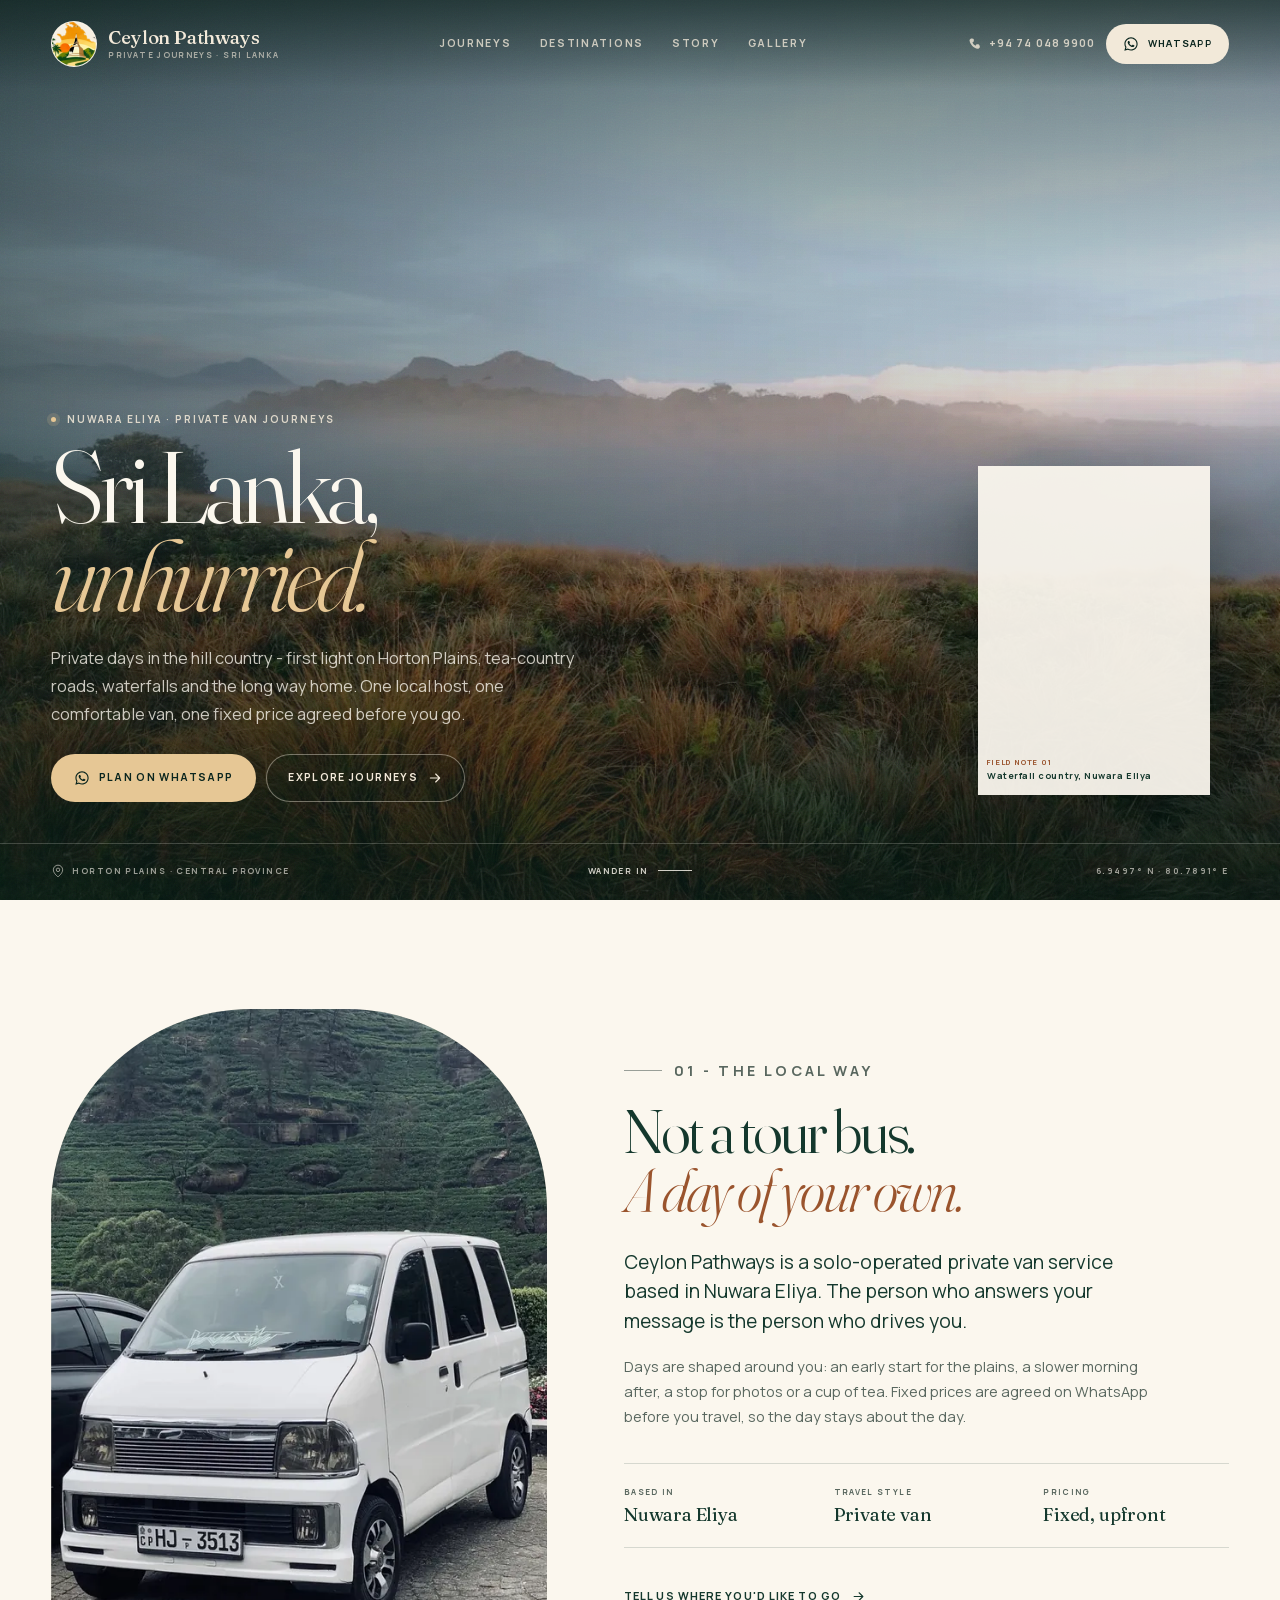
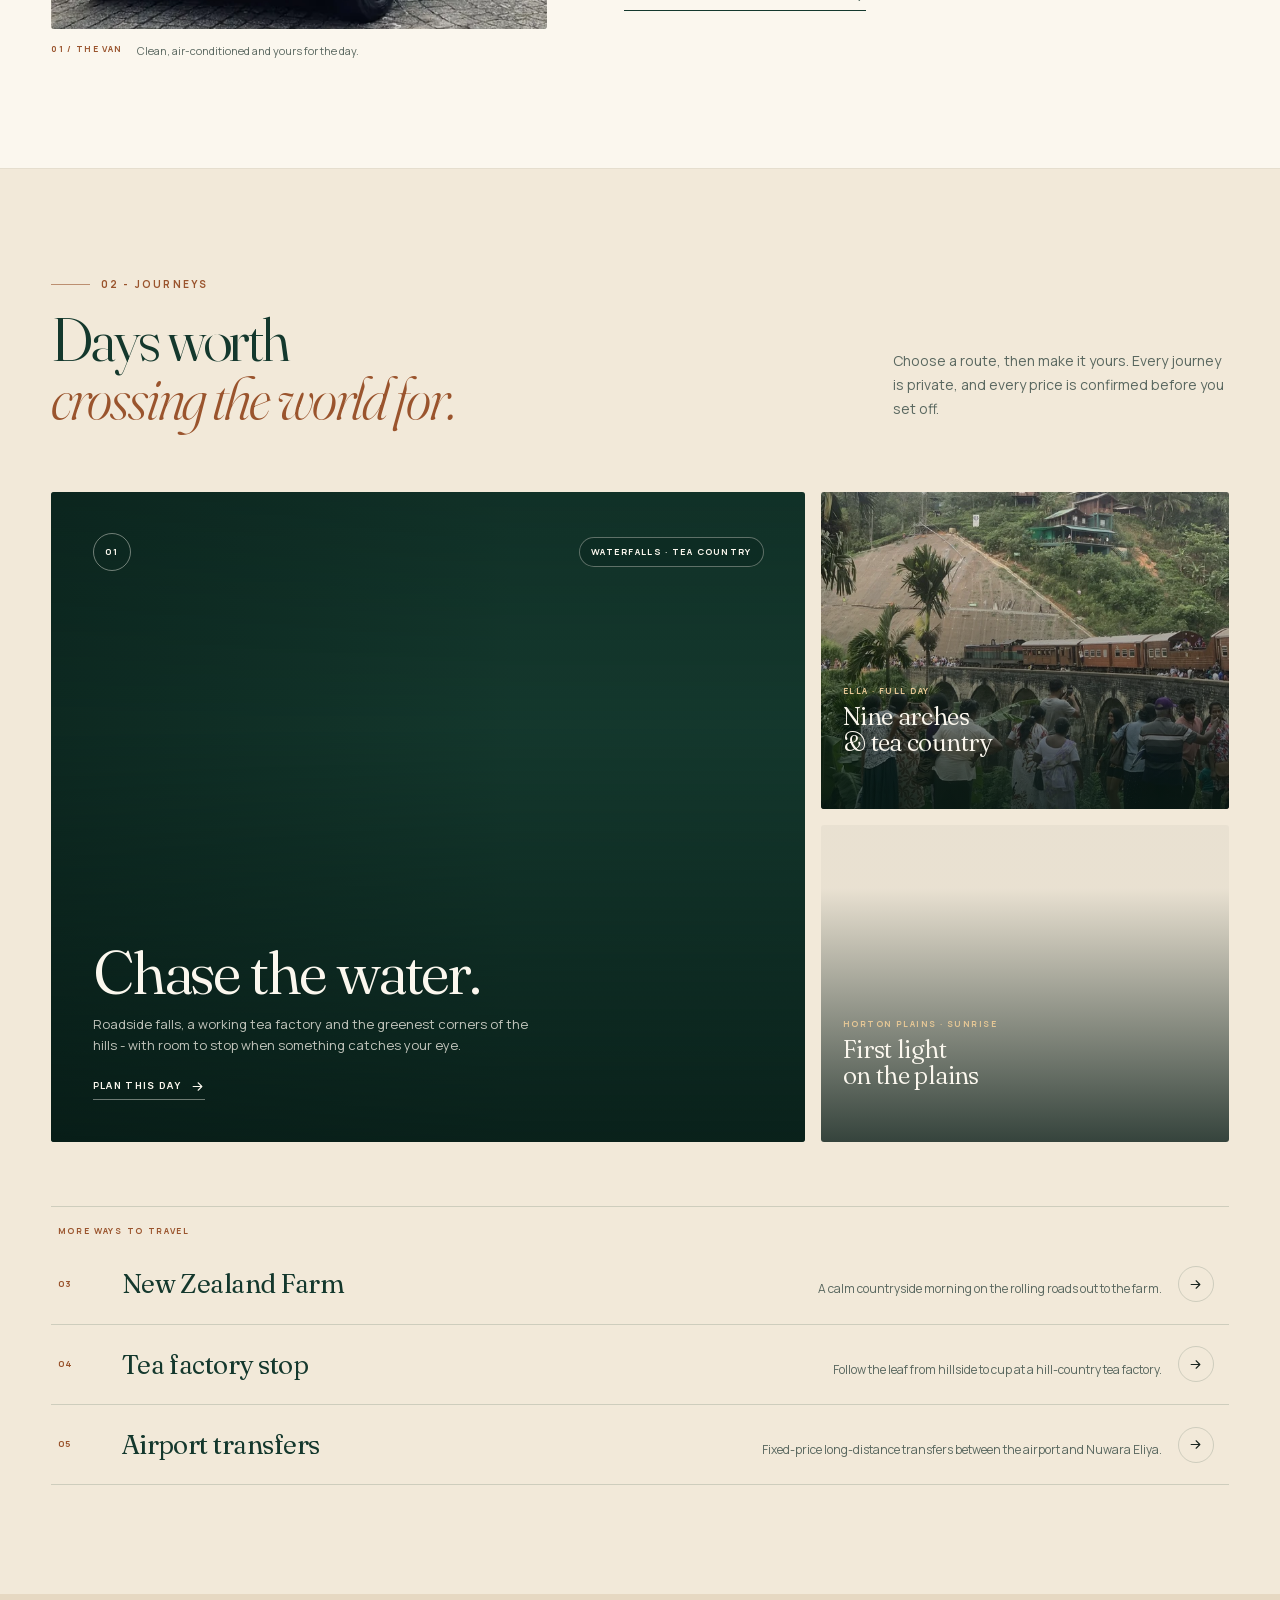
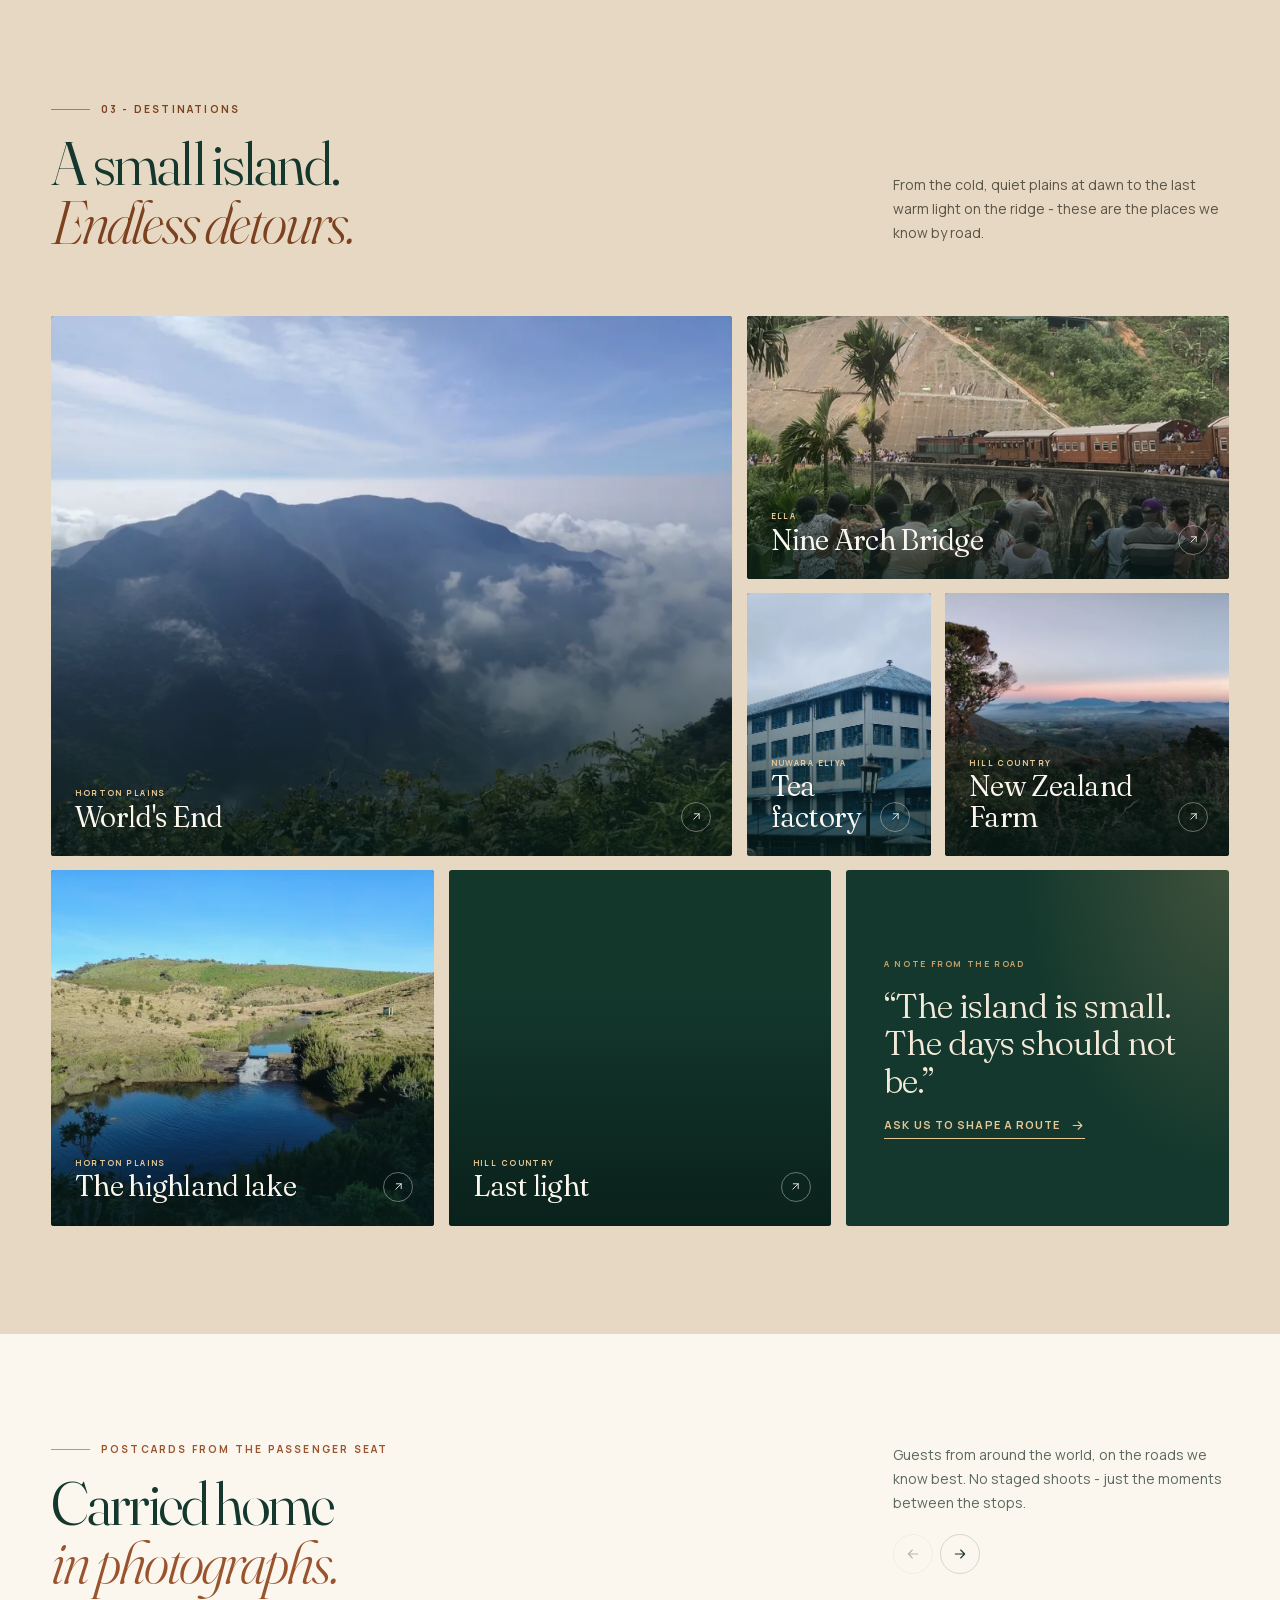
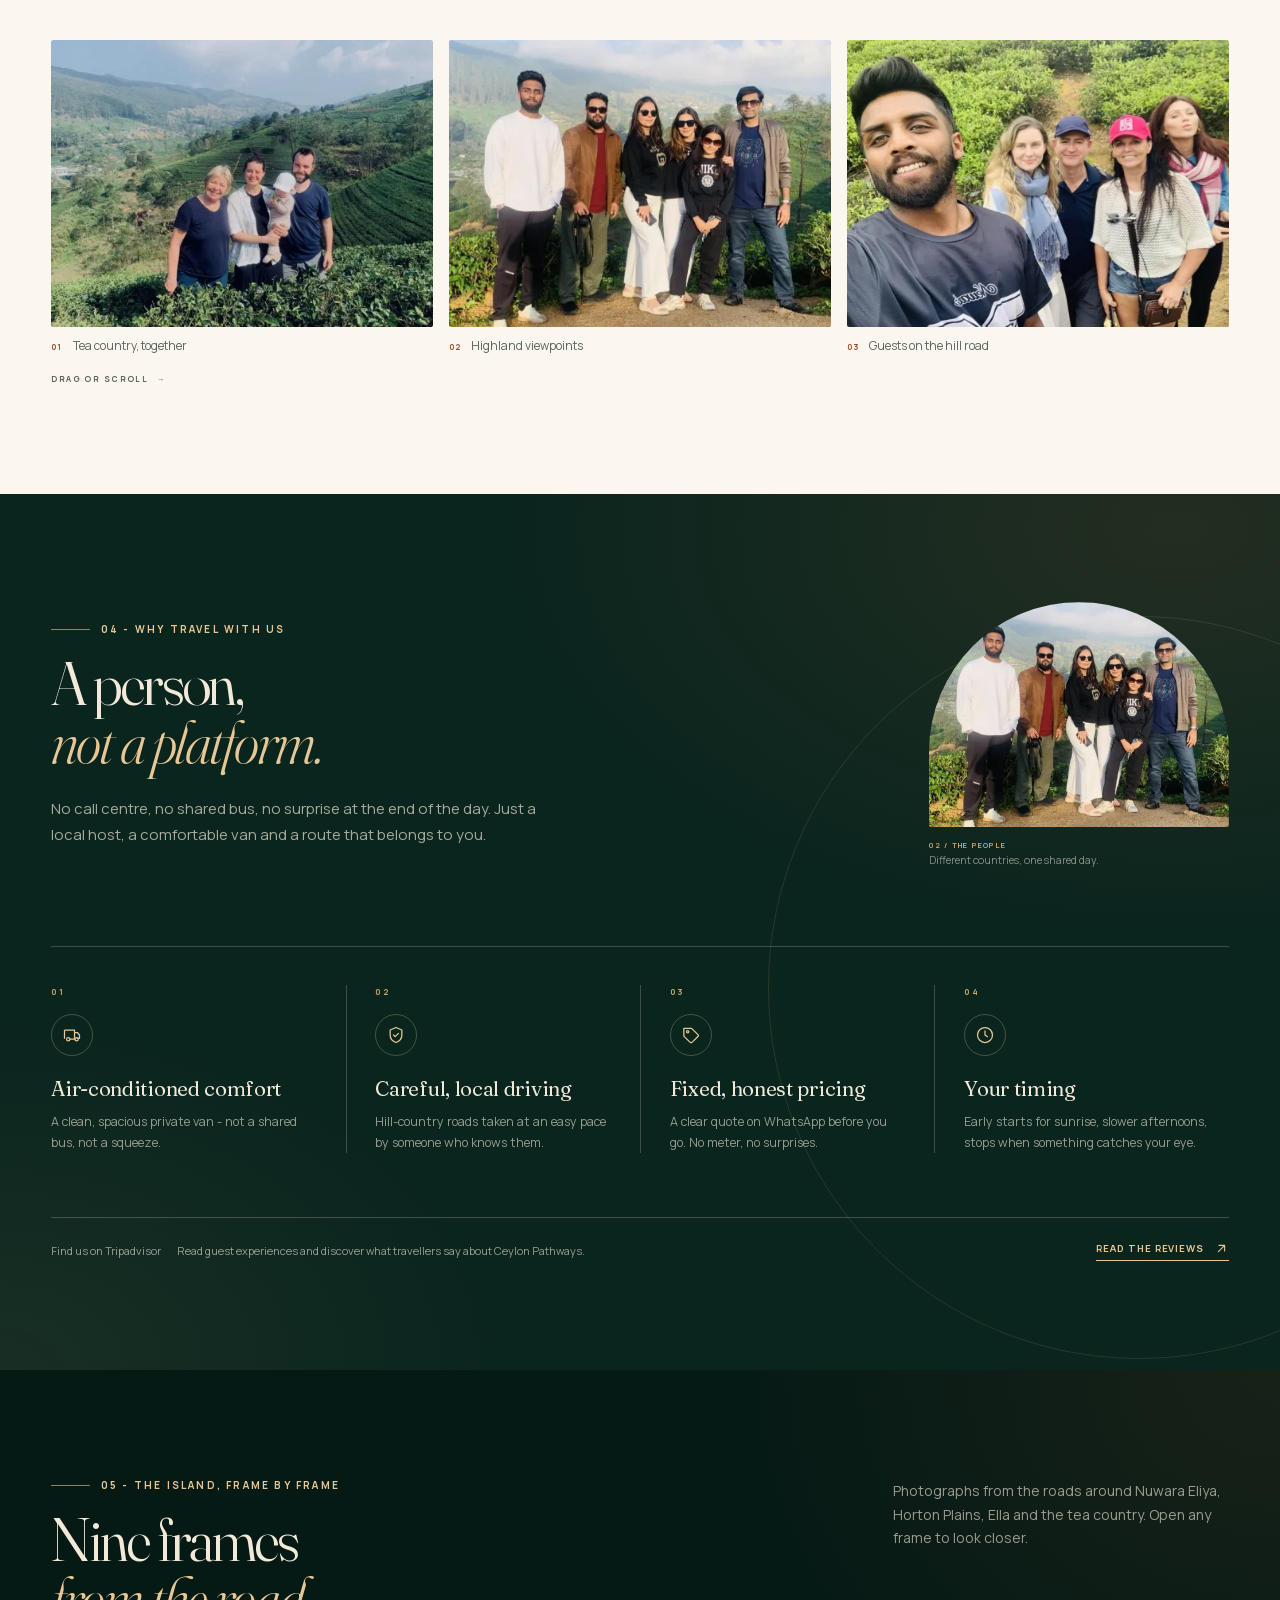
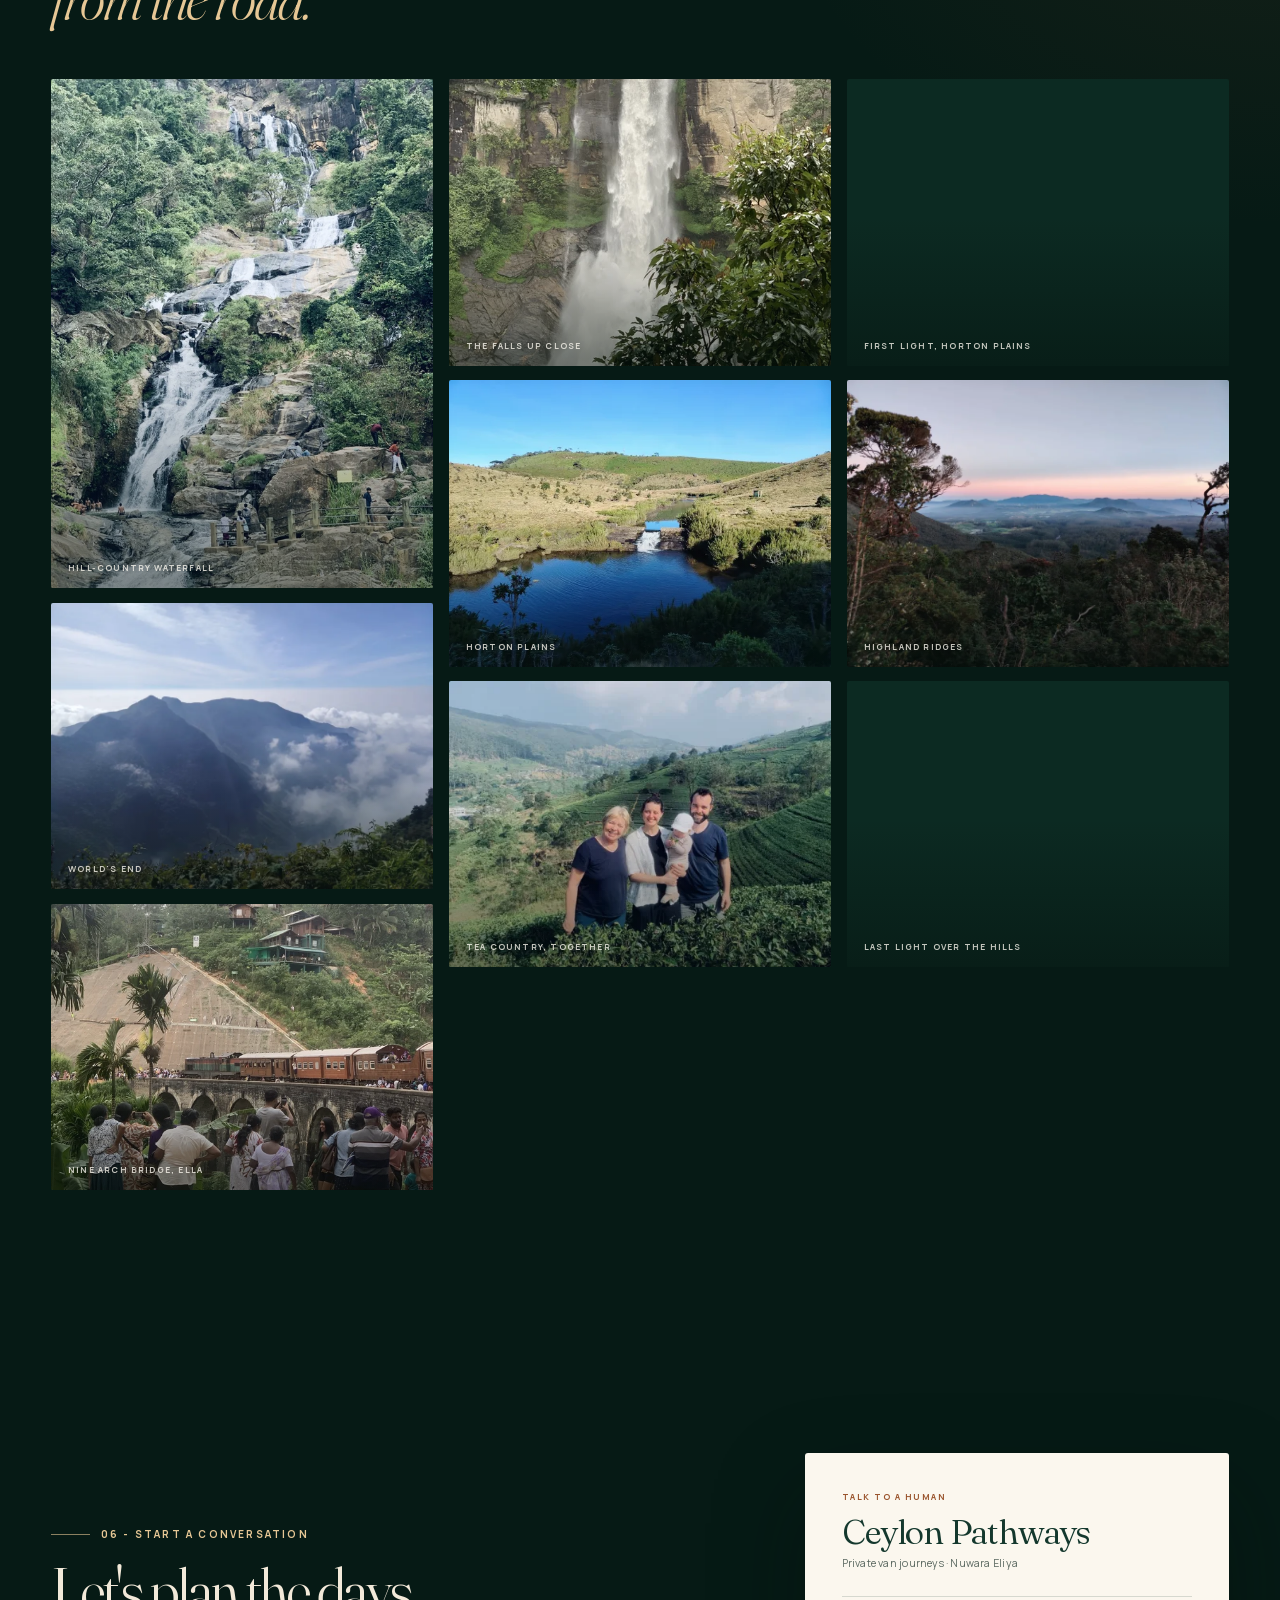
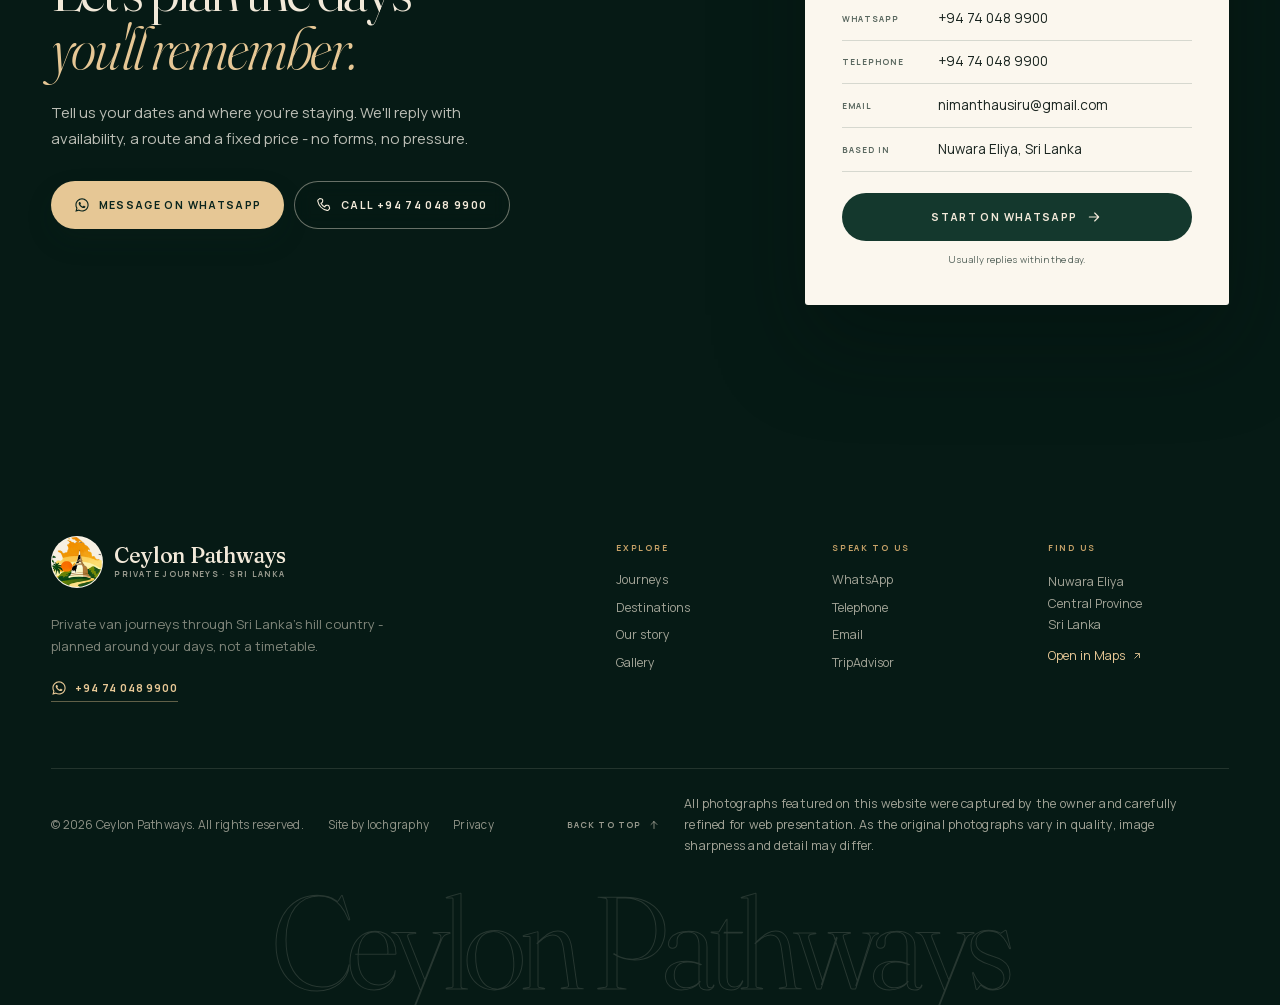
==== commit dd214fa1: "Production release: privacy policy, SEO, accessibility and performance improvements Generated with C" ====
--- a/index.html
+++ b/index.html
@@ -5,24 +5,26 @@
   <meta name="viewport" content="width=device-width, initial-scale=1" />
   <meta name="theme-color" content="#0A251E" />
 
-  <title>Ceylon Pathways — Private Journeys Through Sri Lanka's Hill Country</title>
+  <title>Ceylon Pathways - Private Journeys Through Sri Lanka's Hill Country</title>
   <meta name="description" content="Private van journeys from Nuwara Eliya to Horton Plains, World's End, Ella and the tea country beyond. One local host, a comfortable van and a fixed price agreed before you go." />
 
-  <link rel="canonical" href="./" />
-
-  <meta property="og:title" content="Ceylon Pathways — Private Journeys Through Sri Lanka's Hill Country" />
+  <link rel="canonical" href="https://ceylon-pathways.vercel.app/" />
+
+  <meta property="og:title" content="Ceylon Pathways - Private Journeys Through Sri Lanka's Hill Country" />
   <meta property="og:description" content="Private van journeys from Nuwara Eliya to Horton Plains, World's End, Ella and the tea country beyond." />
   <meta property="og:type" content="website" />
-  <meta property="og:url" content="./" />
-  <meta property="og:image" content="assets/img/og-cover.jpg" />
+  <meta property="og:site_name" content="Ceylon Pathways" />
+  <meta property="og:locale" content="en_LK" />
+  <meta property="og:url" content="https://ceylon-pathways.vercel.app/" />
+  <meta property="og:image" content="https://ceylon-pathways.vercel.app/assets/img/og-cover.jpg" />
   <meta property="og:image:width" content="1200" />
   <meta property="og:image:height" content="630" />
   <meta property="og:image:alt" content="Sunrise mist over the highlands of Horton Plains, Sri Lanka" />
 
   <meta name="twitter:card" content="summary_large_image" />
-  <meta name="twitter:title" content="Ceylon Pathways — Private Journeys Through Sri Lanka" />
+  <meta name="twitter:title" content="Ceylon Pathways - Private Journeys Through Sri Lanka" />
   <meta name="twitter:description" content="Private van journeys from Nuwara Eliya to Horton Plains, World's End, Ella and beyond." />
-  <meta name="twitter:image" content="assets/img/og-cover.jpg" />
+  <meta name="twitter:image" content="https://ceylon-pathways.vercel.app/assets/img/og-cover.jpg" />
 
   <link rel="icon" href="assets/img/mark-96.png" type="image/png" />
   <link rel="apple-touch-icon" href="assets/img/mark-180.png" />
@@ -30,7 +32,6 @@
   <link rel="preload" href="assets/fonts/fraunces-normal.woff2" as="font" type="font/woff2" crossorigin />
   <link rel="preload" href="assets/fonts/fraunces-italic.woff2" as="font" type="font/woff2" crossorigin />
   <link rel="preload" href="assets/fonts/manrope-normal.woff2" as="font" type="font/woff2" crossorigin />
-  <link rel="preload" as="image" href="assets/img/hero-horton-1200.webp" imagesrcset="assets/img/hero-horton-800.webp 800w, assets/img/hero-horton-1200.webp 1200w" imagesizes="100vw" fetchpriority="high" />
 
   <link rel="stylesheet" href="style.css" />
   <script>document.documentElement.classList.add('js');</script>
@@ -39,6 +40,7 @@
   {
     "@context": "https://schema.org",
     "@type": "LocalBusiness",
+    "@id": "https://ceylon-pathways.vercel.app/#business",
     "name": "Ceylon Pathways",
     "description": "Private van tours and fixed-price sightseeing experiences in Nuwara Eliya and across Sri Lanka's hill country.",
     "areaServed": "Sri Lanka",
@@ -49,17 +51,28 @@
     },
     "telephone": "+94 74 048 9900",
     "email": "nimanthausiru@gmail.com",
-    "url": "./"
+    "url": "https://ceylon-pathways.vercel.app/",
+    "image": "https://ceylon-pathways.vercel.app/assets/img/og-cover.jpg",
+    "sameAs": [
+      "https://www.tripadvisor.com/Attraction_Review-g608524-d34197130-Reviews-Ceylon_Pathways-Nuwara_Eliya_Central_Province.html"
+    ]
   }
   </script>
 </head>
 
 <body>
+  <div class="loader" aria-label="Loading Ceylon Pathways" role="status" hidden>
+      <div class="loader__inner" aria-hidden="true">
+        <img class="loader__logo" src="assets/img/mark-96.png" alt="Ceylon Pathways" width="64" height="64" />
+        <p class="loader__title">Preparing your journey…</p>
+        <div class="loader__line"></div>
+      </div>
+    </div>
   <a class="skip-link" href="#main">Skip to content</a>
 
   <header class="site-header" id="site-header" data-header>
     <div class="shell header__inner">
-      <a class="brand" href="#top" aria-label="Ceylon Pathways — back to top">
+      <a class="brand" href="#top" aria-label="Ceylon Pathways - back to top">
         <span class="brand__mark"><img src="assets/img/mark-96.png" alt="" width="96" height="96" /></span>
         <span class="brand__words">
           <span class="brand__name">Ceylon Pathways</span>
@@ -131,7 +144,7 @@
             <span class="hero__line"><span>Sri Lanka,</span></span>
             <span class="hero__line"><span><em>unhurried.</em></span></span>
           </h1>
-          <p class="hero__lede">Private days in the hill country — first light on Horton Plains, tea-country roads, waterfalls and the long way home. One local host, one comfortable van, one fixed price agreed before you go.</p>
+          <p class="hero__lede">Private days in the hill country - first light on Horton Plains, tea-country roads, waterfalls and the long way home. One local host, one comfortable van, one fixed price agreed before you go.</p>
           <div class="hero__actions">
             <a class="btn btn--gold" href="https://wa.me/94740489900" target="_blank" rel="noopener noreferrer">
               <svg class="icon-wa" viewBox="0 0 24 24" aria-hidden="true"><path d="M12.04 2C6.58 2 2.13 6.45 2.13 11.91c0 1.75.46 3.45 1.32 4.95L2 22l5.25-1.38a9.9 9.9 0 0 0 4.79 1.22h.01c5.46 0 9.91-4.45 9.91-9.91S17.5 2 12.04 2zm0 18.15c-1.48 0-2.93-.4-4.2-1.15l-.3-.18-3.12.82.83-3.04-.2-.31a8.2 8.2 0 0 1-1.26-4.38c0-4.54 3.7-8.24 8.25-8.24 2.2 0 4.27.86 5.83 2.42a8.18 8.18 0 0 1 2.42 5.83c0 4.54-3.7 8.23-8.25 8.23zm4.52-6.16c-.25-.12-1.47-.72-1.69-.81-.23-.08-.39-.12-.56.12-.17.25-.64.81-.79.97-.14.17-.29.19-.54.06-.25-.12-1.05-.39-2-1.23-.74-.66-1.23-1.47-1.38-1.72-.14-.25-.02-.38.11-.51.11-.11.25-.29.37-.43.12-.14.17-.25.25-.41.08-.17.04-.31-.02-.43-.06-.12-.56-1.34-.76-1.84-.2-.48-.4-.42-.56-.43h-.48c-.17 0-.43.06-.66.31-.23.25-.86.85-.86 2.07 0 1.22.89 2.4 1.01 2.56.12.17 1.75 2.67 4.23 3.74.59.26 1.05.41 1.41.52.59.19 1.13.16 1.56.1.48-.07 1.47-.6 1.68-1.18.21-.58.21-1.07.14-1.18-.06-.1-.23-.17-.48-.29z"/></svg>
@@ -146,8 +159,8 @@
 
         <figure class="hero__postcard">
           <img src="assets/img/waterfall-2-900.webp"
-               srcset="assets/img/waterfall-2-900.webp 900w, assets/img/waterfall-2-1400.webp 1400w"
-               sizes="240px" width="900" height="675"
+               srcset="assets/img/waterfall-2-540.webp 540w, assets/img/waterfall-2-900.webp 900w"
+               sizes="240px" width="900" height="1200"
                alt="A waterfall pouring down a mossy rock face in Sri Lanka's hill country"
                loading="lazy" decoding="async" />
           <figcaption><span>Field note 01</span>Waterfall country, Nuwara Eliya</figcaption>
@@ -169,18 +182,21 @@
       <div class="shell story__grid">
         <figure class="story__media media-reveal" data-reveal="media">
           <div class="story__media-frame">
-            <img src="assets/img/van-1100.webp"
-                 srcset="assets/img/van-700.webp 700w, assets/img/van-1100.webp 1100w"
-                 sizes="(min-width: 1100px) 38vw, (min-width: 720px) 50vw, 92vw"
-                 width="1100" height="1677"
-                 alt="The white Ceylon Pathways private van parked below terraced tea fields in Nuwara Eliya"
-                 loading="lazy" decoding="async" />
+            <picture>
+              <source type="image/webp"
+                      srcset="assets/img/myvan-600.webp 600w, assets/img/myvan-1000.webp 1000w"
+                      sizes="(min-width: 900px) 506px, 92vw" />
+              <img src="myvan.jpg"
+                   width="1200" height="1475"
+                   alt="The white Ceylon Pathways private van parked below terraced tea fields in Nuwara Eliya"
+                   loading="lazy" decoding="async" />
+            </picture>
           </div>
           <figcaption class="media-caption"><span>01 / The van</span>Clean, air-conditioned and yours for the day.</figcaption>
         </figure>
 
         <div class="story__copy">
-          <p class="eyebrow" data-reveal><span class="eyebrow__line"></span>01 — The local way</p>
+          <p class="eyebrow" data-reveal><span class="eyebrow__line"></span>01 - The local way</p>
           <h2 class="display" id="story-title" data-reveal>Not a tour bus.<br /><em>A day of your own.</em></h2>
           <p class="story__lead" data-reveal>Ceylon Pathways is a solo-operated private van service based in Nuwara Eliya. The person who answers your message is the person who drives you.</p>
           <p data-reveal>Days are shaped around you: an early start for the plains, a slower morning after, a stop for photos or a cup of tea. Fixed prices are agreed on WhatsApp before you travel, so the day stays about the day.</p>
@@ -201,7 +217,7 @@
       <div class="shell">
         <header class="section-head">
           <div>
-            <p class="eyebrow" data-reveal><span class="eyebrow__line"></span>02 — Journeys</p>
+            <p class="eyebrow" data-reveal><span class="eyebrow__line"></span>02 - Journeys</p>
             <h2 class="display" id="journeys-title" data-reveal>Days worth<br /><em>crossing the world for.</em></h2>
           </div>
           <p class="section-head__note" data-reveal>Choose a route, then make it yours. Every journey is private, and every price is confirmed before you set off.</p>
@@ -210,10 +226,10 @@
         <div class="journey-grid">
           <a class="journey-feature" href="https://wa.me/94740489900" target="_blank" rel="noopener noreferrer" data-reveal>
             <div class="journey-feature__media">
-              <img src="assets/img/waterfall-2-1400.webp"
-                   srcset="assets/img/waterfall-2-900.webp 900w, assets/img/waterfall-2-1400.webp 1400w, assets/img/waterfall-2-2000.webp 2000w"
+              <img src="assets/img/waterfall-2-900.webp"
+                   srcset="assets/img/waterfall-2-900.webp 900w, assets/img/waterfall-2-540.webp 540w"
                    sizes="(min-width: 1100px) 60vw, 92vw"
-                   width="1400" height="1050"
+                   width="900" height="1200"
                    alt="A tall waterfall framed by jungle in Sri Lanka's hill country"
                    loading="lazy" decoding="async" />
             </div>
@@ -223,7 +239,7 @@
             </div>
             <div class="journey-feature__body">
               <h3>Chase the water.</h3>
-              <p>Roadside falls, a working tea factory and the greenest corners of the hills — with room to stop when something catches your eye.</p>
+              <p>Roadside falls, a working tea factory and the greenest corners of the hills - with room to stop when something catches your eye.</p>
               <span class="card-cta">Plan this day
                 <svg viewBox="0 0 24 24" aria-hidden="true"><path d="M5 12h13M13 6l6 6-6 6"/></svg>
               </span>
@@ -234,7 +250,7 @@
             <a class="journey-card" href="https://wa.me/94740489900" target="_blank" rel="noopener noreferrer" data-reveal style="--d:.08s">
               <div class="journey-card__media">
                 <img class="img-ninearch" src="assets/img/ninearch-900.webp"
-                     srcset="assets/img/ninearch-900.webp 900w, assets/img/ninearch-1200.webp 1200w"
+                     srcset="assets/img/ninearch-900.webp 900w, assets/img/ninearch-600.webp 600w"
                      sizes="(min-width: 1100px) 30vw, (min-width: 720px) 45vw, 92vw"
                      width="900" height="1200"
                      alt="A train crossing the stone arches of Nine Arch Bridge near Ella"
@@ -304,10 +320,10 @@
       <div class="shell">
         <header class="section-head section-head--tight">
           <div>
-            <p class="eyebrow" data-reveal><span class="eyebrow__line"></span>03 — Destinations</p>
+            <p class="eyebrow" data-reveal><span class="eyebrow__line"></span>03 - Destinations</p>
             <h2 class="display" id="destinations-title" data-reveal>A small island.<br /><em>Endless detours.</em></h2>
           </div>
-          <p class="section-head__note" data-reveal>From the cold, quiet plains at dawn to the last warm light on the ridge — these are the places we know by road.</p>
+          <p class="section-head__note" data-reveal>From the cold, quiet plains at dawn to the last warm light on the ridge - these are the places we know by road.</p>
         </header>
 
         <div class="dest-grid">
@@ -330,7 +346,7 @@
           <a class="dest dest--ninearch" href="https://wa.me/94740489900" target="_blank" rel="noopener noreferrer" data-reveal style="--d:.06s">
             <div class="dest__media">
               <img class="img-ninearch" src="assets/img/ninearch-900.webp"
-                   srcset="assets/img/ninearch-900.webp 900w, assets/img/ninearch-1200.webp 1200w"
+                   srcset="assets/img/ninearch-900.webp 900w, assets/img/ninearch-600.webp 600w"
                    sizes="(min-width: 1100px) 38vw, 92vw"
                    width="900" height="1200"
                    alt="A train crossing the stone arches of Nine Arch Bridge near Ella"
@@ -427,7 +443,7 @@
             <h2 class="display" id="guests-title" data-reveal>Carried home<br /><em>in photographs.</em></h2>
           </div>
           <div class="guests__intro" data-reveal>
-            <p>Guests from around the world, on the roads we know best. No staged shoots — just the moments between the stops.</p>
+            <p>Guests from around the world, on the roads we know best. No staged shoots - just the moments between the stops.</p>
             <div class="rail-controls">
               <button type="button" class="rail-btn" aria-label="Previous photographs" data-rail-prev>
                 <svg viewBox="0 0 24 24" aria-hidden="true"><path d="M19 12H6M11 6l-6 6 6 6"/></svg>
@@ -474,18 +490,18 @@
       <div class="shell">
         <div class="why__top">
           <div class="why__intro">
-            <p class="eyebrow eyebrow--light" data-reveal><span class="eyebrow__line"></span>04 — Why travel with us</p>
+            <p class="eyebrow eyebrow--light" data-reveal><span class="eyebrow__line"></span>04 - Why travel with us</p>
             <h2 class="display display--light" id="why-title" data-reveal>A person,<br /><em>not a platform.</em></h2>
             <p class="why__lede" data-reveal>No call centre, no shared bus, no surprise at the end of the day. Just a local host, a comfortable van and a route that belongs to you.</p>
           </div>
           <figure class="why__media media-reveal" data-reveal="media">
             <img class="why__guest" src="assets/img/guest-2-800.webp"
                  srcset="assets/img/guest-2-480.webp 480w, assets/img/guest-2-800.webp 800w"
-                 sizes="(min-width: 1100px) 30vw, 92vw"
+                 sizes="(min-width: 900px) 300px, (min-width: 720px) 46vw, 88vw"
                  width="800" height="654"
-                 alt="A group of guests together at a highland viewpoint above the valley"
+                 alt="A group of guests standing at a highland viewpoint above a valley"
                  loading="lazy" decoding="async" />
-            <figcaption><span>Guests on the road</span>Different countries, one shared day.</figcaption>
+            <figcaption><span>02 / The people</span>Different countries, one shared day.</figcaption>
           </figure>
         </div>
 
@@ -494,7 +510,7 @@
             <span class="why__num">01</span>
             <span class="why__icon" aria-hidden="true"><svg viewBox="0 0 24 24"><path d="M3 16V7a1 1 0 0 1 1-1h11v10"/><path d="M15 9h3.5l2.5 3v4h-2.5"/><circle cx="7.5" cy="17" r="2"/><circle cx="17.5" cy="17" r="2"/><path d="M9.5 17h6"/></svg></span>
             <h3>Air-conditioned comfort</h3>
-            <p>A clean, spacious private van — not a shared bus, not a squeeze.</p>
+            <p>A clean, spacious private van - not a shared bus, not a squeeze.</p>
           </li>
           <li data-reveal style="--d:.07s">
             <span class="why__num">02</span>
@@ -517,14 +533,8 @@
         </ul>
 
         <div class="why__reviews" data-reveal>
-          <div class="why__stars" aria-hidden="true">
-            <svg viewBox="0 0 20 20"><path d="m10 1 2.6 6.2 6.9.4-5.3 4.4 1.6 6.8L10 15.4 4.2 18.8l1.6-6.8L.5 7.6l6.9-.4z"/></svg>
-            <svg viewBox="0 0 20 20"><path d="m10 1 2.6 6.2 6.9.4-5.3 4.4 1.6 6.8L10 15.4 4.2 18.8l1.6-6.8L.5 7.6l6.9-.4z"/></svg>
-            <svg viewBox="0 0 20 20"><path d="m10 1 2.6 6.2 6.9.4-5.3 4.4 1.6 6.8L10 15.4 4.2 18.8l1.6-6.8L.5 7.6l6.9-.4z"/></svg>
-            <svg viewBox="0 0 20 20"><path d="m10 1 2.6 6.2 6.9.4-5.3 4.4 1.6 6.8L10 15.4 4.2 18.8l1.6-6.8L.5 7.6l6.9-.4z"/></svg>
-            <svg viewBox="0 0 20 20"><path d="m10 1 2.6 6.2 6.9.4-5.3 4.4 1.6 6.8L10 15.4 4.2 18.8l1.6-6.8L.5 7.6l6.9-.4z"/></svg>
-          </div>
-          <p>Rated five stars by guests on TripAdvisor</p>
+          <p>Find us on Tripadvisor</p>
+          <p>Read guest experiences and discover what travellers say about Ceylon Pathways.</p>
           <a class="text-link text-link--light" href="https://www.tripadvisor.com/Attraction_Review-g608524-d34197130-Reviews-Ceylon_Pathways-Nuwara_Eliya_Central_Province.html" target="_blank" rel="noopener noreferrer">Read the reviews
             <svg viewBox="0 0 24 24" aria-hidden="true"><path d="M7 17 17 7M8 7h9v9"/></svg>
           </a>
@@ -537,7 +547,7 @@
       <div class="shell">
         <header class="section-head section-head--stack">
           <div>
-            <p class="eyebrow eyebrow--light" data-reveal><span class="eyebrow__line"></span>05 — The island, frame by frame</p>
+            <p class="eyebrow eyebrow--light" data-reveal><span class="eyebrow__line"></span>05 - The island, frame by frame</p>
             <h2 class="display display--light" id="gallery-title" data-reveal>Nine frames<br /><em>from the road.</em></h2>
           </div>
           <p class="section-head__note section-head__note--light" data-reveal>Photographs from the roads around Nuwara Eliya, Horton Plains, Ella and the tea country. Open any frame to look closer.</p>
@@ -545,7 +555,7 @@
 
         <div class="gallery-masonry" data-gallery>
           <button class="gallery-item gallery-item--tall" type="button" data-full="assets/img/waterfall-1100.webp" data-caption="Hill-country waterfall" aria-label="View larger: Hill-country waterfall">
-            <img src="assets/img/waterfall-700.webp" srcset="assets/img/waterfall-700.webp 700w, assets/img/waterfall-1100.webp 1100w" sizes="(min-width: 900px) 31vw, 46vw" width="700" height="933" alt="A narrow waterfall tumbling over stepped rock into a pool" loading="lazy" decoding="async" />
+            <img src="assets/img/waterfall-700.webp" srcset="assets/img/waterfall-700.webp 540w, assets/img/waterfall-1100.webp 900w" sizes="(min-width: 900px) 31vw, 46vw" width="540" height="720" alt="A narrow waterfall tumbling over stepped rock into a pool" loading="lazy" decoding="async" />
             <span class="gallery-item__shade" aria-hidden="true"></span>
             <span class="gallery-item__cap">Hill-country waterfall</span>
             <span class="gallery-item__zoom" aria-hidden="true"><svg viewBox="0 0 24 24"><circle cx="11" cy="11" r="7"/><path d="m16 16 4.5 4.5M11 8v6M8 11h6"/></svg></span>
@@ -558,15 +568,15 @@
             <span class="gallery-item__zoom" aria-hidden="true"><svg viewBox="0 0 24 24"><circle cx="11" cy="11" r="7"/><path d="m16 16 4.5 4.5M11 8v6M8 11h6"/></svg></span>
           </button>
 
-          <button class="gallery-item" type="button" data-full="assets/img/ninearch-1200.webp" data-caption="Nine Arch Bridge, Ella" aria-label="View larger: Nine Arch Bridge, Ella">
-            <img class="img-ninearch" src="assets/img/ninearch-900.webp" srcset="assets/img/ninearch-900.webp 900w, assets/img/ninearch-1200.webp 1200w" sizes="(min-width: 900px) 31vw, 46vw" width="900" height="1200" alt="A train crossing Nine Arch Bridge amid dense green jungle" loading="lazy" decoding="async" />
+          <button class="gallery-item" type="button" data-full="assets/img/ninearch-900.webp" data-caption="Nine Arch Bridge, Ella" aria-label="View larger: Nine Arch Bridge, Ella">
+            <img class="img-ninearch" src="assets/img/ninearch-900.webp" srcset="assets/img/ninearch-900.webp 900w, assets/img/ninearch-600.webp 600w" sizes="(min-width: 900px) 31vw, 46vw" width="900" height="1200" alt="A train crossing Nine Arch Bridge amid dense green jungle" loading="lazy" decoding="async" />
             <span class="gallery-item__shade" aria-hidden="true"></span>
             <span class="gallery-item__cap">Nine Arch Bridge, Ella</span>
             <span class="gallery-item__zoom" aria-hidden="true"><svg viewBox="0 0 24 24"><circle cx="11" cy="11" r="7"/><path d="m16 16 4.5 4.5M11 8v6M8 11h6"/></svg></span>
           </button>
 
-          <button class="gallery-item" type="button" data-full="assets/img/waterfall-2-1400.webp" data-caption="The falls up close" aria-label="View larger: The falls up close">
-            <img src="assets/img/waterfall-2-900.webp" srcset="assets/img/waterfall-2-900.webp 900w, assets/img/waterfall-2-1400.webp 1400w" sizes="(min-width: 900px) 31vw, 46vw" width="1400" height="1050" alt="A powerful waterfall framed by wet jungle foliage" loading="lazy" decoding="async" />
+          <button class="gallery-item" type="button" data-full="assets/img/waterfall-2-900.webp" data-caption="The falls up close" aria-label="View larger: The falls up close">
+            <img src="assets/img/waterfall-2-900.webp" srcset="assets/img/waterfall-2-900.webp 900w, assets/img/waterfall-2-540.webp 540w" sizes="(min-width: 900px) 31vw, 46vw" width="900" height="1200" alt="A powerful waterfall framed by wet jungle foliage" loading="lazy" decoding="async" />
             <span class="gallery-item__shade" aria-hidden="true"></span>
             <span class="gallery-item__cap">The falls up close</span>
             <span class="gallery-item__zoom" aria-hidden="true"><svg viewBox="0 0 24 24"><circle cx="11" cy="11" r="7"/><path d="m16 16 4.5 4.5M11 8v6M8 11h6"/></svg></span>
@@ -618,9 +628,9 @@
       <div class="contact__veil" aria-hidden="true"></div>
       <div class="shell contact__inner">
         <div class="contact__copy">
-          <p class="eyebrow eyebrow--light" data-reveal><span class="eyebrow__line"></span>06 — Start a conversation</p>
+          <p class="eyebrow eyebrow--light" data-reveal><span class="eyebrow__line"></span>06 - Start a conversation</p>
           <h2 class="display display--light" id="contact-title" data-reveal>Let's plan the days<br /><em>you'll remember.</em></h2>
-          <p class="contact__lede" data-reveal>Tell us your dates and where you're staying. We'll reply with availability, a route and a fixed price — no forms, no pressure.</p>
+          <p class="contact__lede" data-reveal>Tell us your dates and where you're staying. We'll reply with availability, a route and a fixed price - no forms, no pressure.</p>
           <div class="contact__actions" data-reveal>
             <a class="btn btn--gold" href="https://wa.me/94740489900" target="_blank" rel="noopener noreferrer">
               <svg class="icon-wa" viewBox="0 0 24 24" aria-hidden="true"><path d="M12.04 2C6.58 2 2.13 6.45 2.13 11.91c0 1.75.46 3.45 1.32 4.95L2 22l5.25-1.38a9.9 9.9 0 0 0 4.79 1.22h.01c5.46 0 9.91-4.45 9.91-9.91S17.5 2 12.04 2zm0 18.15c-1.48 0-2.93-.4-4.2-1.15l-.3-.18-3.12.82.83-3.04-.2-.31a8.2 8.2 0 0 1-1.26-4.38c0-4.54 3.7-8.24 8.25-8.24 2.2 0 4.27.86 5.83 2.42a8.18 8.18 0 0 1 2.42 5.83c0 4.54-3.7 8.23-8.25 8.23zm4.52-6.16c-.25-.12-1.47-.72-1.69-.81-.23-.08-.39-.12-.56.12-.17.25-.64.81-.79.97-.14.17-.29.19-.54.06-.25-.12-1.05-.39-2-1.23-.74-.66-1.23-1.47-1.38-1.72-.14-.25-.02-.38.11-.51.11-.11.25-.29.37-.43.12-.14.17-.25.25-.41.08-.17.04-.31-.02-.43-.06-.12-.56-1.34-.76-1.84-.2-.48-.4-.42-.56-.43h-.48c-.17 0-.43.06-.66.31-.23.25-.86.85-.86 2.07 0 1.22.89 2.4 1.01 2.56.12.17 1.75 2.67 4.23 3.74.59.26 1.05.41 1.41.52.59.19 1.13.16 1.56.1.48-.07 1.47-.6 1.68-1.18.21-.58.21-1.07.14-1.18-.06-.1-.23-.17-.48-.29z"/></svg>
@@ -671,14 +681,14 @@
     <div class="shell">
       <div class="footer__top">
         <div class="footer__brand">
-          <a class="brand brand--footer" href="#top" aria-label="Ceylon Pathways — back to top">
+          <a class="brand brand--footer" href="#top" aria-label="Ceylon Pathways - back to top">
             <span class="brand__mark"><img src="assets/img/mark-96.png" alt="" width="96" height="96" /></span>
             <span class="brand__words">
               <span class="brand__name">Ceylon Pathways</span>
               <span class="brand__sub">Private journeys · Sri Lanka</span>
             </span>
           </a>
-          <p>Private van journeys through Sri Lanka's hill country — planned around your days, not a timetable.</p>
+          <p>Private van journeys through Sri Lanka's hill country - planned around your days, not a timetable.</p>
           <a class="footer__wa" href="https://wa.me/94740489900" target="_blank" rel="noopener noreferrer">
             <svg class="icon-wa" viewBox="0 0 24 24" aria-hidden="true"><path d="M12.04 2C6.58 2 2.13 6.45 2.13 11.91c0 1.75.46 3.45 1.32 4.95L2 22l5.25-1.38a9.9 9.9 0 0 0 4.79 1.22h.01c5.46 0 9.91-4.45 9.91-9.91S17.5 2 12.04 2zm0 18.15c-1.48 0-2.93-.4-4.2-1.15l-.3-.18-3.12.82.83-3.04-.2-.31a8.2 8.2 0 0 1-1.26-4.38c0-4.54 3.7-8.24 8.25-8.24 2.2 0 4.27.86 5.83 2.42a8.18 8.18 0 0 1 2.42 5.83c0 4.54-3.7 8.23-8.25 8.23zm4.52-6.16c-.25-.12-1.47-.72-1.69-.81-.23-.08-.39-.12-.56.12-.17.25-.64.81-.79.97-.14.17-.29.19-.54.06-.25-.12-1.05-.39-2-1.23-.74-.66-1.23-1.47-1.38-1.72-.14-.25-.02-.38.11-.51.11-.11.25-.29.37-.43.12-.14.17-.25.25-.41.08-.17.04-.31-.02-.43-.06-.12-.56-1.34-.76-1.84-.2-.48-.4-.42-.56-.43h-.48c-.17 0-.43.06-.66.31-.23.25-.86.85-.86 2.07 0 1.22.89 2.4 1.01 2.56.12.17 1.75 2.67 4.23 3.74.59.26 1.05.41 1.41.52.59.19 1.13.16 1.56.1.48-.07 1.47-.6 1.68-1.18.21-.58.21-1.07.14-1.18-.06-.1-.23-.17-.48-.29z"/></svg>
             +94 74 048 9900
@@ -711,8 +721,10 @@
       </div>
 
       <div class="footer__bottom">
+        <p class="footer__photography-note">All photographs featured on this website were captured by the owner and carefully refined for web presentation. As the original photographs vary in quality, image sharpness and detail may differ.</p>
         <p>© <span id="year">2026</span> Ceylon Pathways. All rights reserved.</p>
-        <p class="footer__credit">Site by <strong>lochgraphy</strong></p>
+        <p class="footer__credit">Site by <a href="https://lochgraphy.vercel.app/" target="_blank" rel="noopener noreferrer">lochgraphy</a></p>
+        <a class="footer__legal" href="privacy.html">Privacy</a>
         <a class="footer__top-link" href="#top">Back to top <svg viewBox="0 0 24 24" aria-hidden="true"><path d="M12 19V5M6 11l6-6 6 6"/></svg></a>
       </div>
     </div>
@@ -732,7 +744,7 @@
       <svg viewBox="0 0 24 24" aria-hidden="true"><path d="M19 12H6M11 6l-6 6 6 6"/></svg>
     </button>
     <figure class="lightbox__figure">
-      <img src="" alt="" data-lb-img />
+      <img alt="" data-lb-img />
       <figcaption><span data-lb-count>01 / 09</span><span data-lb-caption></span></figcaption>
     </figure>
     <button class="lightbox__nav lightbox__nav--next" type="button" aria-label="Next photograph" data-lb-next>
--- a/style.css
+++ b/style.css
@@ -1,5 +1,5 @@
 /* ============================================================
-   CEYLON PATHWAYS — Hill country, unhurried.
+   CEYLON PATHWAYS - Hill country, unhurried.
    Type: Fraunces (display) + Manrope (text), served locally.
    ============================================================ */
 
@@ -81,6 +81,57 @@
 body.lb-open { overflow: hidden; }
 
 h1, h2, h3, h4, p, figure, blockquote, dl, dd { margin: 0; }
+
+/* ==== Loader ==== */
+.loader {
+  position: fixed;
+  inset: 0;
+  background: var(--brand-ivory);
+  z-index: 9999;
+  display: flex;
+  align-items: center;
+  justify-content: center;
+  transition: opacity 0.5s ease, visibility 0.5s ease;
+  color: var(--brand-primary);
+}
+.loader[hidden] {
+  opacity: 0;
+  visibility: hidden;
+}
+.loader__inner {
+  display: flex;
+  flex-direction: column;
+  align-items: center;
+  gap: 1.5rem;
+  text-align: center;
+}
+.loader__logo {
+  width: 64px;
+  height: 64px;
+  filter: var(--gold);
+}
+.loader__title {
+  font-family: var(--serif);
+  font-size: clamp(2rem, 5vw, 3rem);
+  font-weight: 400;
+  letter-spacing: -0.02em;
+  margin: 0;
+}
+.loader__line {
+  width: 48px;
+  height: 2px;
+  background: var(--brand-primary);
+  animation: loaderLine 2s ease-in-out infinite;
+}
+@keyframes loaderLine {
+  0%, 100% { transform: translateX(-50%); }
+  50% { transform: translateX(0); }
+}
+@media (prefers-reduced-motion: reduce) {
+  .loader__line {
+    animation: none;
+  }
+}
 ul, ol { margin: 0; padding: 0; list-style: none; }
 img, svg { display: block; }
 img { max-width: 100%; height: auto; }
@@ -812,6 +863,7 @@
   aspect-ratio: 4 / 5;
   max-height: 620px;
 }
+.story__media-frame picture { display: block; height: 100%; }
 .story__media-frame img {
   width: 100%;
   height: 100%;
@@ -1433,17 +1485,18 @@
 .why__media {
   position: relative;
   z-index: 1;
-  width: min(66%, 270px);
+  width: min(100%, 320px);
   margin: 0;
   justify-self: start;
 }
 .why__media img {
   width: 100%;
-  aspect-ratio: 3 / 4;
+  height: auto;
+  aspect-ratio: 4 / 3;
   object-fit: cover;
-  object-position: 50% 38%;
   border-radius: 150px 150px 2px 2px;
 }
+.why__media .why__van { object-position: 50% 50%; }
 .why__media .why__guest { object-position: 50% 56%; }
 .why__media figcaption {
   margin-top: 0.8rem;
@@ -1526,7 +1579,7 @@
   .why__features { grid-template-columns: 1fr 1fr; gap: 2.4rem 2.2rem; }
 }
 @media (min-width: 900px) {
-  .why__top { grid-template-columns: minmax(0, 1fr) 270px; gap: 4rem; }
+  .why__top { grid-template-columns: minmax(0, 1fr) minmax(0, 300px); gap: 4rem; align-items: center; }
   .why__media { width: 100%; justify-self: end; }
   .why__lede { font-size: 15px; }
 }
@@ -1935,15 +1988,26 @@
   display: flex;
   flex-wrap: wrap;
   align-items: center;
-  gap: 0.7rem 1.5rem;
+  gap: 0.9rem 1.5rem;
   margin-top: clamp(2.5rem, 5vw, 4rem);
-  padding: 1.4rem 0;
+  padding: 1.6rem 0;
   border-top: 1px solid rgba(242, 233, 217, 0.12);
-  font-size: 9.5px;
-  letter-spacing: 0.03em;
-  color: rgba(242, 233, 217, 0.44);
-}
-.footer__credit strong { color: rgba(242, 233, 217, 0.66); font-weight: 600; }
+  font-size: 12px;
+  letter-spacing: 0.02em;
+  color: rgba(242, 233, 217, 0.58);
+}
+.footer__photography-note {
+  order: 1;
+  margin-right: auto;
+  max-width: 62ch;
+  font-size: 12.5px;
+  color: rgba(242, 233, 217, 0.66);
+  line-height: 1.65;
+}
+.footer__credit {
+  font-size: 11.5px;
+  color: rgba(242, 233, 217, 0.6);
+}
 .footer__top-link {
   display: inline-flex;
   align-items: center;
@@ -2121,6 +2185,72 @@
   }
 }
 
+/* ============================================================
+   LEGAL PAGE
+   ============================================================ */
+
+.legal-page { background: var(--paper); }
+
+/* The fixed site header sits over a dark hero on the home page. On the light
+   legal page it keeps its scrolled appearance from the very top so the nav,
+   phone number and WhatsApp pill stay legible on ivory. */
+.legal-page .site-header {
+  color: var(--forest);
+  background: rgba(251, 247, 238, 0.93);
+  -webkit-backdrop-filter: blur(16px) saturate(140%);
+  backdrop-filter: blur(16px) saturate(140%);
+  box-shadow: 0 1px 0 rgba(20, 56, 45, 0.1), 0 14px 40px rgba(10, 37, 30, 0.06);
+}
+.legal-page .site-header .btn--header {
+  color: var(--cream);
+  background: var(--forest);
+}
+
+.legal-hero {
+  padding-block: calc(var(--header-h) + clamp(2.5rem, 5vw, 4rem)) clamp(1rem, 2vw, 1.75rem);
+}
+.legal-hero .display { max-width: 20ch; }
+.legal__updated {
+  margin-top: 1.15rem;
+  font-size: 10px;
+  font-weight: 700;
+  letter-spacing: 0.16em;
+  text-transform: uppercase;
+  color: var(--muted);
+}
+
+.legal-section { padding-bottom: clamp(3.5rem, 6vw, 5.5rem); }
+.legal__body { max-width: 46rem; }
+.legal__body h2 {
+  margin-top: 2.6rem;
+  margin-bottom: 0.6rem;
+  font-family: var(--display);
+  font-size: 1.45rem;
+  font-weight: 380;
+  letter-spacing: -0.015em;
+  color: var(--forest);
+}
+.legal__body p {
+  color: var(--muted);
+  font-size: 14.5px;
+  line-height: 1.75;
+}
+.legal__body p + p { margin-top: 0.9rem; }
+.legal__body a {
+  color: var(--clay);
+  text-decoration: underline;
+  text-underline-offset: 2px;
+}
+.legal__body a:hover { color: var(--forest); }
+.legal__back { margin-top: 3rem; }
+
+.footer__legal {
+  font-size: 11.5px;
+  color: rgba(242, 233, 217, 0.6);
+  transition: color 0.25s var(--ease);
+}
+.footer__legal:hover { color: var(--gold-light); }
+
 /* Fine adjustments for very small screens */
 @media (max-width: 359px) {
   .hero__title { font-size: 3.05rem; }
